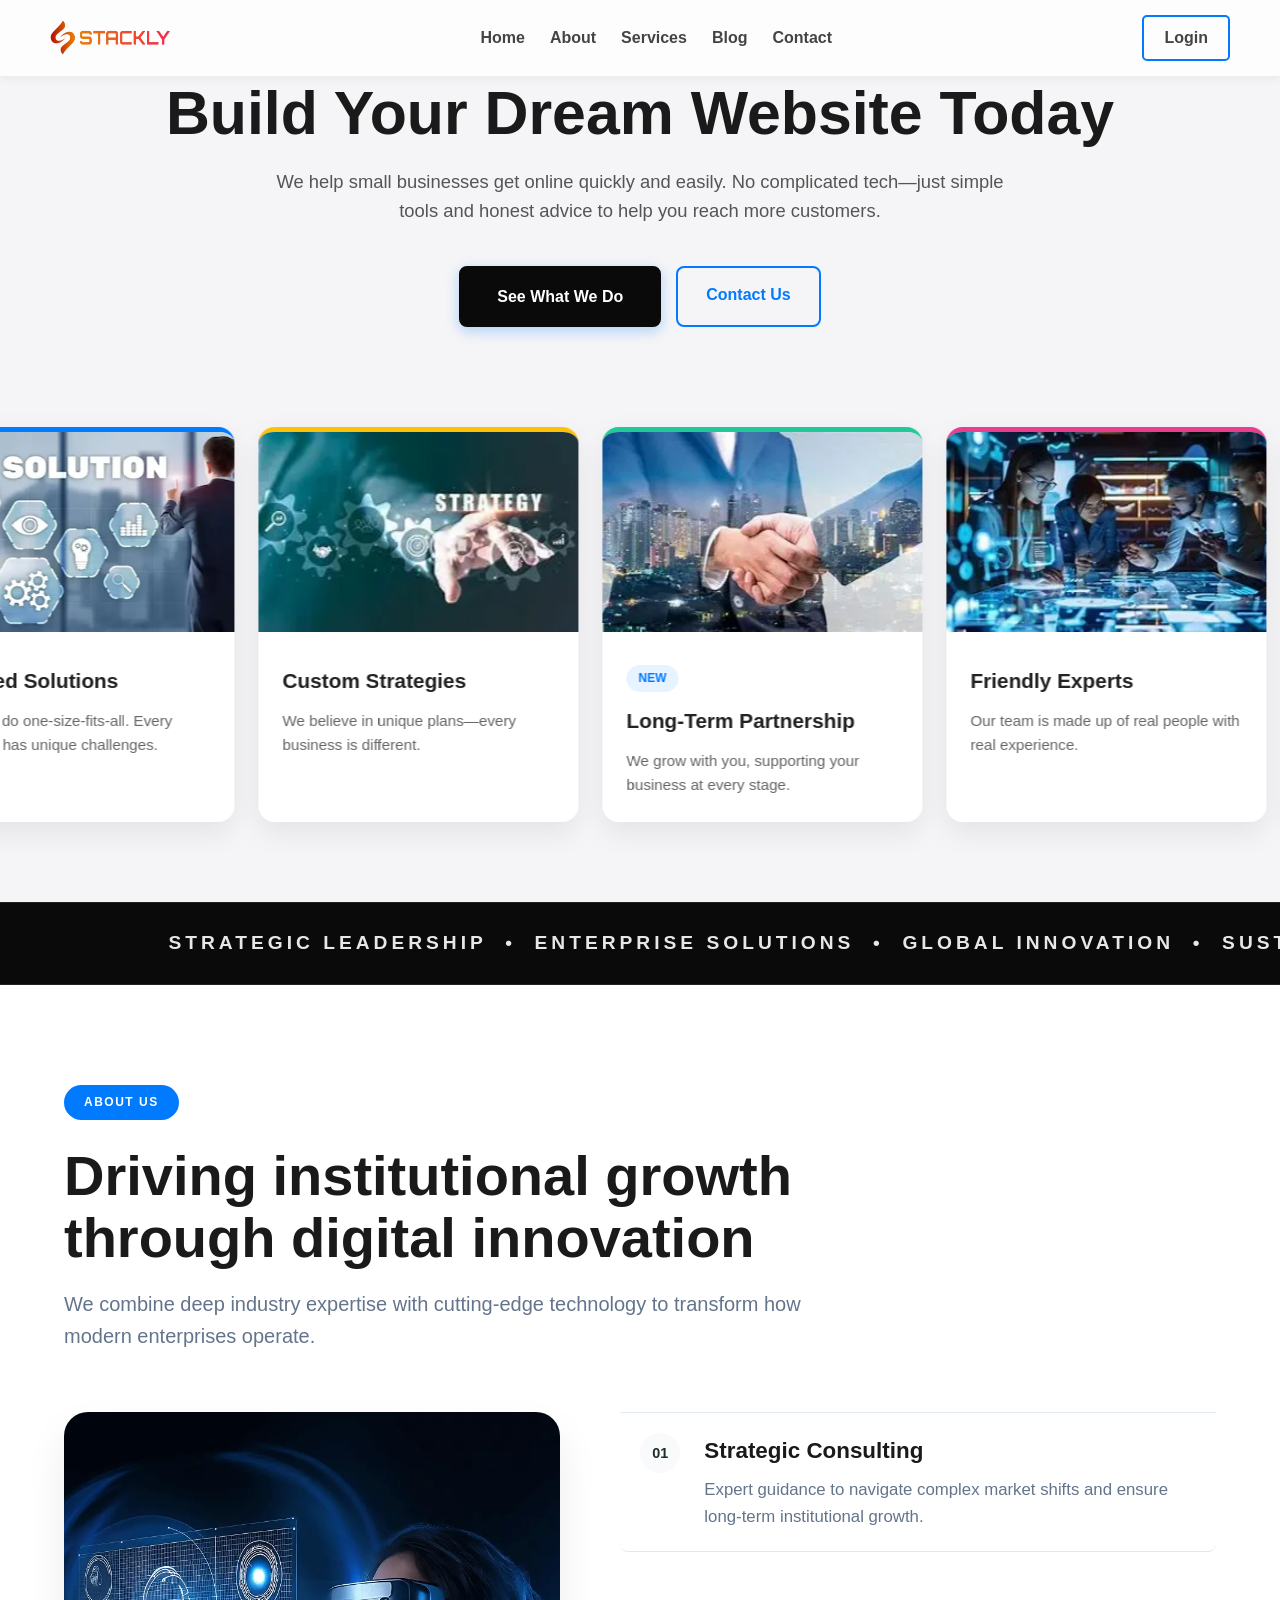
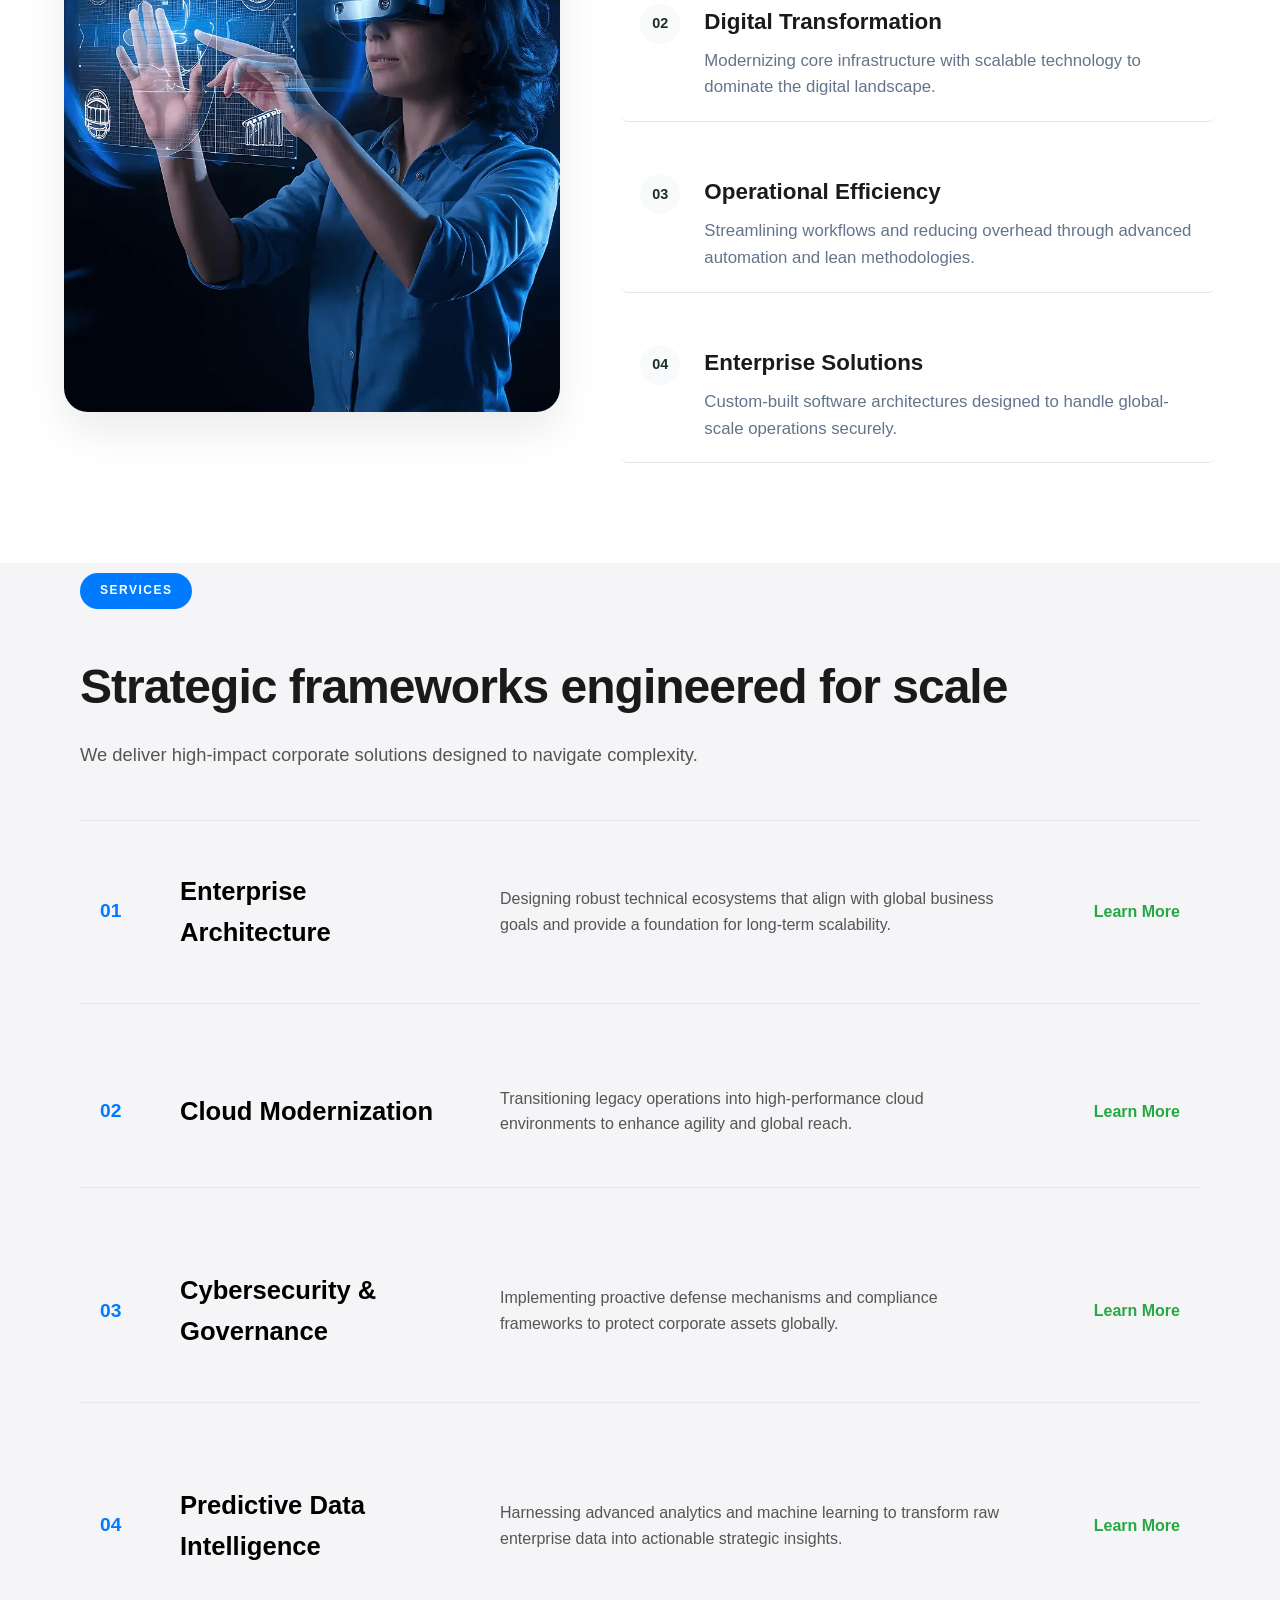
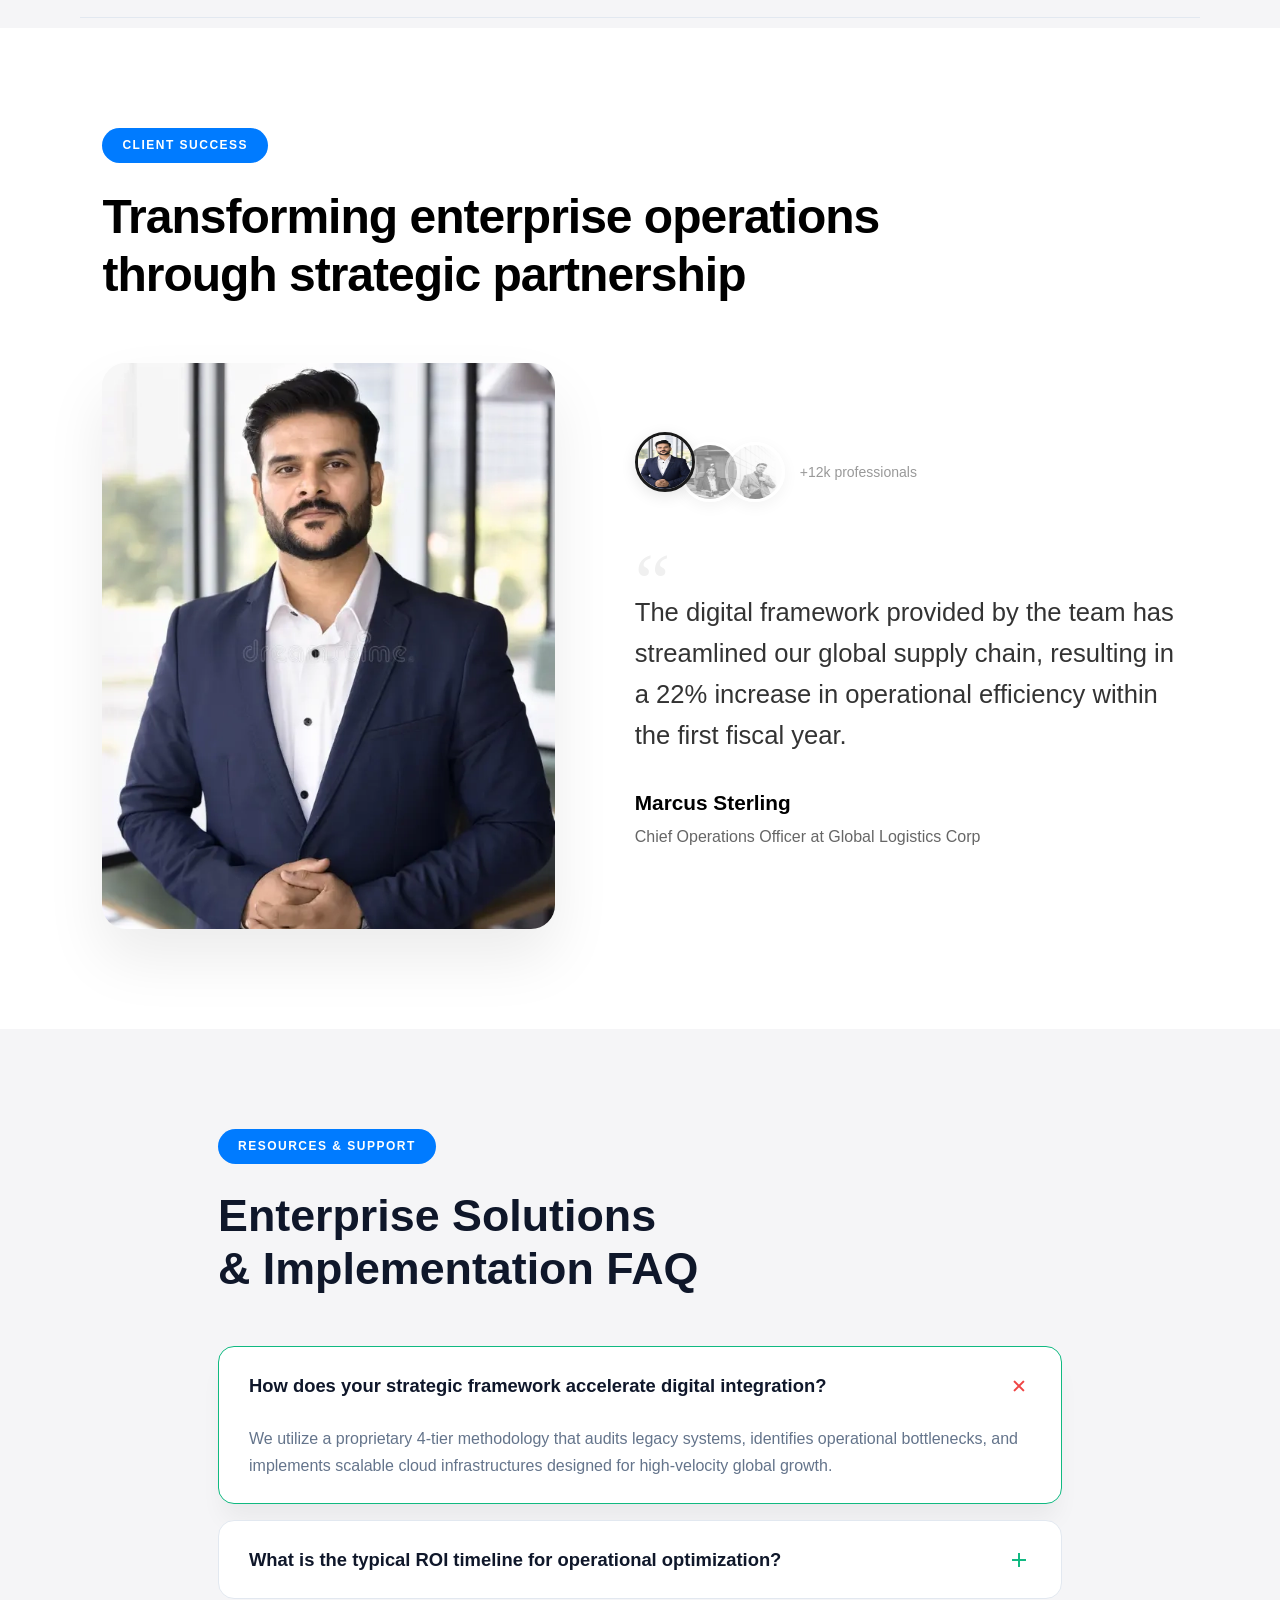
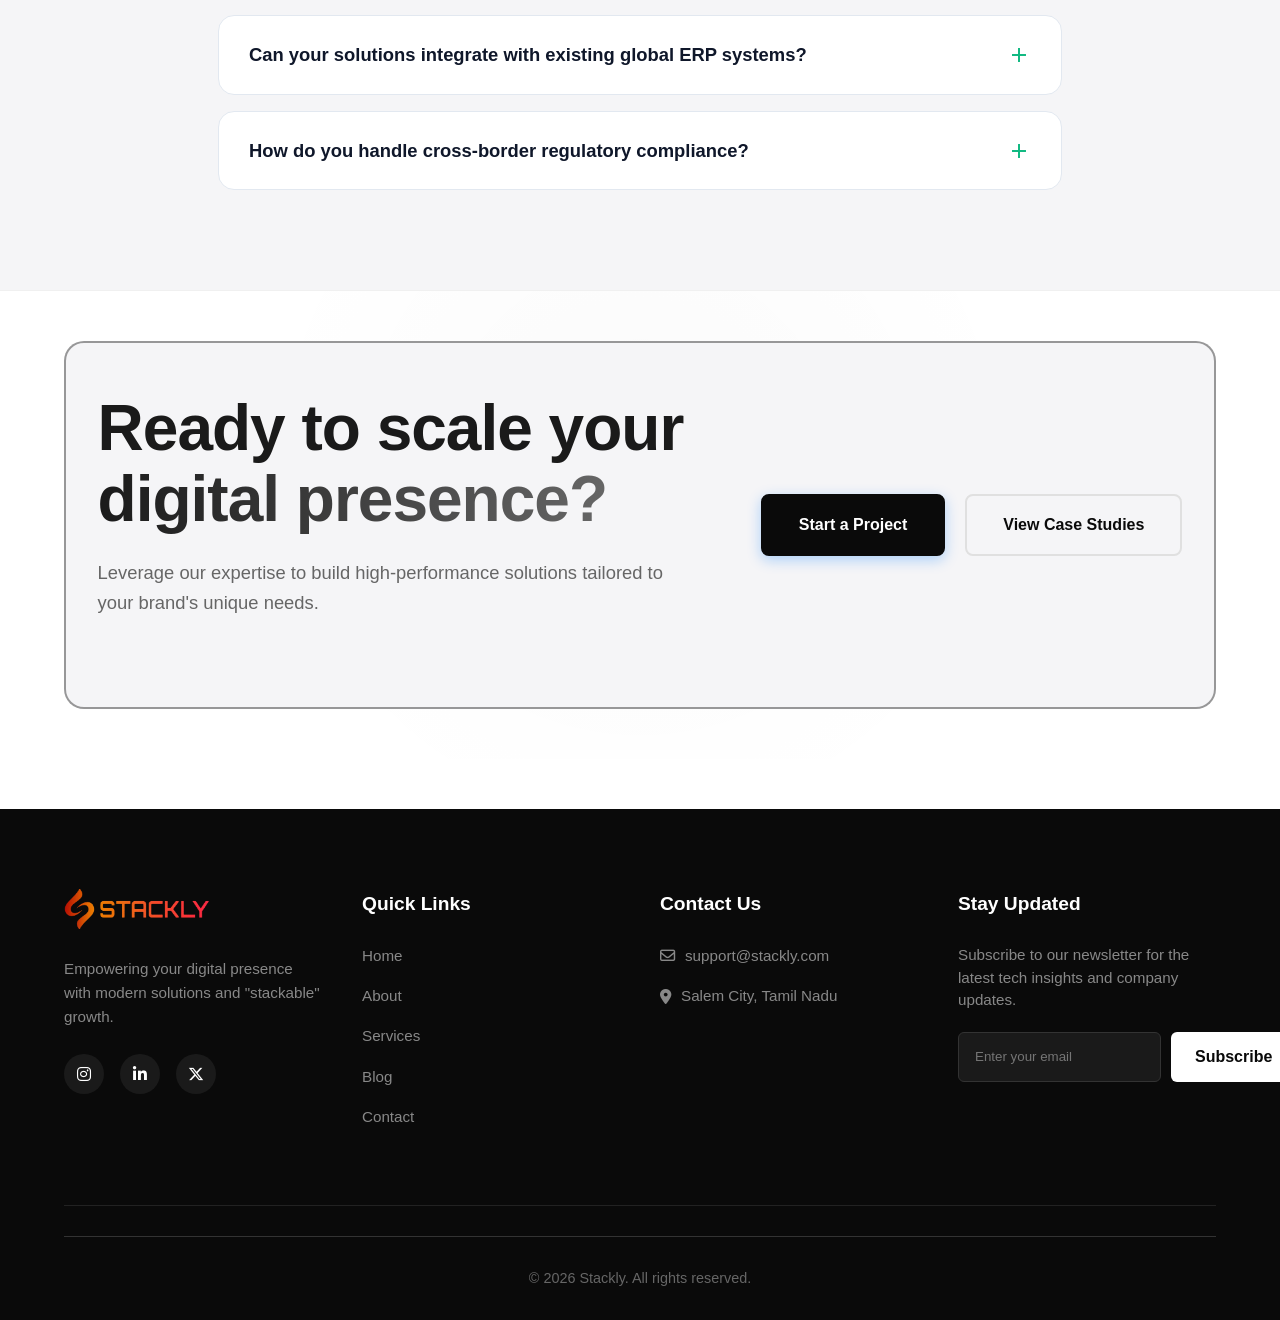
==== index.html @ fecb0e33 "Create a Home page" ====
<!doctype html>
<html lang="en">

<head>
  <meta charset="UTF-8" />
  <meta name="viewport" content="width=device-width, initial-scale=1.0" />
  <title>Stackly - Corporate</title>
  <link rel="stylesheet" href="style.css" />
  <link rel="stylesheet" href="comman.css" />
  <link rel="stylesheet" href="https://cdnjs.cloudflare.com/ajax/libs/font-awesome/6.5.1/css/all.min.css" />
  <link href="https://fonts.googleapis.com/icon?family=Material+Icons" rel="stylesheet" />
</head>

<body>
  <header class="header">
    <div class="logo">
      <img src="./asset/stackly-logo (1).webp" alt="Stackly Logo" />
    </div>

    <div class="hamburger" id="hamburger">
      <span></span>
      <span></span>
      <span></span>
    </div>

    <nav class="nav-links" id="nav-links">
      <a href="index.html">Home</a>
      <a href="404page.html">About</a>
      <a href="404page.html">Services</a>
      <a href="404page.html">Blog</a>
      <a href="404page.html">Contact</a>
    </nav>
    <div class="nav-links" id="nav-links">
      <a href="404page.html" class="login-btn btn-outline">Login</a>
    </div>
  </header>

  <main>
    <section class="hero">
      <div class="hero-container">
        <div class="hero-body">
          <h1 class="hero-title">Build Your Dream Website Today</h1>
          <p class="hero-text">
            We help small businesses get online quickly and easily. No
            complicated tech—just simple tools and honest advice to help you
            reach more customers.
          </p>
          <div class="hero-actions">
            <a href="./404page.html" class="btn-primary">See What We Do</a>
            <a href="./404page.html" class="btn-outline">Contact Us</a>
          </div>
        </div>
      </div>

      <div class="carousel-wrapper">
        <div class="carousel-track">
          <div class="card card-blue">
            <img src="./asset/Hero1.webp" alt="Meeting" class="card-img" />
            <div class="card-content">
              <h3>Tailored Solutions</h3>
              <p class="card-text">
                We don't do one-size-fits-all. Every business has unique
                challenges.
              </p>
            </div>
          </div>
          <div class="card card-yellow">
            <img src="./asset/Hero2.webp" alt="Planning" class="card-img" />
            <div class="card-content">
              <h3>Custom Strategies</h3>
              <p class="card-text">
                We believe in unique plans—every business is different.
              </p>
            </div>
          </div>
          <div class="card card-teal">
            <img src="./asset/Hero3.webp" alt="Analytics" class="card-img" />
            <div class="card-content">
              <span class="tag">New</span>
              <h3>Long-Term Partnership</h3>
              <p class="card-text">
                We grow with you, supporting your business at every stage.
              </p>
            </div>
          </div>
          <div class="card card-pink">
            <img src="./asset/Hero4.webp" alt="Teamwork" class="card-img" />
            <div class="card-content">
              <h3>Friendly Experts</h3>
              <p class="card-text">
                Our team is made up of real people with real experience.
              </p>
            </div>
          </div>
          <div class="card card-blue">
            <img src="./asset/Hero1.webp" class="card-img" />
            <div class="card-content">
              <h3>Tailored Solutions</h3>
              <p>We don't do one-size-fits-all.</p>
            </div>
          </div>
          <div class="card card-yellow">
            <img src="./asset/Hero2.webp" class="card-img" />
            <div class="card-content">
              <h3>Custom Strategies</h3>
              <p>Every business is different.</p>
            </div>
          </div>
          <div class="card card-teal">
            <img src="./asset/Hero3.webp" class="card-img" />
            <div class="card-content">
              <h3>Long-Term Partnership</h3>
              <p>We grow with you.</p>
            </div>
          </div>
          <div class="card card-pink">
            <img src="./asset/Hero4.webp" class="card-img" />
            <div class="card-content">
              <h3>Friendly Experts</h3>
              <p>Real people, real experience.</p>
            </div>
          </div>
        </div>
      </div>
    </section>
    <section class="marquee-section">
      <div class="marquee-content">
        <span class="marquee-text">STRATEGIC LEADERSHIP &nbsp;•&nbsp; ENTERPRISE SOLUTIONS
          &nbsp;•&nbsp; GLOBAL INNOVATION &nbsp;•&nbsp; SUSTAINABLE GROWTH
          &nbsp;•&nbsp;
        </span>
        <span class="marquee-text">STRATEGIC LEADERSHIP &nbsp;•&nbsp; ENTERPRISE SOLUTIONS
          &nbsp;•&nbsp; GLOBAL INNOVATION &nbsp;•&nbsp; SUSTAINABLE GROWTH
          &nbsp;•&nbsp;
        </span>
        <span class="marquee-text">STRATEGIC LEADERSHIP &nbsp;•&nbsp; ENTERPRISE SOLUTIONS
          &nbsp;•&nbsp; GLOBAL INNOVATION &nbsp;•&nbsp; SUSTAINABLE GROWTH
          &nbsp;•&nbsp;
        </span>
        <span class="marquee-text">STRATEGIC LEADERSHIP &nbsp;•&nbsp; ENTERPRISE SOLUTIONS
          &nbsp;•&nbsp; GLOBAL INNOVATION &nbsp;•&nbsp; SUSTAINABLE GROWTH
          &nbsp;•&nbsp;
        </span>
        <span class="marquee-text">STRATEGIC LEADERSHIP &nbsp;•&nbsp; ENTERPRISE SOLUTIONS
          &nbsp;•&nbsp; GLOBAL INNOVATION &nbsp;•&nbsp; SUSTAINABLE GROWTH
          &nbsp;•&nbsp;
        </span>
        <span class="marquee-text">STRATEGIC LEADERSHIP &nbsp;•&nbsp; ENTERPRISE SOLUTIONS
          &nbsp;•&nbsp; GLOBAL INNOVATION &nbsp;•&nbsp; SUSTAINABLE GROWTH
          &nbsp;•&nbsp;
        </span>
        <span class="marquee-text">STRATEGIC LEADERSHIP &nbsp;•&nbsp; ENTERPRISE SOLUTIONS
          &nbsp;•&nbsp; GLOBAL INNOVATION &nbsp;•&nbsp; SUSTAINABLE GROWTH
          &nbsp;•&nbsp;
        </span>
        <span class="marquee-text">STRATEGIC LEADERSHIP &nbsp;•&nbsp; ENTERPRISE SOLUTIONS
          &nbsp;•&nbsp; GLOBAL INNOVATION &nbsp;•&nbsp; SUSTAINABLE GROWTH
          &nbsp;•&nbsp;
        </span>
      </div>
    </section>
    <section class="about-static">
      <div class="about-container">
        <div class="about-header">
          <span class="head-chips">About Us</span>
          <h1>Driving institutional growth through digital innovation</h1>
          <p class="lead-text">
            We combine deep industry expertise with cutting-edge technology to
            transform how modern enterprises operate.
          </p>
        </div>

        <div class="about-grid">
          <div class="about-image-feature">
            <img src="./asset/Aboutpage.webp" alt="Corporate Strategy" />
          </div>
          <div class="services-list">
            <div class="service-item">
              <div class="service-icon">01</div>
              <div class="service-text">
                <h3>Strategic Consulting</h3>
                <p>
                  Expert guidance to navigate complex market shifts and ensure
                  long-term institutional growth.
                </p>
              </div>
            </div>

            <div class="service-item">
              <div class="service-icon">02</div>
              <div class="service-text">
                <h3>Digital Transformation</h3>
                <p>
                  Modernizing core infrastructure with scalable technology to
                  dominate the digital landscape.
                </p>
              </div>
            </div>

            <div class="service-item">
              <div class="service-icon">03</div>
              <div class="service-text">
                <h3>Operational Efficiency</h3>
                <p>
                  Streamlining workflows and reducing overhead through
                  advanced automation and lean methodologies.
                </p>
              </div>
            </div>

            <div class="service-item">
              <div class="service-icon">04</div>
              <div class="service-text">
                <h3>Enterprise Solutions</h3>
                <p>
                  Custom-built software architectures designed to handle
                  global-scale operations securely.
                </p>
              </div>
            </div>
          </div>
        </div>
      </div>
    </section>
    <section class="services">
      <div class="services-inner">
        <div class="head-chips chips-overlay">Services</div>
        <div class="services-head">
          <h1>Strategic frameworks engineered for scale</h1>
          <p>
            We deliver high-impact corporate solutions designed to navigate
            complexity.
          </p>
        </div>
        <div class="services-list">
          <a href="404page.html" class="service-row">
            <div class="row-num">01</div>
            <div class="row-title">Enterprise Architecture</div>
            <div class="row-desc">
              Designing robust technical ecosystems that align with global
              business goals and provide a foundation for long-term
              scalability.
            </div>
            <div class="row-cta">Learn More</div>
          </a>
          <a href="404page.html" class="service-row">
            <div class="row-num">02</div>
            <div class="row-title">Cloud Modernization</div>
            <div class="row-desc">
              Transitioning legacy operations into high-performance cloud
              environments to enhance agility and global reach.
            </div>
            <div class="row-cta">Learn More</div>
          </a>
          <a href="404page.html" class="service-row">
            <div class="row-num">03</div>
            <div class="row-title">Cybersecurity & Governance</div>
            <div class="row-desc">
              Implementing proactive defense mechanisms and compliance
              frameworks to protect corporate assets globally.
            </div>
            <div class="row-cta">Learn More</div>
          </a>
          <a href="404page.html" class="service-row">
            <div class="row-num">04</div>
            <div class="row-title">Predictive Data Intelligence</div>
            <div class="row-desc">
              Harnessing advanced analytics and machine learning to transform
              raw enterprise data into actionable strategic insights.
            </div>
            <div class="row-cta">Learn More</div>
          </a>
        </div>
      </div>
    </section>
    <section class="testimonial-light">
      <div class="head-chips">Client Success</div>
      <div class="testimonial-head">
        <h1>
          Transforming enterprise operations <br />
          through strategic partnership
        </h1>
      </div>

      <div class="testimonial-container">
        <div class="testimonial-image-col">
          <div class="image-frame">
            <img src="./asset/client66.webp" alt="Executive" id="main-img" />
            <div class="frame-border"></div>
          </div>
        </div>
        <div class="testimonial-content">
          <div class="testimonial-avatars">
            <img src="./asset/client66.webp" class="avatar active" data-name="Marcus Sterling"
              data-role="Chief Operations Officer at Global Logistics"
              data-quote="The digital framework provided by the team has streamlined our global supply chain, resulting in a 22% increase in efficiency." />

            <img src="./asset/client11.webp" class="avatar" data-name="Sarah Jenkins"
              data-role="Head of Product at TechFlow"
              data-quote="The UI/UX transformation they delivered has completely changed how our users interact with our platform daily." />

            <img src="./asset/clienyt55.webp" class="avatar" data-name="David Chen"
              data-role="VP of Engineering at CloudScale"
              data-quote="Partnering with this team allowed us to scale our infrastructure faster than we ever thought possible." />

            <div class="avatar-count">+12k professionals</div>
          </div>

          <div class="testimonial-text-col">
            <div class="quote-icon">“</div>
            <blockquote id="testimonial-quote">
              The digital framework provided by the team has streamlined our
              global supply chain, resulting in a 22% increase in operational
              efficiency within the first fiscal year.
            </blockquote>
            <div class="testimonial-author">
              <h4 id="author-name">Marcus Sterling</h4>
              <p id="author-role">
                Chief Operations Officer at Global Logistics Corp
              </p>
            </div>
          </div>
        </div>
      </div>
    </section>
    <div class="faq-sec">
      <section class="faq">
        <div class="head-chips">Resources & Support</div>
        <div class="faq-head">
          <h1>
            Enterprise Solutions <br />
            & Implementation FAQ
          </h1>
        </div>

        <div class="faq-container">
          <div class="faq-content active">
            <div class="faq-header">
              <div class="faq-q">
                How does your strategic framework accelerate digital
                integration?
              </div>
              <div class="faq-symbol">
                <span class="material-icons">add</span>
              </div>
            </div>
            <div class="faq-ans">
              <p>
                We utilize a proprietary 4-tier methodology that audits legacy
                systems, identifies operational bottlenecks, and implements
                scalable cloud infrastructures designed for high-velocity
                global growth.
              </p>
            </div>
          </div>
          <div class="faq-content">
            <div class="faq-header">
              <div class="faq-q">
                What is the typical ROI timeline for operational optimization?
              </div>
              <div class="faq-symbol">
                <span class="material-icons">add</span>
              </div>
            </div>
            <div class="faq-ans">
              <p>
                While results vary by enterprise scale, most clients observe a
                measurable decrease in overhead costs—averaging 15-22%—within
                the first two fiscal quarters following full implementation.
              </p>
            </div>
          </div>
          <div class="faq-content">
            <div class="faq-header">
              <div class="faq-q">
                Can your solutions integrate with existing global ERP systems?
              </div>
              <div class="faq-symbol">
                <span class="material-icons">add</span>
              </div>
            </div>
            <div class="faq-ans">
              <p>
                Absolutely. Our technology suite is built with an "API-first"
                philosophy, ensuring seamless synchronization with major
                platforms including SAP, Oracle, and Microsoft Dynamics 365.
              </p>
            </div>
          </div>
          <div class="faq-content">
            <div class="faq-header">
              <div class="faq-q">
                How do you handle cross-border regulatory compliance?
              </div>
              <div class="faq-symbol">
                <span class="material-icons">add</span>
              </div>
            </div>
            <div class="faq-ans">
              <p>
                Our legal and technical teams ensure all digital
                transformations adhere to international standards, including
                GDPR, CCPA, and industry-specific certifications like ISO
                27001 and SOC2 Type II.
              </p>
            </div>
          </div>
        </div>
      </section>
    </div>
    <section class="cta-section">
      <div class="cta-glow"></div>

      <div class="cta-container">
        <div>
          <h2 class="cta-title">
            Ready to scale your <br>
            <span class="text-gradient">digital presence?</span>
          </h2>
          <p class="cta-subtitle">
            Leverage our expertise to build high-performance solutions tailored to your brand's unique needs.
          </p>
        </div>
        <div class="cta-actions">
          <a href="404page.html" class="btn-primary">Start a Project</a>
          <a href="404page.html" class="btn-secondary">View Case Studies</a>
        </div>
      </div>
    </section>
    <footer class="footer">
      <div class="footer-container">
        <div class="footer-section brand-col">
          <img src="./asset/stackly-logo (1).webp" alt="Stackly Logo" class="footer-logo" />
          <p class="footer-desc">
            Empowering your digital presence with modern solutions and "stackable" growth.
          </p>
          <div class="social-links">
            <a href="404page.html"><i class="fa-brands fa-instagram"></i></a>
            <a href="404page.html"><i class="fa-brands fa-linkedin-in"></i></a>
            <a href="404page.html"><i class="fa-brands fa-x-twitter"></i></a>
          </div>
        </div>
        <div class="footer-section">
          <h3>Quick Links</h3>
          <ul>
            <li><a href="index.html">Home</a></li>
            <li><a href="404page.html">About</a></li>
            <li><a href="404page.html">Services</a></li>
            <li><a href="404page.html">Blog</a></li>
            <li><a href="404page.html">Contact</a></li>
          </ul>
        </div>
        <div class="footer-section">
          <h3>Contact Us</h3>
          <ul class="contact-info">
            <li><i class="fa-regular fa-envelope"></i> support@stackly.com</li>
            <li><i class="fa-solid fa-location-dot"></i> Salem City, Tamil Nadu</li>
          </ul>
        </div>
        <div class="footer-section newsletter-col">
          <h3>Stay Updated</h3>
          <p>Subscribe to our newsletter for the latest tech insights and company updates.</p>
          <form class="newsletter-form" action="#" method="POST">
            <input type="email" placeholder="Enter your email" required>
            <a href="404page.html">Subscribe</a>
          </form>
        </div>

      </div>

      <div class="footer-bottom">
        <p>&copy; 2026 Stackly. All rights reserved.</p>
      </div>
    </footer>
    <script src="script.js"></script>
</body>

</html>
---- style.css ----
:root {
  --bg: #f5f5f7;
  --bg-sec: #ffffff;
}

* {
  margin: 0;
  padding: 0;
  box-sizing: border-box;
  font-family: "Segoe UI", Roboto, Helvetica, Arial, sans-serif;
}

body {
  overflow-x: hidden;
  line-height: 1.6;
}

.hero {
  width: 100%;
  padding: 80px 0 40px;
  text-align: center;
  background-color: var(--bg);
}

.hero-container {
  max-width: 1100px;
  margin: 0 auto;
  padding: 0 20px;
}

.hero-title {
  font-size: clamp(2.2rem, 6vw, 3.8rem);
  color: #1a1a1a;
  margin-bottom: 20px;
  line-height: 1.1;
  font-weight: 800;
}

.hero-text {
  font-size: 1.15rem;
  color: #555;
  max-width: 750px;
  margin: 0 auto 40px;
}

.hero-actions {
  display: flex;
  justify-content: center;
  gap: 15px;
  margin-bottom: 60px;
}

.btn-primary,
.btn-outline {
  padding: 14px 28px;
  border-radius: 8px;
  text-decoration: none;
  font-weight: 600;
  transition: all 0.3s ease;
}

.btn-primary {
  background: #007bff;
  color: white;
  box-shadow: 0 4px 14px rgba(0, 123, 255, 0.3);
}

.btn-primary:hover {
  background: #0056b3;
  transform: translateY(-2px);
}

.btn-outline {
  border: 2px solid #007bff;
  color: #007bff;
}

.btn-outline:hover {
  background: #f0f7ff;
  transform: translateX(5px);
}

.carousel-wrapper {
  width: 100%;
  overflow: hidden;
  padding: 40px 0;
}

.carousel-track {
  display: flex;
  gap: 24px;
  width: max-content;
  will-change: transform;
}

.card {
  width: 320px;
  background: #fff;
  border-radius: 16px;
  box-shadow: 0 10px 30px rgba(0, 0, 0, 0.08);
  flex-shrink: 0;
  overflow: hidden;
  transition:
    transform 0.3s ease,
    box-shadow 0.3s ease;
  text-align: left;
}

.card:hover {
  transform: translateY(-12px);
  box-shadow: 0 20px 40px rgba(0, 0, 0, 0.12);
}

.card-img {
  width: 100%;
  height: 200px;
  object-fit: cover;
}

.card-content {
  padding: 24px;
}

.card-content h3 {
  font-size: 1.3rem;
  margin-bottom: 12px;
  color: #222;
}

.card-text {
  font-size: 0.95rem;
  color: #666;
}

.tag {
  display: inline-block;
  background: #e7f3ff;
  color: #007bff;
  padding: 4px 12px;
  border-radius: 20px;
  font-size: 0.75rem;
  font-weight: 700;
  margin-bottom: 12px;
  text-transform: uppercase;
}

.card-blue {
  border-top: 5px solid #007bff;
}
.card-yellow {
  border-top: 5px solid #ffc107;
}
.card-teal {
  border-top: 5px solid #20c997;
}
.card-pink {
  border-top: 5px solid #e83e8c;
}
.marquee-content {
  display: inline-flex;
  width: max-content;
  animation: scroll-right 40s linear infinite;
}

@keyframes scroll-right {
  0% {
    transform: translateX(-50%);
  }
  100% {
    transform: translateX(0);
  }
}
.marquee-section {
  width: 100%;
  overflow: hidden;
  background: #0a0a0a;
  padding: 25px 0;
  border-top: 1px solid #222;
  border-bottom: 1px solid #222;
  display: flex;
}

.marquee-text {
  font-size: 1.2rem;
  font-weight: 700;
  color: #ffffff;
  padding: 0 40px;
  text-transform: uppercase;
  letter-spacing: 4px;
  opacity: 0.9;
  white-space: nowrap;
}
:root {
  --primary-dark: #1b3022;
  --text-main: #1a1a1a;
  --text-muted: #64748b;
  --border-light: #e2e8f0;
  --bg-accent: #f8fafc;
}

.about-static {
  padding: 100px 5%;
  background: var(--bg-sec);
  font-family: "Inter", system-ui, sans-serif;
}

.about-container {
  max-width: 1200px;
  margin: 0 auto;
}

.about-header {
  max-width: 800px;
  margin-bottom: 60px;
}

.about-header h1 {
  font-size: clamp(2.5rem, 5vw, 3.5rem);
  line-height: 1.1;
  color: var(--text-main);
  font-weight: 800;
  margin-bottom: 20px;
}

.lead-text {
  font-size: 1.25rem;
  color: var(--text-muted);
  line-height: 1.6;
}

.about-grid {
  display: grid;
  grid-template-columns: 1fr 1.2fr;
  gap: 60px;
  align-items: start;
}

.about-image-feature img {
  width: 100%;
  height: 600px;
  object-fit: cover;
  border-radius: 24px;
  box-shadow: 0 20px 40px rgba(0, 0, 0, 0.08);
}

.services-list {
  display: grid;
  gap: 32px;
}

.service-item {
  display: flex;
  gap: 24px;
  padding: 20px;
  border-bottom: 1px solid var(--border-light);
  transition: all 0.3s ease;
  border-radius: 8px;
}

.service-item:hover {
  background-color: #000000;
  border-bottom-color: transparent;
}

.service-item:hover h3,
.service-item:hover p {
  color: #ffffff;
}

.service-item:hover .service-icon {
  background-color: #333333;
  color: #ffffff;
}

.service-icon {
  font-size: 0.9rem;
  font-weight: 800;
  color: var(--primary-dark);
  background: var(--bg-accent);
  width: 40px;
  height: 40px;
  display: flex;
  align-items: center;
  justify-content: center;
  border-radius: 50%;
  flex-shrink: 0;
}

.service-text h3 {
  font-size: 1.4rem;
  font-weight: 700;
  color: var(--text-main);
  margin-bottom: 8px;
}

.service-text p {
  font-size: 1.05rem;
  color: var(--text-muted);
  line-height: 1.6;
}

@media (max-width: 992px) {
  .about-grid {
    grid-template-columns: 1fr;
  }

  .about-image-feature img {
    height: 400px;
  }

  .about-header {
    text-align: center;
    margin-left: auto;
    margin-right: auto;
  }
}

.services {
  width: 100%;
  padding: 10px 0;
  background-color: var(--bg);
}

.services-inner {
  max-width: 1200px;
  margin: 0 auto;
  padding: 0 40px;
}

.services-head {
  text-align: left;
  margin-bottom: 50px;
}

.services-head h1 {
  font-size: 3rem;
  font-weight: 800;
  color: #1a1a1a;
  margin: 15px 0;
  letter-spacing: -1px;
}

.services-head p {
  color: #555;
  font-size: 1.15rem;
  max-width: 700px;
}

.services-list {
  display: flex;
  flex-direction: column;
  width: 100%;
  border-top: 1px solid #e2e8f0;
}

.service-row {
  display: flex;
  align-items: center;
  padding: 50px 20px;
  text-decoration: none;
  color: inherit;
  border-bottom: 1px solid #e2e8f0;
  transition: all 0.4s cubic-bezier(0.25, 0.8, 0.25, 1);
}

.service-row:hover {
  background-color: #0d1b2a;
  color: #ffffff;
  border-radius: 15px;
  padding-left: 40px;
  padding-right: 40px;
  transform: scale(1.01);
  border-bottom-color: transparent;
}

.row-num {
  flex: 0 0 80px;
  font-weight: 800;
  font-size: 1.2rem;
  color: #007bff;
}

.row-title {
  flex: 0 0 280px;
  font-size: 1.6rem;
  font-weight: 700;
}

.row-desc {
  flex: 1;
  font-size: 1rem;
  color: #555;
  line-height: 1.6;
  padding: 0 40px;
}

.service-row:hover .row-desc {
  color: #cbd5e0;
}

.row-cta {
  flex: 0 0 120px;
  text-align: right;
  font-weight: 700;
  color: #28a745;
  white-space: nowrap;
}

.service-row:hover .row-cta {
  color: #ffffff;
}

@media (max-width: 992px) {
  .service-row {
    flex-direction: column;
    text-align: center;
    padding: 40px 20px;
  }
  .row-num,
  .row-title,
  .row-desc,
  .row-cta {
    flex: none;
    width: 100%;
    padding: 10px 0;
    text-align: center;
  }
}
.testimonial-light {
  padding: 100px 8%;
}

.head-chips {
  display: inline-block;
  padding: 8px 20px;
  background: #007bff;
  border-radius: 50px;
  font-size: 12px;
  font-weight: 700;
  text-transform: uppercase;
  letter-spacing: 1.5px;
  color: #ffffff;
  margin-bottom: 25px;
}

.testimonial-head h1 {
  font-size: clamp(2rem, 5vw, 3rem);
  font-weight: 800;
  line-height: 1.2;
  margin-bottom: 60px;
  letter-spacing: -1px;
}

.testimonial-container {
  display: grid;
  grid-template-columns: 1fr 1.2fr;
  gap: 80px;
  align-items: center;
}

.image-frame {
  position: relative;
  width: 100%;
  aspect-ratio: 4/5;
  border-radius: 24px;
  overflow: hidden;
  background: #f8f8f8;
  box-shadow: 0 30px 60px rgba(0, 0, 0, 0.08);
}

.image-frame img {
  width: 100%;
  height: 100%;
  object-fit: cover;
  transition:
    opacity 0.4s ease,
    transform 0.8s ease;
}

.frame-border {
  position: absolute;
  top: 25px;
  left: 25px;
  right: -25px;
  bottom: -25px;
  border: 2px solid #f0f0f0;
  border-radius: 24px;
  z-index: -1;
}

.testimonial-avatars {
  display: flex;
  align-items: center;
  margin-bottom: 40px;
}

.avatar {
  width: 60px;
  height: 60px;
  border-radius: 50%;
  border: 3px solid #fff;
  margin-right: -15px;
  cursor: pointer;
  transition: all 0.3s cubic-bezier(0.4, 0, 0.2, 1);
  filter: grayscale(100%);
  opacity: 0.5;
  box-shadow: 0 4px 15px rgba(0, 0, 0, 0.1);
}

.avatar.active,
.avatar:hover {
  filter: grayscale(0%);
  opacity: 1;
  transform: translateY(-10px);
  z-index: 10;
  border-color: #1a1a1a;
}

.avatar-count {
  margin-left: 30px;
  font-size: 14px;
  color: #999;
}

.quote-icon {
  font-size: 80px;
  color: #f0f0f0;
  line-height: 1;
  margin-bottom: -30px;
  font-family: serif;
}

#testimonial-quote {
  font-size: 1.6rem;
  line-height: 1.6;
  color: #333;
  font-weight: 500;
  margin-bottom: 30px;
  transition: opacity 0.3s ease;
}

.testimonial-author h4 {
  font-size: 1.3rem;
  font-weight: 700;
}

.testimonial-author p {
  color: #666;
  margin-top: 5px;
}
@media (max-width:478px) {
  .image-frame img{
    height: 350px;
  }
}
@media (max-width: 992px) {
  .testimonial-container {
    grid-template-columns: 1fr;
    gap: 60px;
  }
}
:root {
  --primary: #10b981;
  --dark: #0f172a;
  --gray: #64748b;
  --border: #e2e8f0;
}
.faq-sec {
  background-color: var(--bg);
}
.faq {
  padding: 100px 10%;
  max-width: 1100px;
  margin: 0 auto;
  font-family: "Inter", sans-serif;
}

.faq-head h1 {
  font-size: 2.8rem;
  color: var(--dark);
  margin-bottom: 50px;
  font-weight: 800;
  line-height: 1.2;
}

.faq-container {
  display: flex;
  flex-direction: column;
  gap: 16px;
}

.faq-content {
  border: 1px solid var(--border);
  border-radius: 16px;
  background: #fff;
  transition: all 0.4s cubic-bezier(0.4, 0, 0.2, 1);
}

.faq-header {
  padding: 24px 30px;
  display: flex;
  justify-content: space-between;
  align-items: center;
  cursor: pointer;
}

.faq-q {
  font-size: 1.15rem;
  font-weight: 700;
  color: var(--dark);
}

.faq-symbol {
  color: var(--primary);
  transition: transform 0.4s ease;
  display: flex;
  align-items: center;
}

.faq-ans {
  max-height: 0;
  overflow: hidden;
  opacity: 0;
  padding: 0 30px;
  transition: all 0.4s cubic-bezier(0.4, 0, 0.2, 1);
}

.faq-ans p {
  color: var(--gray);
  line-height: 1.7;
  margin-bottom: 24px;
}

.faq-content.active {
  border-color: var(--primary);
  box-shadow: 0 20px 25px -5px rgba(0, 0, 0, 0.05);
}

.faq-content.active .faq-ans {
  max-height: 300px;
  opacity: 1;
}

.faq-content.active .faq-symbol {
  transform: rotate(45deg);
  color: #ef4444;
}

@media (max-width: 768px) {
  .faq {
    padding: 60px 5%;
  }
  .faq-head h1 {
    font-size: 2rem;
  }
  .faq-q {
    font-size: 1rem;
  }
}

@media (max-width: 480px) {
  .testimonial-head h1 {
    font-size: 1.7rem;
  }

  .image-frame {
    height: 280px;
  }
}

@media (max-width: 600px) {
  .cta-actions {
    flex-direction: column;
  }
  .btn-primary,
  .btn-secondary {
    width: 100%;
  }
}

@media (max-width: 768px) {
  .hero-actions {
    flex-direction: column;
    padding: 0 40px;
  }
  .card {
    width: 250px;
  }
}

@media (max-width: 768px) {
  .hamburger {
    color: black;
    display: block;
  }
  .nav-links {
    display: none;
    flex-direction: column;
    align-items: center;
    justify-content: center;
    position: absolute;
    top: 100%;
    left: 0;
    width: 100%;
    background: white;
    padding: 20px;
  }
  .nav-links.active {
    display: flex;
  }
}

@media screen and (max-width: 768px) {
  .hero {
    padding: 40px 0px;
    text-align: center;
    padding-top: 80px;
  }

  .hero-container {
    width: 100%;
    display: flex;
    flex-direction: column;
    align-items: center;
  }

  .hero-title {
    font-size: 2rem;
    line-height: 1.2;
    margin-bottom: 15px;
  }

  .hero-text {
    font-size: 1rem;
    margin-bottom: 25px;
    padding: 0 10px;
  }

  .hero-actions {
    display: flex;
    flex-direction: column;
    gap: 15px;
    width: 100%;
    max-width: 300px;
  }

  .btn-primary,
  .btn-outline {
    width: 100%;
    padding: 12px 0;
    text-align: center;
  }
}

.footer {
  background: #1a1a1a;
  color: white;
  padding: 40px 5%;
  margin-top: 50px;
}
.footer-container {
  display: flex;
  justify-content: space-between;
  flex-wrap: wrap;
  gap: 20px;
}
.footer-section {
  flex: 1;
  min-width: 200px;
}
.footer-logo {
  height: 40px;
  margin-bottom: 15px;
}
.footer-bottom {
  text-align: center;
  margin-top: 30px;
  border-top: 1px solid #333;
  padding-top: 15px;
}
---- comman.css ----
:root {
  --footer: #f5f5f7;
}
* {
  margin: 0;
  padding: 0;
  box-sizing: border-box;
}
body {
  font-family: Arial, sans-serif;
  display: flex;
  flex-direction: column;
  min-height: 100vh;
}
.header {
  display: flex;
  justify-content: space-between;
  align-items: center;
  background-color: var(--bg);
  background: rgba(255, 255, 255, 0.8);
  backdrop-filter: blur(10px);
  padding: 15px 50px;
  position: fixed;
  width: 100%;
  z-index: 1000;
  border-bottom: 1px solid #eeeeee;
  box-shadow: 0 2px 10px rgba(0, 0, 0, 0.05);
}
.logo img {
  width: 120px;
  display: block;
}
.nav-links {
  display: flex;
  align-items: center;
  gap: 25px;
}
.nav-links a {
  color: #444444;
  text-decoration: none;
  font-size: 16px;
  font-weight: bold;
  transition: all 0.4s ease;
}
.nav-links a:hover {
  background-color: #facc15;
  color: #1e3a8a;
  padding: 8px 20px;
  border-radius: 50px;
  font-weight: bold;
}
.login-btn {
  padding: 8px 20px;
  border-radius: 5px;
  font-weight: bold;
}
.login-btn:hover {
  background-color: transparent !important;
}
.hamburger {
  display: none;
  flex-direction: column;
  cursor: pointer;
  gap: 5px;
}
.hamburger span {
  width: 25px;
  height: 3px;
  background-color: rgba(0, 0, 0, 0.644);
  transition: 0.4s;
  border-radius: 2px;
  color: #0a0a0a;
}
.hamburger.open span:nth-child(1) {
  transform: translateY(8px) rotate(45deg);
}
.hamburger.open span:nth-child(2) {
  opacity: 0;
}
.hamburger.open span:nth-child(3) {
  transform: translateY(-8px) rotate(-45deg);
}
.pagecontent {
  flex: 1;
  display: flex;
  flex-direction: column;
  align-items: center;
  justify-content: center;
  gap: 20px;
  padding: 50px 20px;
  text-align: center;
}
.pagecontent a {
  padding: 12px 30px;
  background-color: #1e3a8a;
  border-radius: 50px;
  color: white;
  text-decoration: none;
  font-size: 1.1rem;
}

.cta-section {
  position: relative;
  padding: 50px 5%;
  background-color: #ffffff;
  color: #1a1a1a;
  text-align: center;
  overflow: hidden;
  border-top: 1px solid #f0f0f0;
}

.cta-container {
  position: relative;
  z-index: 2;
  display: flex;
  flex-direction: row;
  align-items: center;
  gap: 20px;
  justify-content: space-around;
  padding: 50px 10px;
  text-align: start;
  border: 2px solid rgba(0, 0, 0, 0.384);
  border-radius: 20px;
  background-color: var(--bg);
}

.cta-title {
  font-size: clamp(2.5rem, 5vw, 4rem);
  font-weight: 800;
  line-height: 1.1;
  margin-bottom: 24px;
  letter-spacing: -1px;
}

.text-gradient {
  background: linear-gradient(90deg, #1a1a1a, #666666);
  -webkit-background-clip: text;
  -webkit-text-fill-color: transparent;
}

.cta-subtitle {
  font-size: 1.15rem;
  color: #666666;
  margin-bottom: 40px;
  line-height: 1.6;
  max-width: 600px;
  margin-left: auto;
  margin-right: auto;
}

.cta-actions {
  display: flex;
  gap: 20px;
  justify-content: center;
}

.btn-primary,
.btn-secondary {
  padding: 16px 36px;
  border-radius: 8px;
  font-weight: 700;
  text-decoration: none;
  font-size: 1rem;
  transition: all 0.3s ease;
}

.btn-primary {
  background-color: #0a0a0a;
  color: #ffffff;
  border: 2px solid #0a0a0a;
}

.btn-primary:hover {
  background-color: #333333;
  border-color: #333333;
  transform: translateY(-3px);
  box-shadow: 0 10px 20px rgba(0, 0, 0, 0.1);
}

.btn-secondary {
  background-color: transparent;
  color: #0a0a0a;
  border: 2px solid #e0e0e0;
}

.btn-secondary:hover {
  border-color: #0a0a0a;
  background-color: #f8f8f8;
  transform: translateY(-3px);
}

.cta-glow {
  position: absolute;
  top: -50%;
  left: 50%;
  transform: translateX(-50%);
  width: 800px;
  height: 800px;
  background: radial-gradient(
    circle,
    rgba(0, 0, 0, 0.02) 0%,
    rgba(255, 255, 255, 0) 70%
  );
  z-index: 1;
  pointer-events: none;
}

.footer {
  background-color: #0a0a0a;
  color: #e0e0e0;
  padding: 80px 5% 30px;
  font-family: "Inter", sans-serif;
}

.footer-container {
  display: grid;
  grid-template-columns: repeat(auto-fit, minmax(240px, 1fr));
  gap: 40px;
  max-width: 1200px;
  margin: 0 auto;
  padding-bottom: 60px;
  border-bottom: 1px solid #222222;
}

.footer-logo {
  max-width: 150px;
  margin-bottom: 20px;
}

.footer-desc {
  color: #888888;
  line-height: 1.6;
  margin-bottom: 24px;
  font-size: 0.95rem;
}

.footer-section h3 {
  color: #ffffff;
  font-size: 1.2rem;
  margin-bottom: 24px;
  font-weight: 600;
}

.footer-section ul {
  list-style: none;
  padding: 0;
  margin: 0;
}

.footer-section ul li {
  margin-bottom: 16px;
}

.footer-section ul a,
.contact-info li {
  color: #888888;
  text-decoration: none;
  transition: color 0.3s ease;
  font-size: 0.95rem;
  display: flex;
  align-items: center;
  gap: 10px;
}

.footer-section ul a:hover {
  color: #ffffff;
}

.social-links {
  display: flex;
  gap: 16px;
}

.social-links a {
  display: flex;
  align-items: center;
  justify-content: center;
  width: 40px;
  height: 40px;
  background-color: #1a1a1a;
  color: #ffffff;
  border-radius: 50%;
  text-decoration: none;
  transition: all 0.3s ease;
}

.social-links a:hover {
  background-color: #ffffff;
  color: #0a0a0a;
  transform: translateY(-3px);
}

.newsletter-col p {
  color: #888888;
  font-size: 0.95rem;
  margin-bottom: 20px;
  line-height: 1.5;
}

.newsletter-form {
  display: flex;
  gap: 10px;
}

.newsletter-form input {
  flex: 1;
  padding: 12px 16px;
  background-color: #1a1a1a;
  border: 1px solid #333333;
  border-radius: 6px;
  color: #ffffff;
  outline: none;
  transition: border-color 0.3s ease;
}

.newsletter-form input:focus {
  border-color: #666666;
}

.newsletter-form a {
  padding: 12px 24px;
  background-color: #ffffff;
  color: #0a0a0a;
  border: none;
  border-radius: 6px;
  font-weight: 600;
  cursor: pointer;
  text-decoration: none;
  transition: background-color 0.3s ease;
}

.newsletter-form button:hover {
  background-color: #cccccc;
}

.footer-bottom {
  text-align: center;
  padding-top: 30px;
  color: #666666;
  font-size: 0.9rem;
}

@media (max-width: 768px) {
  .cta-actions {
    flex-direction: column;
  }
  .cta-container {
    flex-wrap: wrap;
  }
  .btn-primary,
  .btn-secondary {
    width: 100%;
  }
  .newsletter-form {
    flex-direction: column;
  }
}
@media (max-width: 768px) {
  .header {
    padding: 15px 20px;
  }

  .hamburger {
    display: flex;
  }

  .nav-links {
    display: flex;
    flex-direction: column;
    position: absolute;
    top: 100%;
    left: 0;
    width: 100%;
    background-color: var(--bg-sec);
    padding: 0; 
    border-top: 1px solid #ffffff22;
    opacity: 0;
    visibility: hidden;
    transform: translateY(-10px);
    transition: all 0.3s ease;
  }

  .nav-links.active {
    opacity: 1;
    visibility: visible;
    transform: translateY(0);
  }
  .nav-links a {
    display: flex;
    width: 100%;
    text-align: center;
    padding: 15px 0;
    color: #1a1a1a;
    text-decoration: none;
    align-items: center;
    justify-content: center;
    transition: all 0.3s ease-in-out;
    transform: translateY(0);
  }
  .nav-links a:hover {
    background-color: #facc15;
    color: #1e3a8a;
    transform: translateY(-5px);
    box-shadow: 0px 4px 15px rgba(0, 0, 0, 0.2);
  }

  .footer-container {
    text-align: center;
    flex-direction: column;
    align-items: center;
  }
}
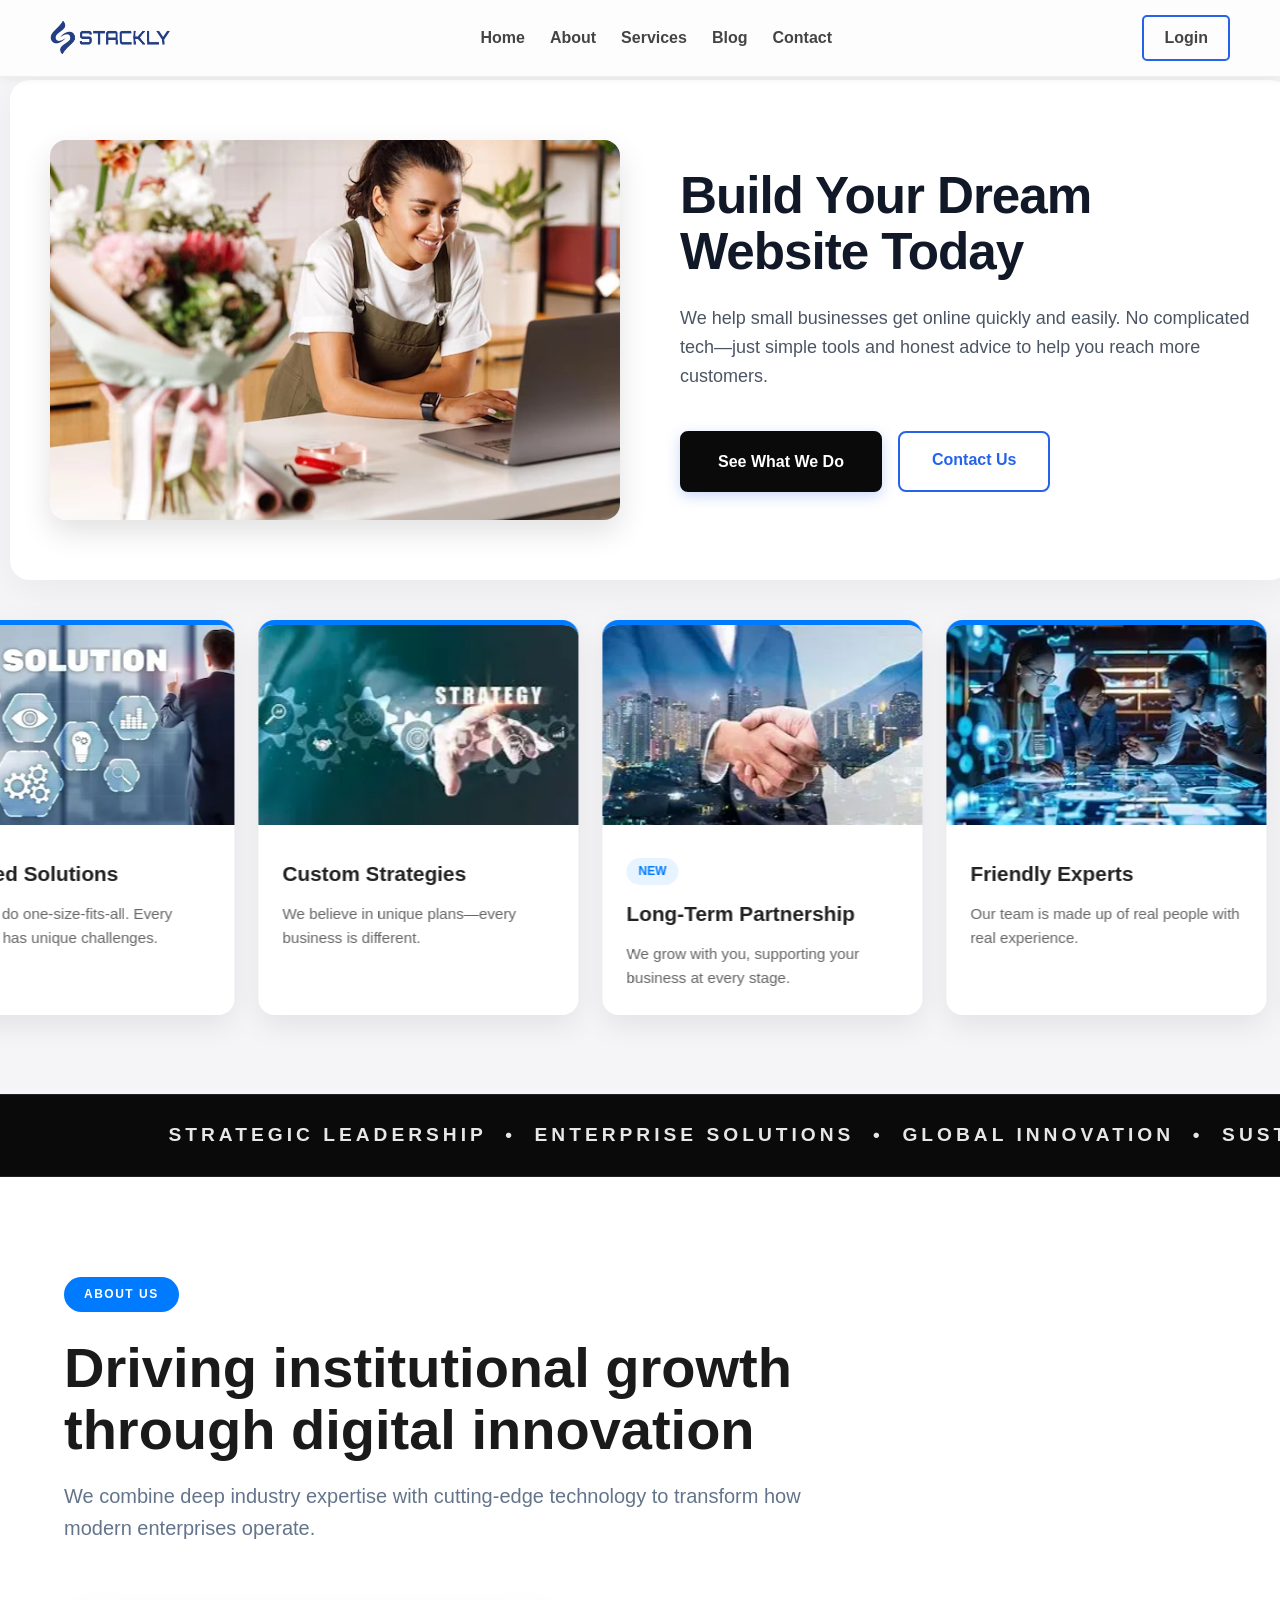
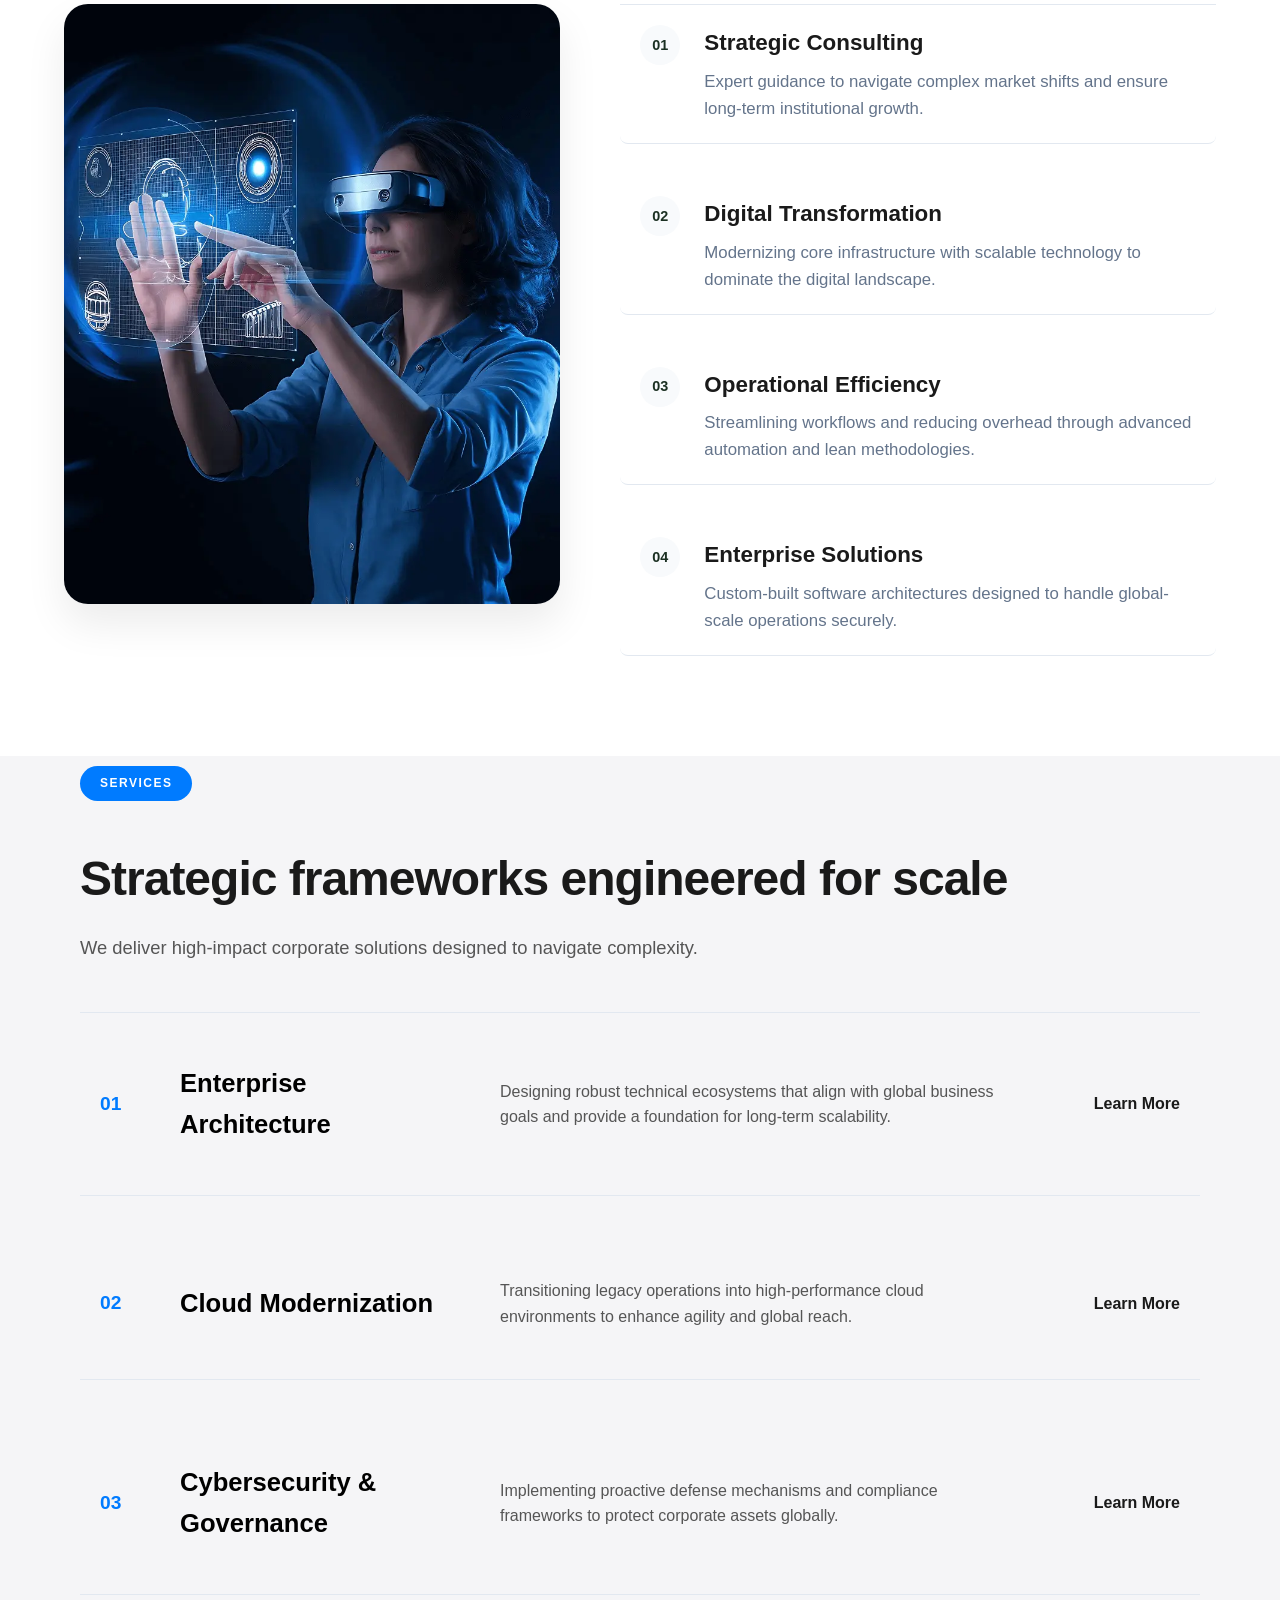
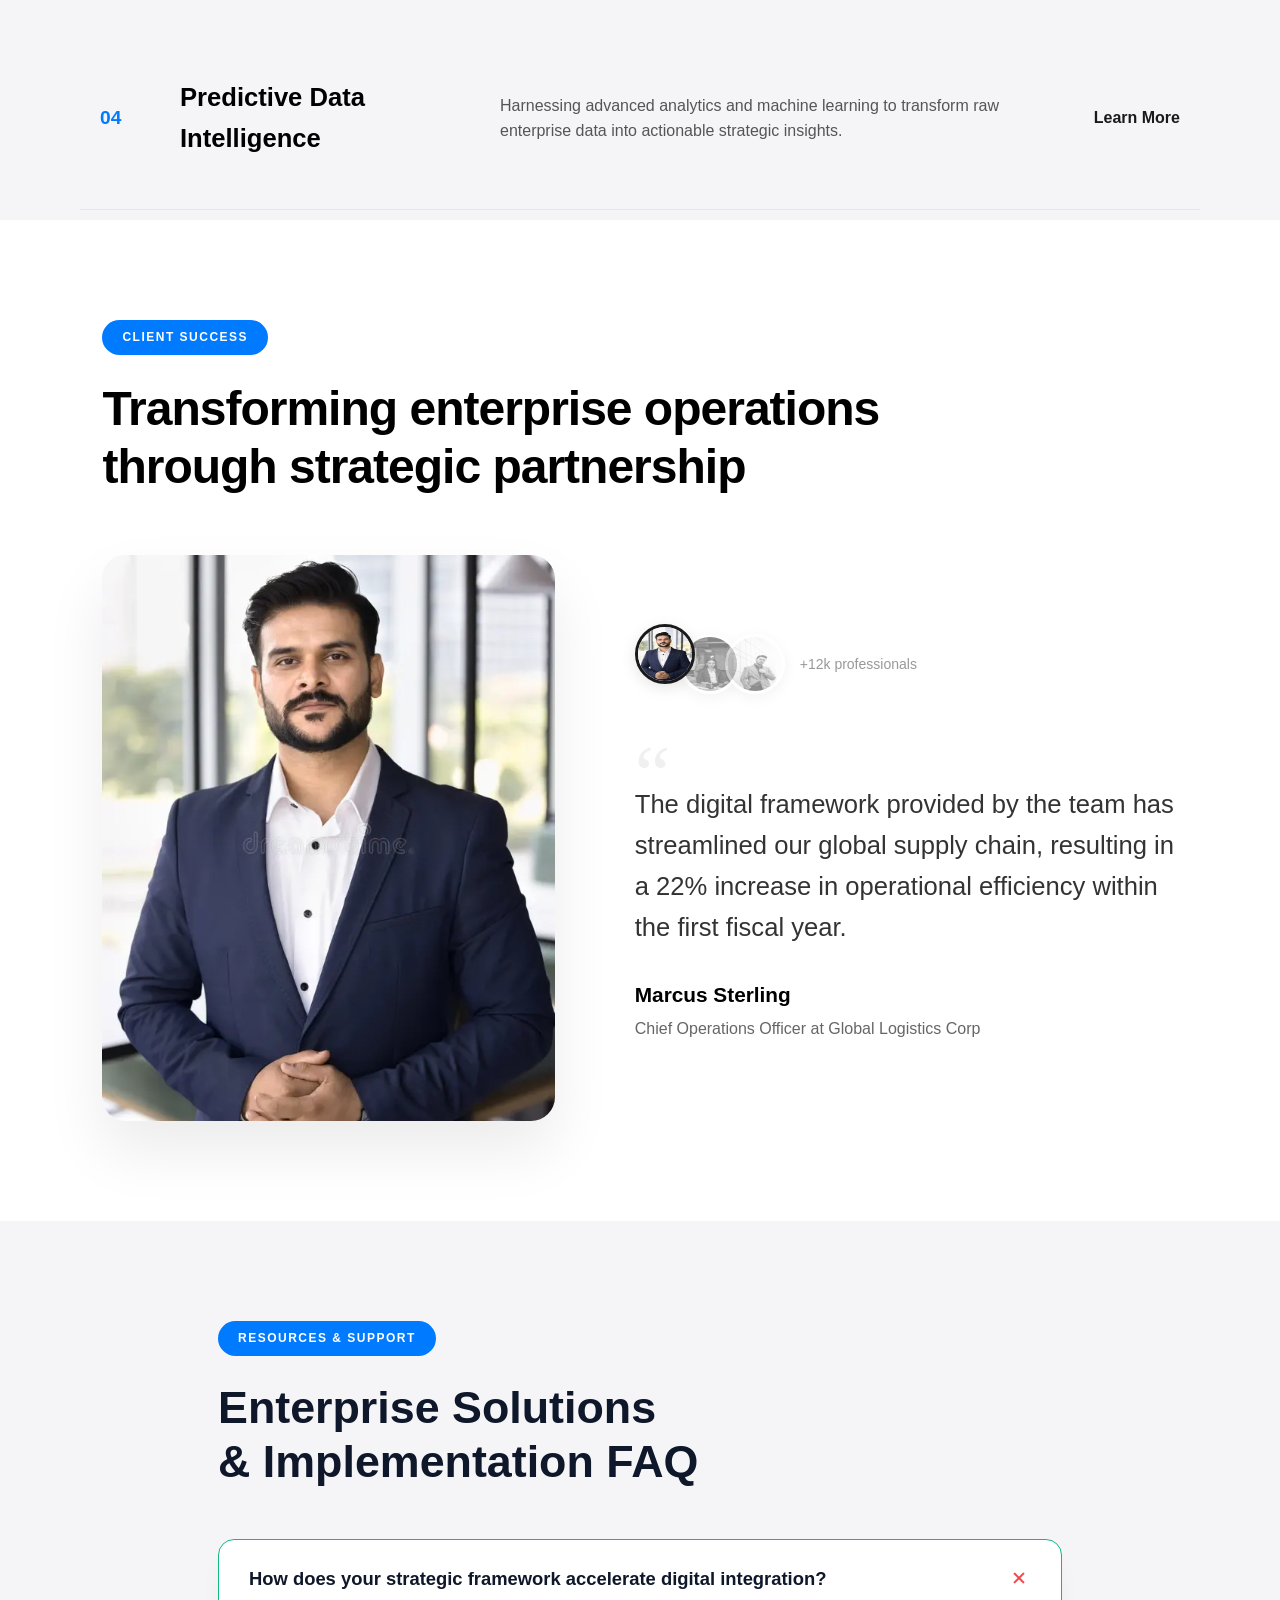
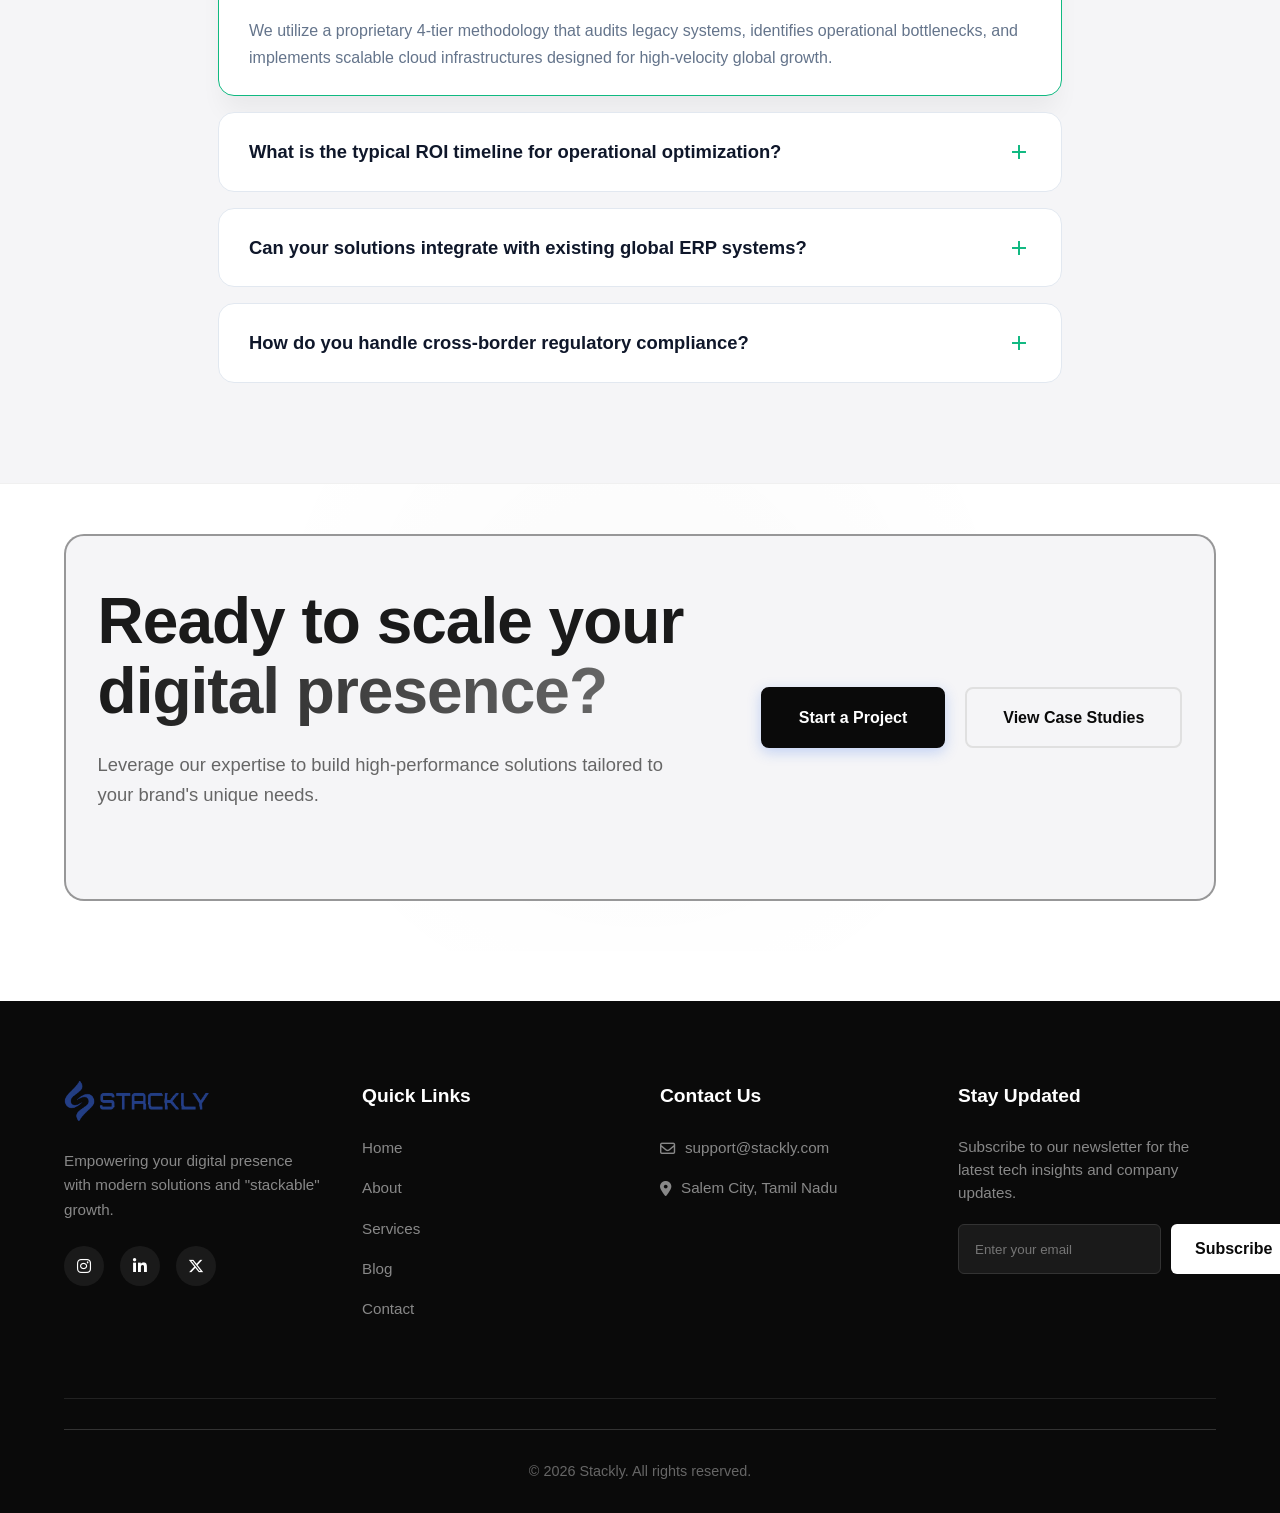
==== commit 0e59cf76: "Create a Home page" ====
--- a/index.html
+++ b/index.html
@@ -14,7 +14,7 @@
 <body>
   <header class="header">
     <div class="logo">
-      <img src="./asset/stackly-logo (1).webp" alt="Stackly Logo" />
+      <img src="./asset/logo1.webp" alt="Stackly Logo" />
     </div>
 
     <div class="hamburger" id="hamburger">
@@ -39,15 +39,20 @@
     <section class="hero">
       <div class="hero-container">
         <div class="hero-body">
-          <h1 class="hero-title">Build Your Dream Website Today</h1>
-          <p class="hero-text">
-            We help small businesses get online quickly and easily. No
-            complicated tech—just simple tools and honest advice to help you
-            reach more customers.
-          </p>
-          <div class="hero-actions">
-            <a href="./404page.html" class="btn-primary">See What We Do</a>
-            <a href="./404page.html" class="btn-outline">Contact Us</a>
+          <div class="hero-image">
+            <img src="./asset/about1.webp" alt="Small business owner smiling with a laptop">
+          </div>
+          <div class="hero-content">
+            <h1 class="hero-title">Build Your Dream Website Today</h1>
+            <p class="hero-text">
+              We help small businesses get online quickly and easily. No
+              complicated tech—just simple tools and honest advice to help you
+              reach more customers.
+            </p>
+            <div class="hero-actions">
+              <a href="404page.html" class="btn-primary">See What We Do</a>
+              <a href="404page.html" class="btn-outline">Contact Us</a>
+            </div>
           </div>
         </div>
       </div>
@@ -430,7 +435,7 @@
     <footer class="footer">
       <div class="footer-container">
         <div class="footer-section brand-col">
-          <img src="./asset/stackly-logo (1).webp" alt="Stackly Logo" class="footer-logo" />
+          <img src="./asset/logo1.webp" alt="Stackly Logo" class="footer-logo" />
           <p class="footer-desc">
             Empowering your digital presence with modern solutions and "stackable" growth.
           </p>
--- a/style.css
+++ b/style.css
@@ -23,61 +23,187 @@
 }
 
 .hero-container {
-  max-width: 1100px;
-  margin: 0 auto;
-  padding: 0 20px;
+  max-width: 1325px;
+  width: 100%;
+  margin-left: 10px;
+  background: #ffffff;
+  border-radius: 20px;
+  padding: 60px 40px;
+  box-shadow: 0 10px 40px rgba(0, 0, 0, 0.05);
+}
+
+.hero-body {
+  display: grid;
+  grid-template-columns: 1fr 1fr;
+  gap: 60px;
+  align-items: center;
+}
+
+@keyframes fadeSlideRight {
+  0% {
+    opacity: 0;
+    transform: translateX(-40px);
+  }
+  100% {
+    opacity: 1;
+    transform: translateX(0);
+  }
+}
+
+@keyframes fadeSlideLeft {
+  0% {
+    opacity: 0;
+    transform: translateX(40px);
+  }
+  100% {
+    opacity: 1;
+    transform: translateX(0);
+  }
+}
+
+@keyframes fadeSlideUp {
+  0% {
+    opacity: 0;
+    transform: translateY(30px);
+  }
+  100% {
+    opacity: 1;
+    transform: translateY(0);
+  }
+}
+
+.hero-image {
+  opacity: 0;
+  animation: fadeSlideRight 0.8s cubic-bezier(0.2, 0.8, 0.2, 1) forwards;
+  animation-delay: 0.1s;
+}
+
+.hero-image img {
+  width: 100%;
+  height: auto;
+  border-radius: 16px;
+  box-shadow: 0 12px 30px rgba(0, 0, 0, 0.12);
+  display: block;
+  object-fit: cover;
+}
+
+.hero-content {
+  text-align: left;
 }
 
 .hero-title {
-  font-size: clamp(2.2rem, 6vw, 3.8rem);
-  color: #1a1a1a;
-  margin-bottom: 20px;
+  opacity: 0;
+  animation: fadeSlideLeft 0.8s cubic-bezier(0.2, 0.8, 0.2, 1) forwards;
+  animation-delay: 0.2s;
+  font-size: clamp(2.5rem, 4vw, 3.5rem);
+  color: #111827;
+  margin-bottom: 24px;
   line-height: 1.1;
   font-weight: 800;
+  letter-spacing: -0.02em;
 }
 
 .hero-text {
-  font-size: 1.15rem;
-  color: #555;
-  max-width: 750px;
-  margin: 0 auto 40px;
+  opacity: 0;
+  animation: fadeSlideLeft 0.8s cubic-bezier(0.2, 0.8, 0.2, 1) forwards;
+  animation-delay: 0.3s;
+  font-size: 1.125rem;
+  color: #4b5563;
+  margin-bottom: 40px;
+  line-height: 1.6;
 }
 
 .hero-actions {
-  display: flex;
-  justify-content: center;
-  gap: 15px;
-  margin-bottom: 60px;
+  opacity: 0;
+  animation: fadeSlideUp 0.8s cubic-bezier(0.2, 0.8, 0.2, 1) forwards;
+  animation-delay: 0.4s;
+  display: flex;
+  gap: 16px;
+  justify-content: flex-start;
 }
 
 .btn-primary,
 .btn-outline {
-  padding: 14px 28px;
+  padding: 14px 32px;
   border-radius: 8px;
   text-decoration: none;
   font-weight: 600;
-  transition: all 0.3s ease;
+  font-size: 1rem;
+  transition: all 0.3s cubic-bezier(0.4, 0, 0.2, 1);
+  display: inline-block;
 }
 
 .btn-primary {
-  background: #007bff;
-  color: white;
-  box-shadow: 0 4px 14px rgba(0, 123, 255, 0.3);
+  background: #2563eb;
+  color: #ffffff;
+  border: 2px solid #2563eb;
+  box-shadow: 0 4px 14px rgba(37, 99, 235, 0.25);
 }
 
 .btn-primary:hover {
-  background: #0056b3;
+  background: #1d4ed8;
+  border-color: #1d4ed8;
   transform: translateY(-2px);
+  box-shadow: 0 6px 20px rgba(37, 99, 235, 0.4);
 }
 
 .btn-outline {
-  border: 2px solid #007bff;
-  color: #007bff;
+  border: 2px solid #2563eb;
+  color: #2563eb;
+  background: transparent;
 }
 
 .btn-outline:hover {
-  background: #f0f7ff;
-  transform: translateX(5px);
+  background: #eff6ff;
+  transform: translateY(-2px);
+}
+
+@media (max-width: 1024px) {
+  .hero-container {
+    padding: 50px 30px;
+    margin: 0 auto;
+    width: calc(100% - 20px);
+  }
+
+  .hero-body {
+    grid-template-columns: 1fr;
+    gap: 40px;
+  }
+
+  .hero-content {
+    text-align: center;
+  }
+
+  .hero-actions {
+    display: flex;
+    justify-content: center;
+    align-items: center;
+    width: 100%;
+    flex-wrap: wrap;
+    gap: 16px;
+  }
+
+  .hero-image {
+    order: -1;
+    max-width: 600px;
+    margin: 0 auto;
+  }
+}
+
+@media (max-width: 480px) {
+  .hero-container {
+    padding: 40px 20px;
+  }
+
+  .hero-title {
+    font-size: 2rem;
+  }
+
+  .btn-primary,
+  .btn-outline {
+    width: 100%;
+    text-align: center;
+  }
 }
 
 .carousel-wrapper {
@@ -148,13 +274,13 @@
   border-top: 5px solid #007bff;
 }
 .card-yellow {
-  border-top: 5px solid #ffc107;
+  border-top: 5px solid #007bff;
 }
 .card-teal {
-  border-top: 5px solid #20c997;
+  border-top: 5px solid #007bff;
 }
 .card-pink {
-  border-top: 5px solid #e83e8c;
+  border-top: 5px solid #007bff;
 }
 .marquee-content {
   display: inline-flex;
@@ -402,7 +528,7 @@
   flex: 0 0 120px;
   text-align: right;
   font-weight: 700;
-  color: #28a745;
+  color: #1a1a1a;
   white-space: nowrap;
 }
 
@@ -548,8 +674,8 @@
   color: #666;
   margin-top: 5px;
 }
-@media (max-width:478px) {
-  .image-frame img{
+@media (max-width: 478px) {
+  .image-frame img {
     height: 350px;
   }
 }
--- a/comman.css
+++ b/comman.css
@@ -43,8 +43,8 @@
   transition: all 0.4s ease;
 }
 .nav-links a:hover {
-  background-color: #facc15;
-  color: #1e3a8a;
+  background-color: #2563eb;
+  color: #eeeeee;
   padding: 8px 20px;
   border-radius: 50px;
   font-weight: bold;
@@ -55,7 +55,7 @@
   font-weight: bold;
 }
 .login-btn:hover {
-  background-color: transparent !important;
+  background-color: #2563eb;
 }
 .hamburger {
   display: none;
@@ -372,7 +372,7 @@
     left: 0;
     width: 100%;
     background-color: var(--bg-sec);
-    padding: 0; 
+    padding: 0;
     border-top: 1px solid #ffffff22;
     opacity: 0;
     visibility: hidden;
@@ -398,8 +398,8 @@
     transform: translateY(0);
   }
   .nav-links a:hover {
-    background-color: #facc15;
-    color: #1e3a8a;
+    background-color: #2563eb;
+    color: #eeeeee;
     transform: translateY(-5px);
     box-shadow: 0px 4px 15px rgba(0, 0, 0, 0.2);
   }
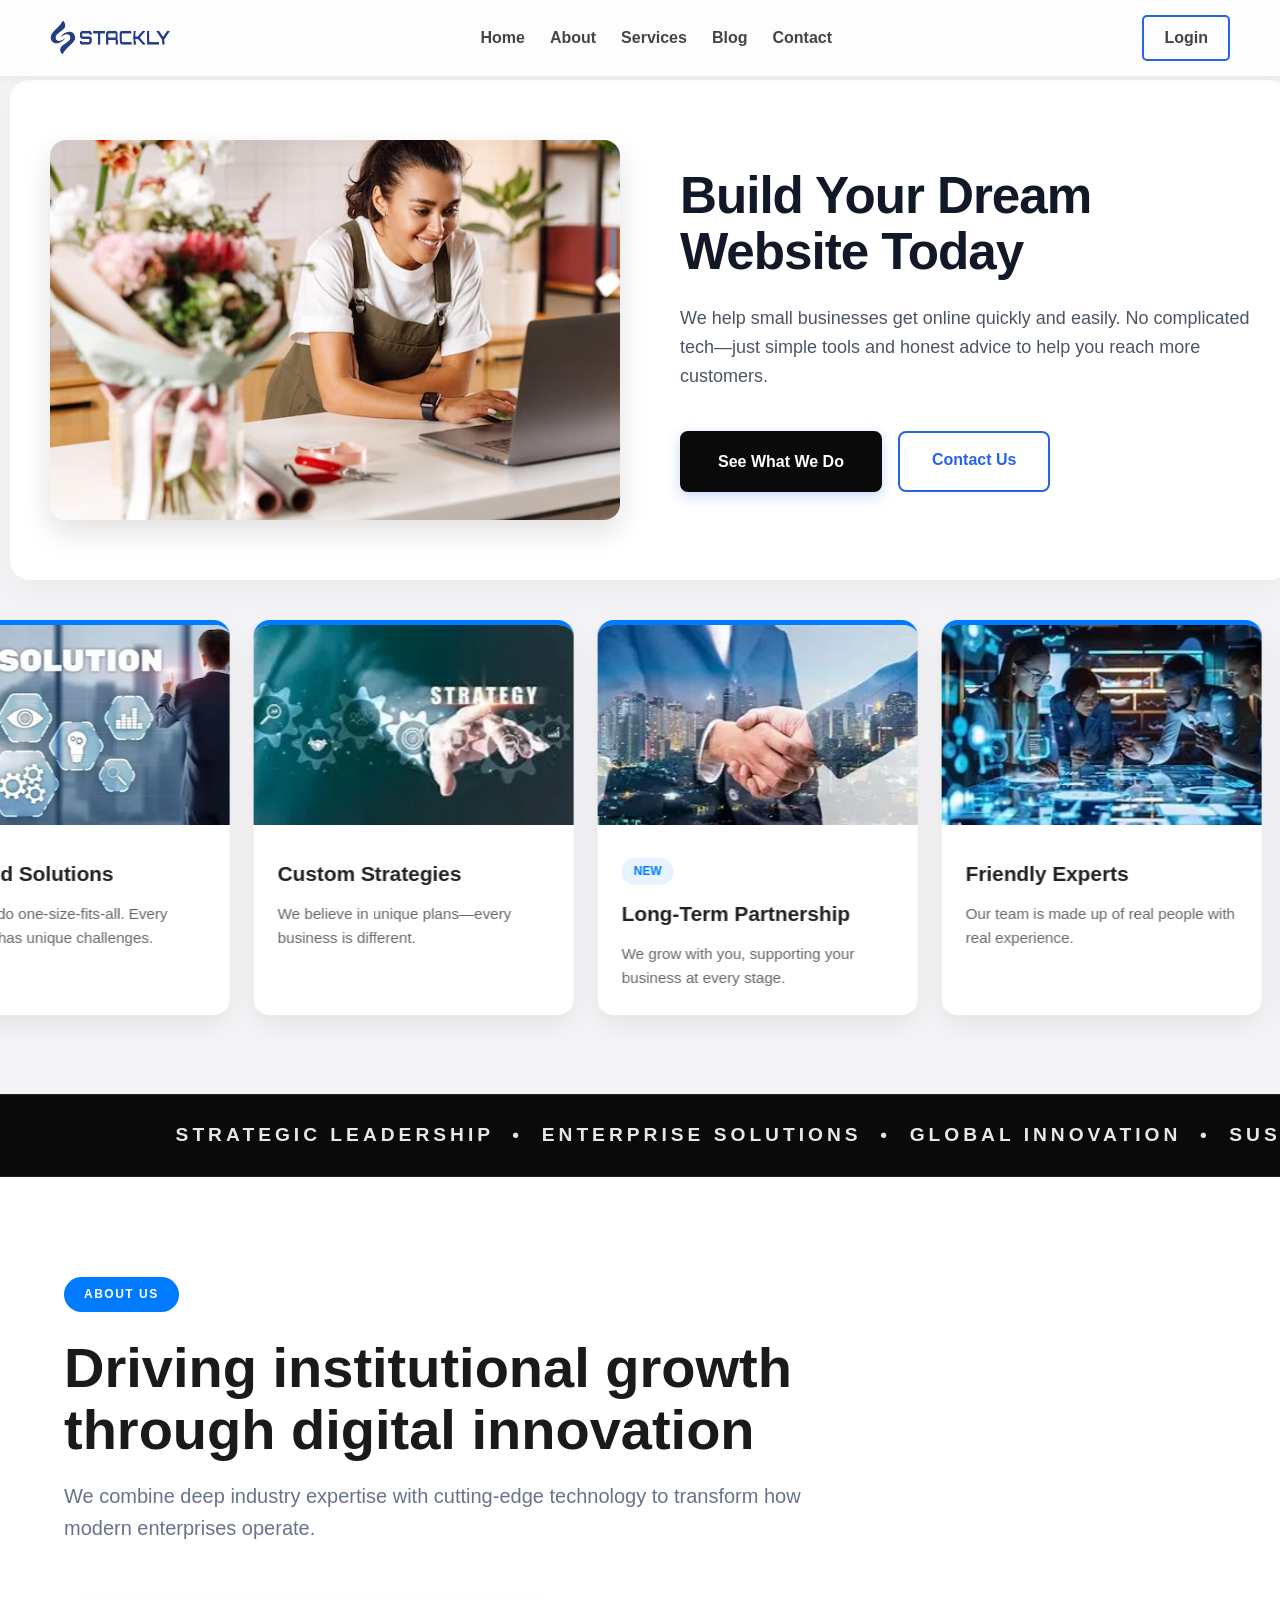
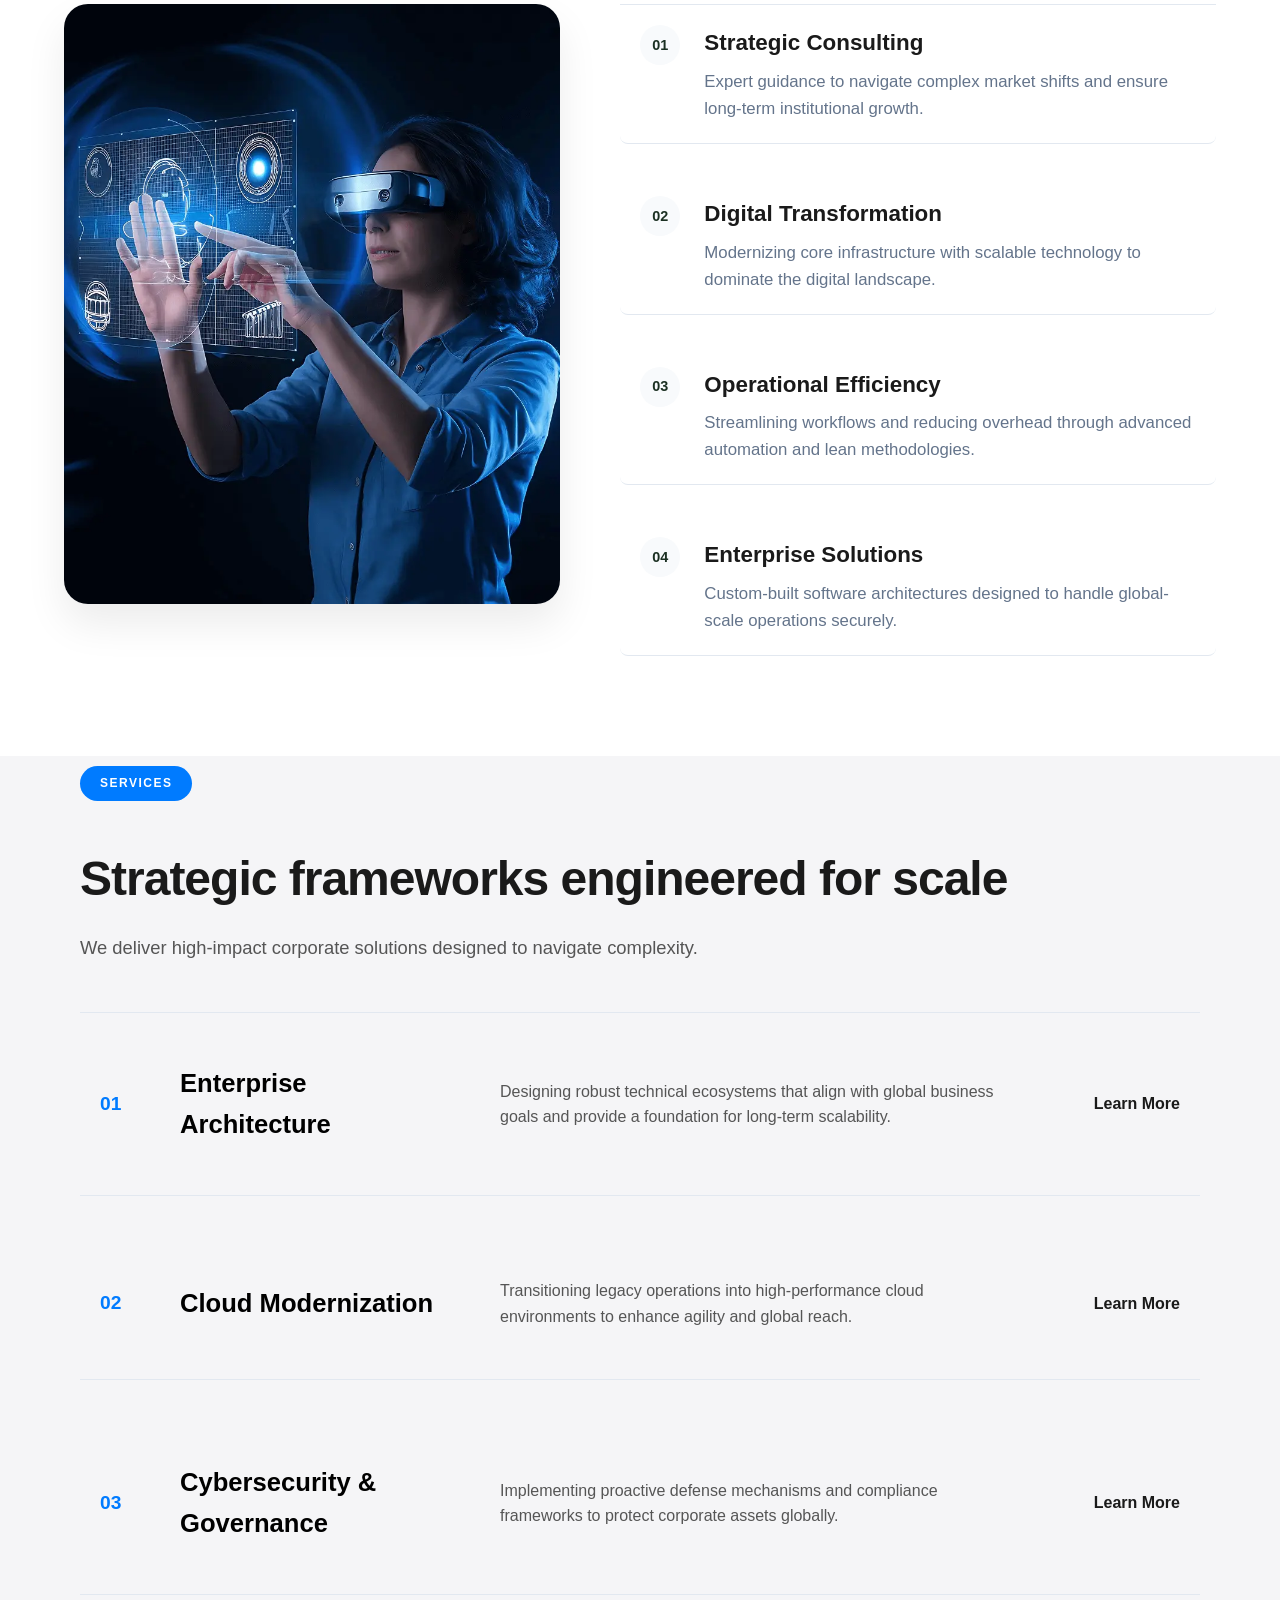
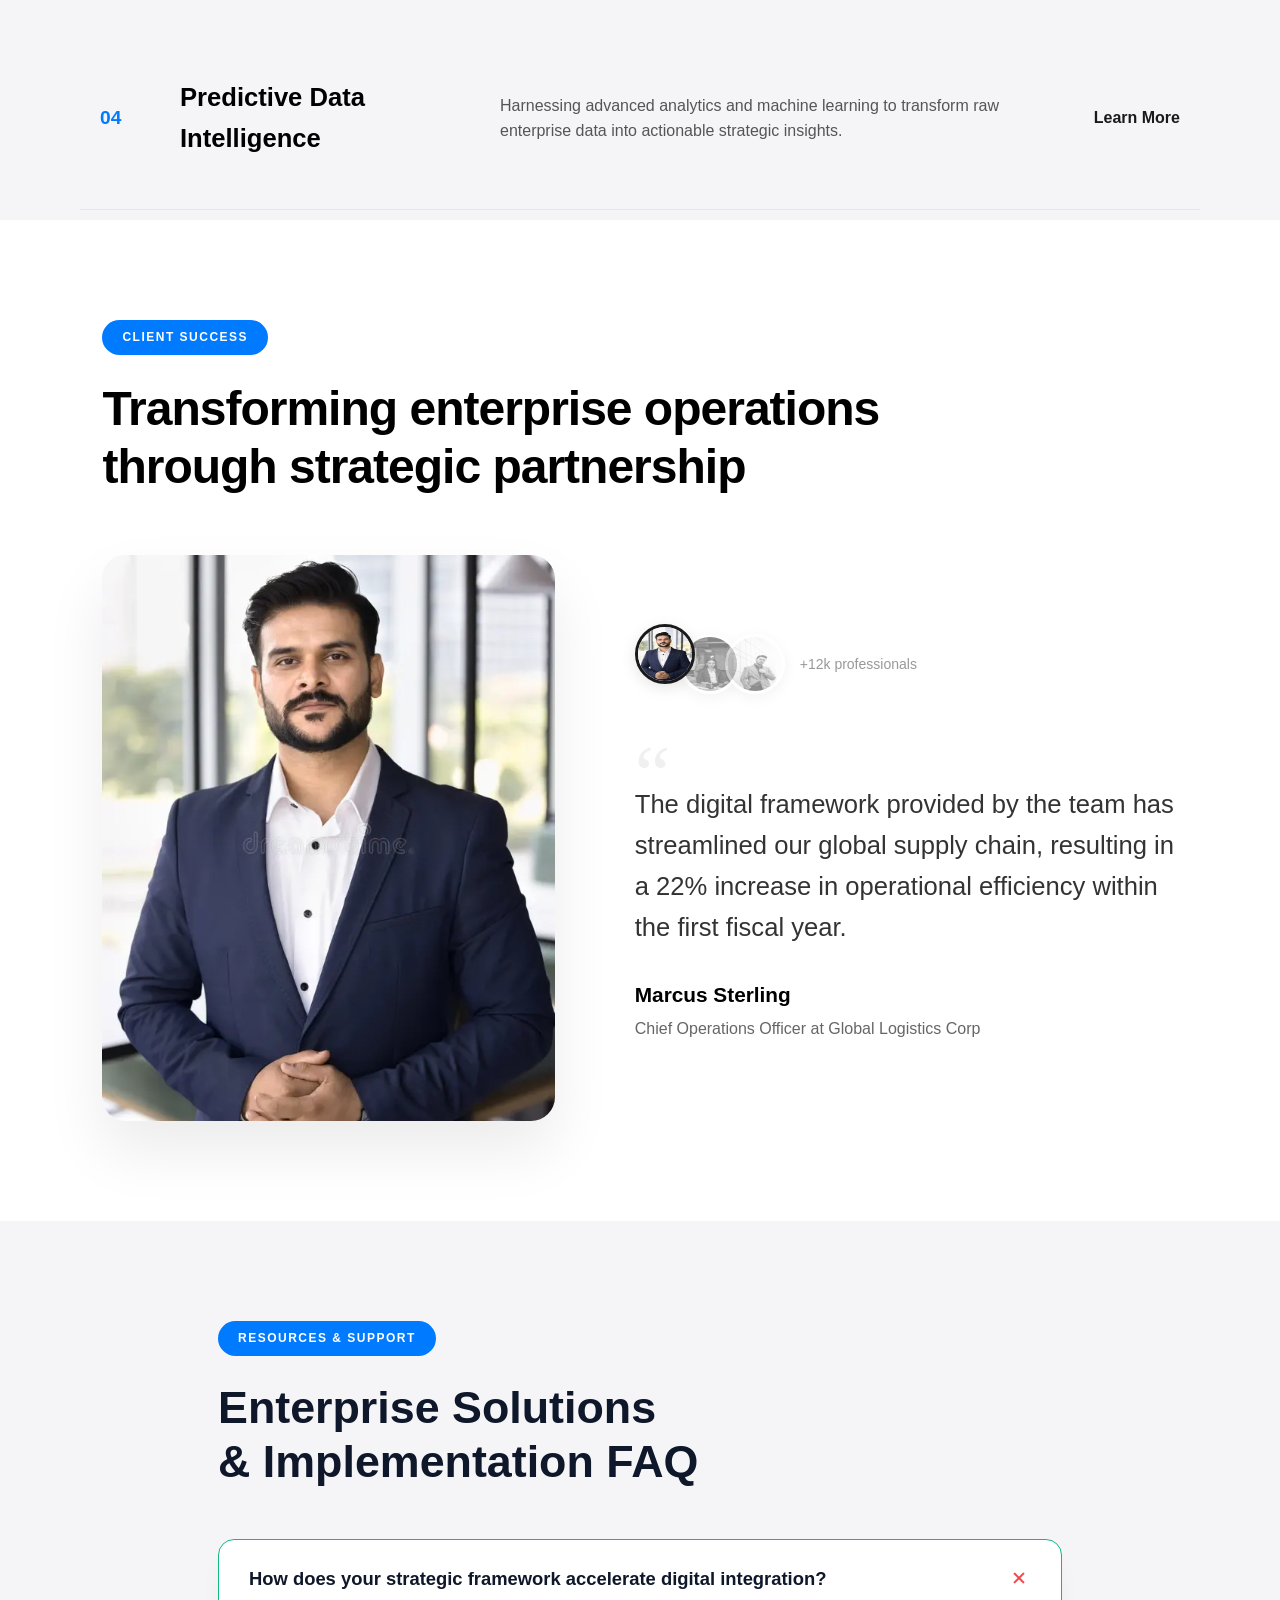
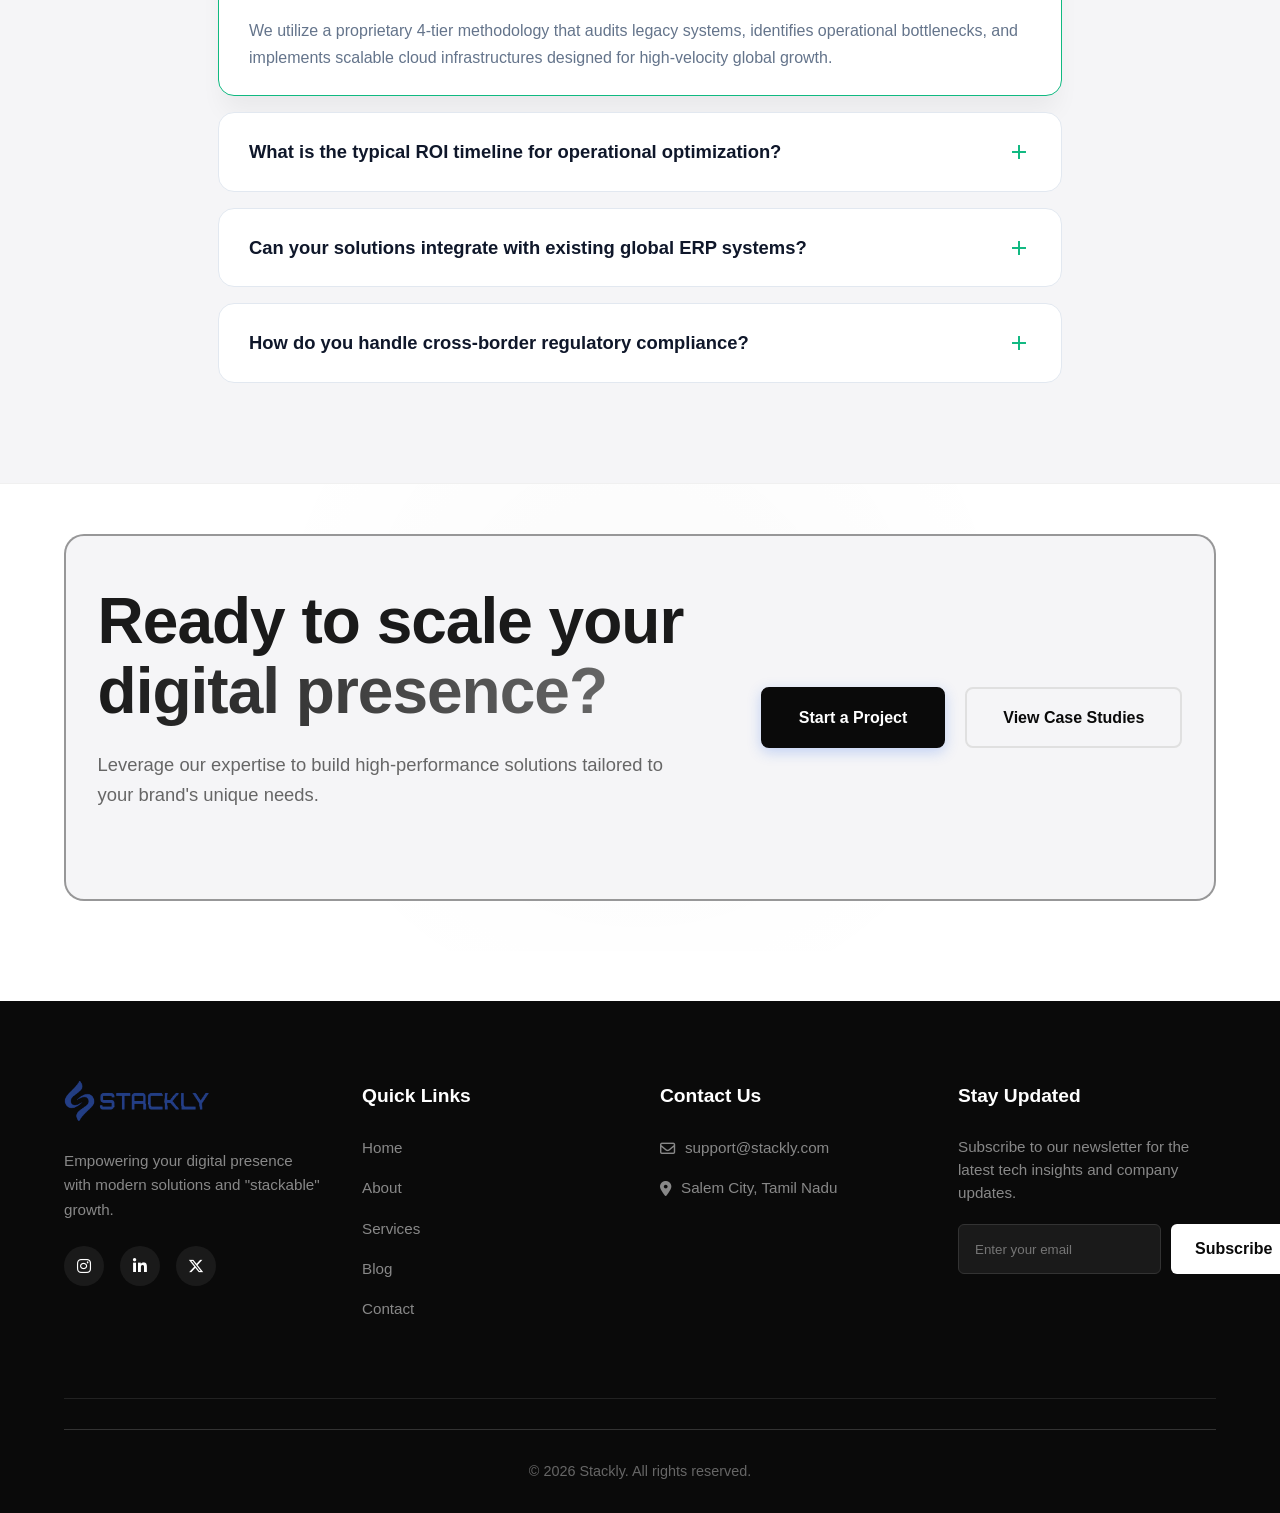
==== commit 40150444: "Create a Home page" ====
--- a/index.html
+++ b/index.html
@@ -13,9 +13,9 @@
 
 <body>
   <header class="header">
-    <div class="logo">
+    <a href="index.html" class="logo">
       <img src="./asset/logo1.webp" alt="Stackly Logo" />
-    </div>
+    </a>
 
     <div class="hamburger" id="hamburger">
       <span></span>
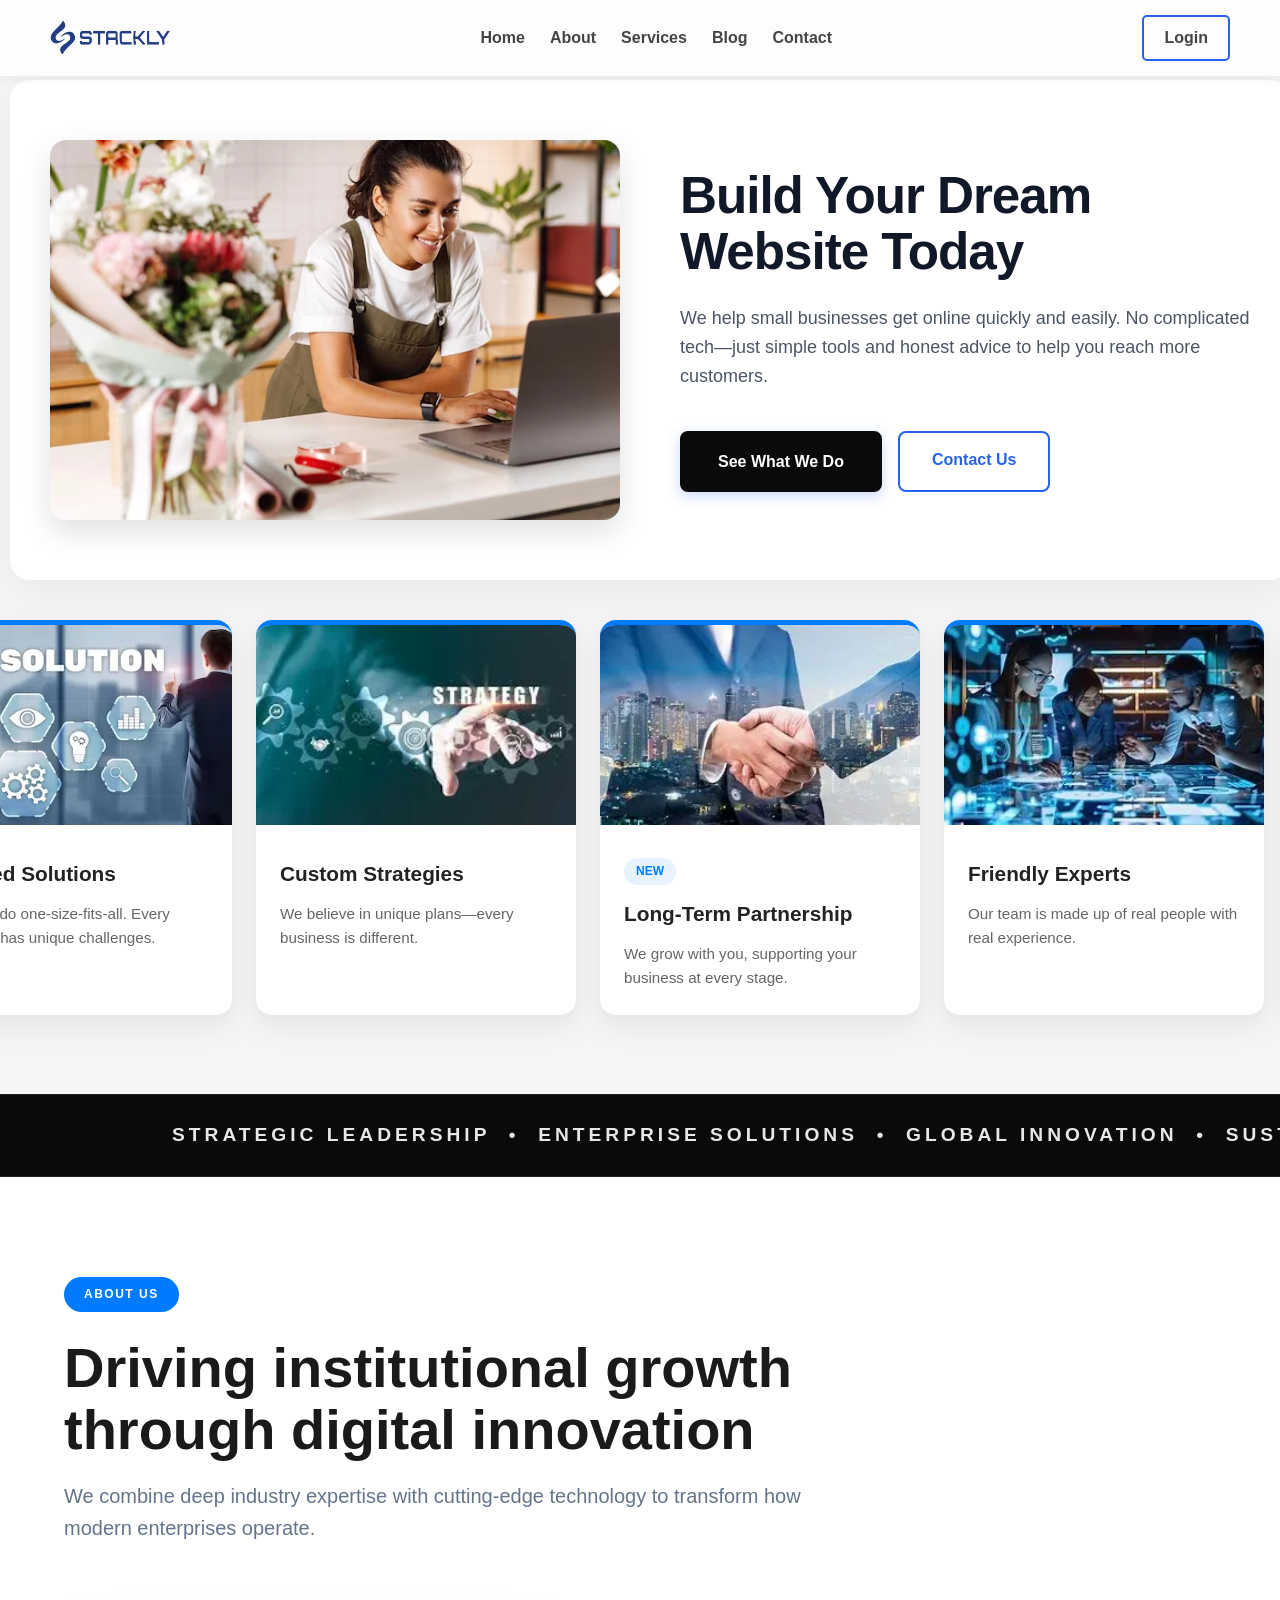
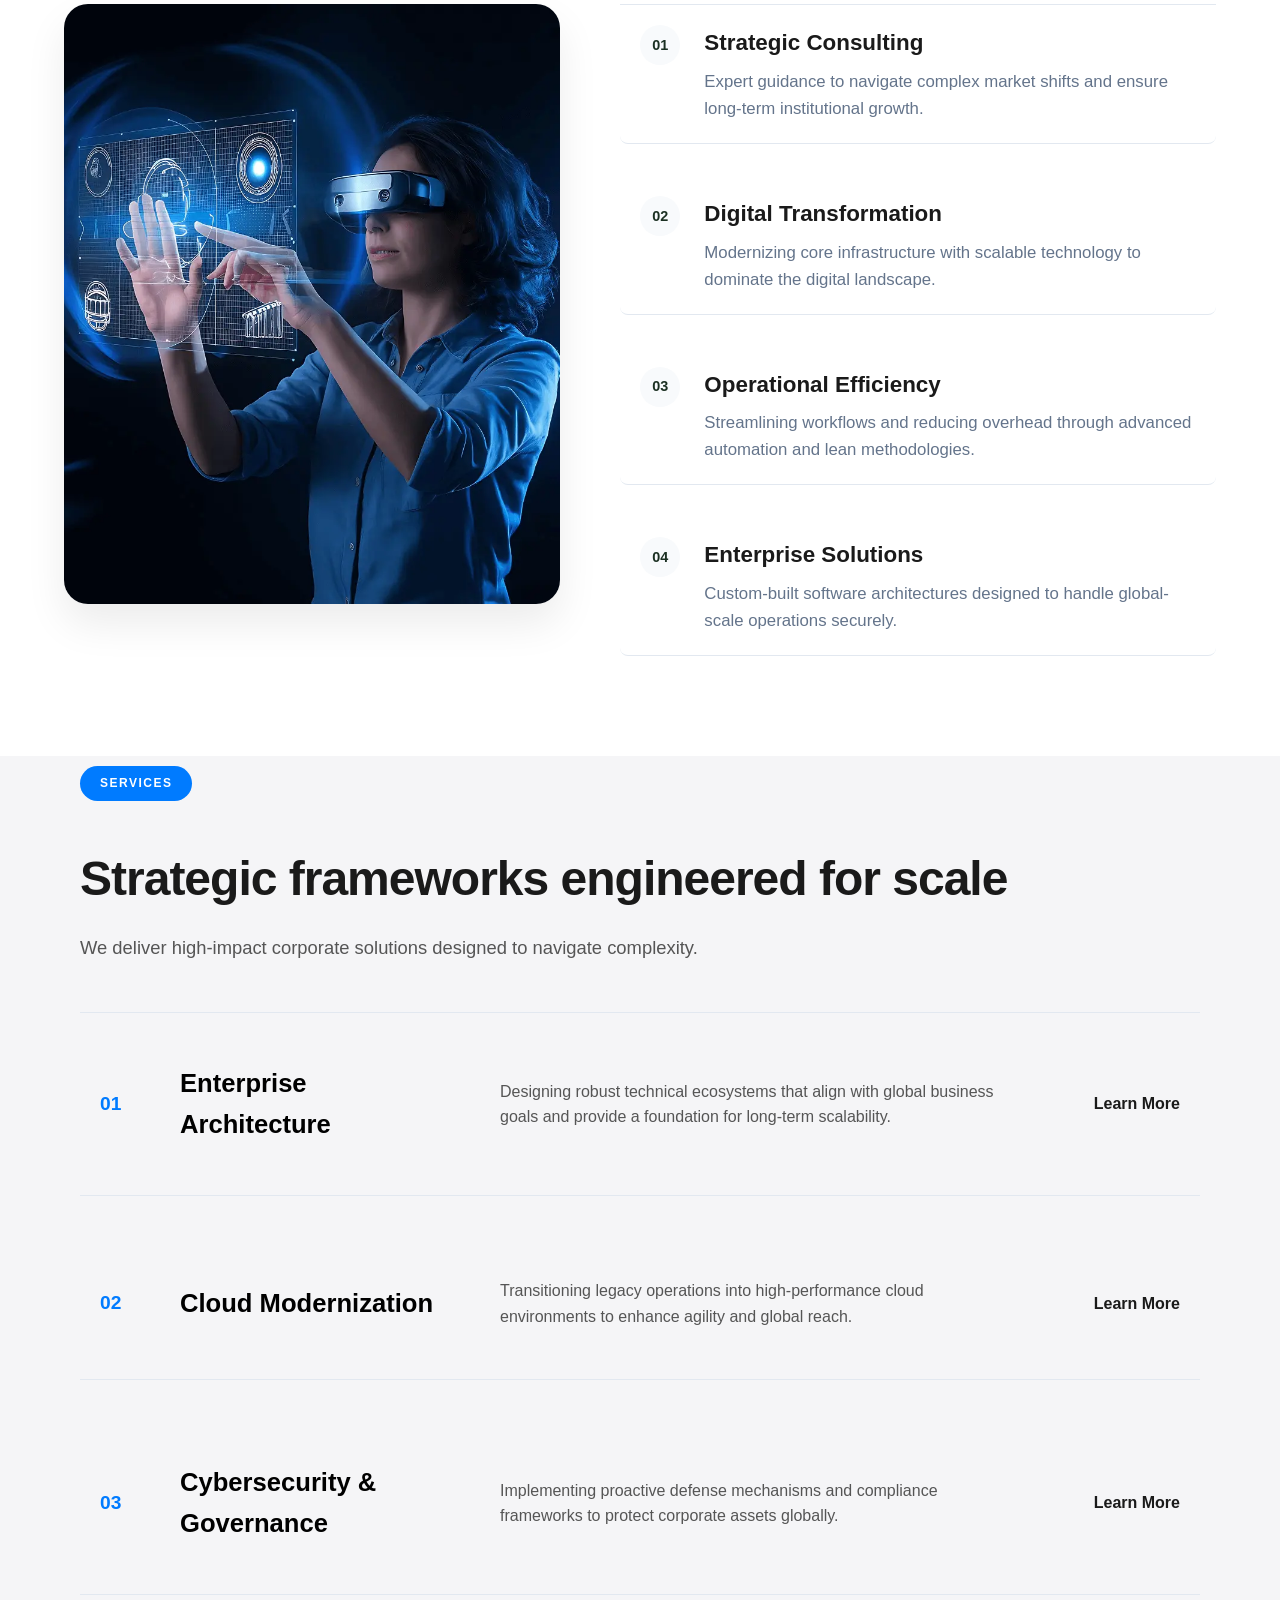
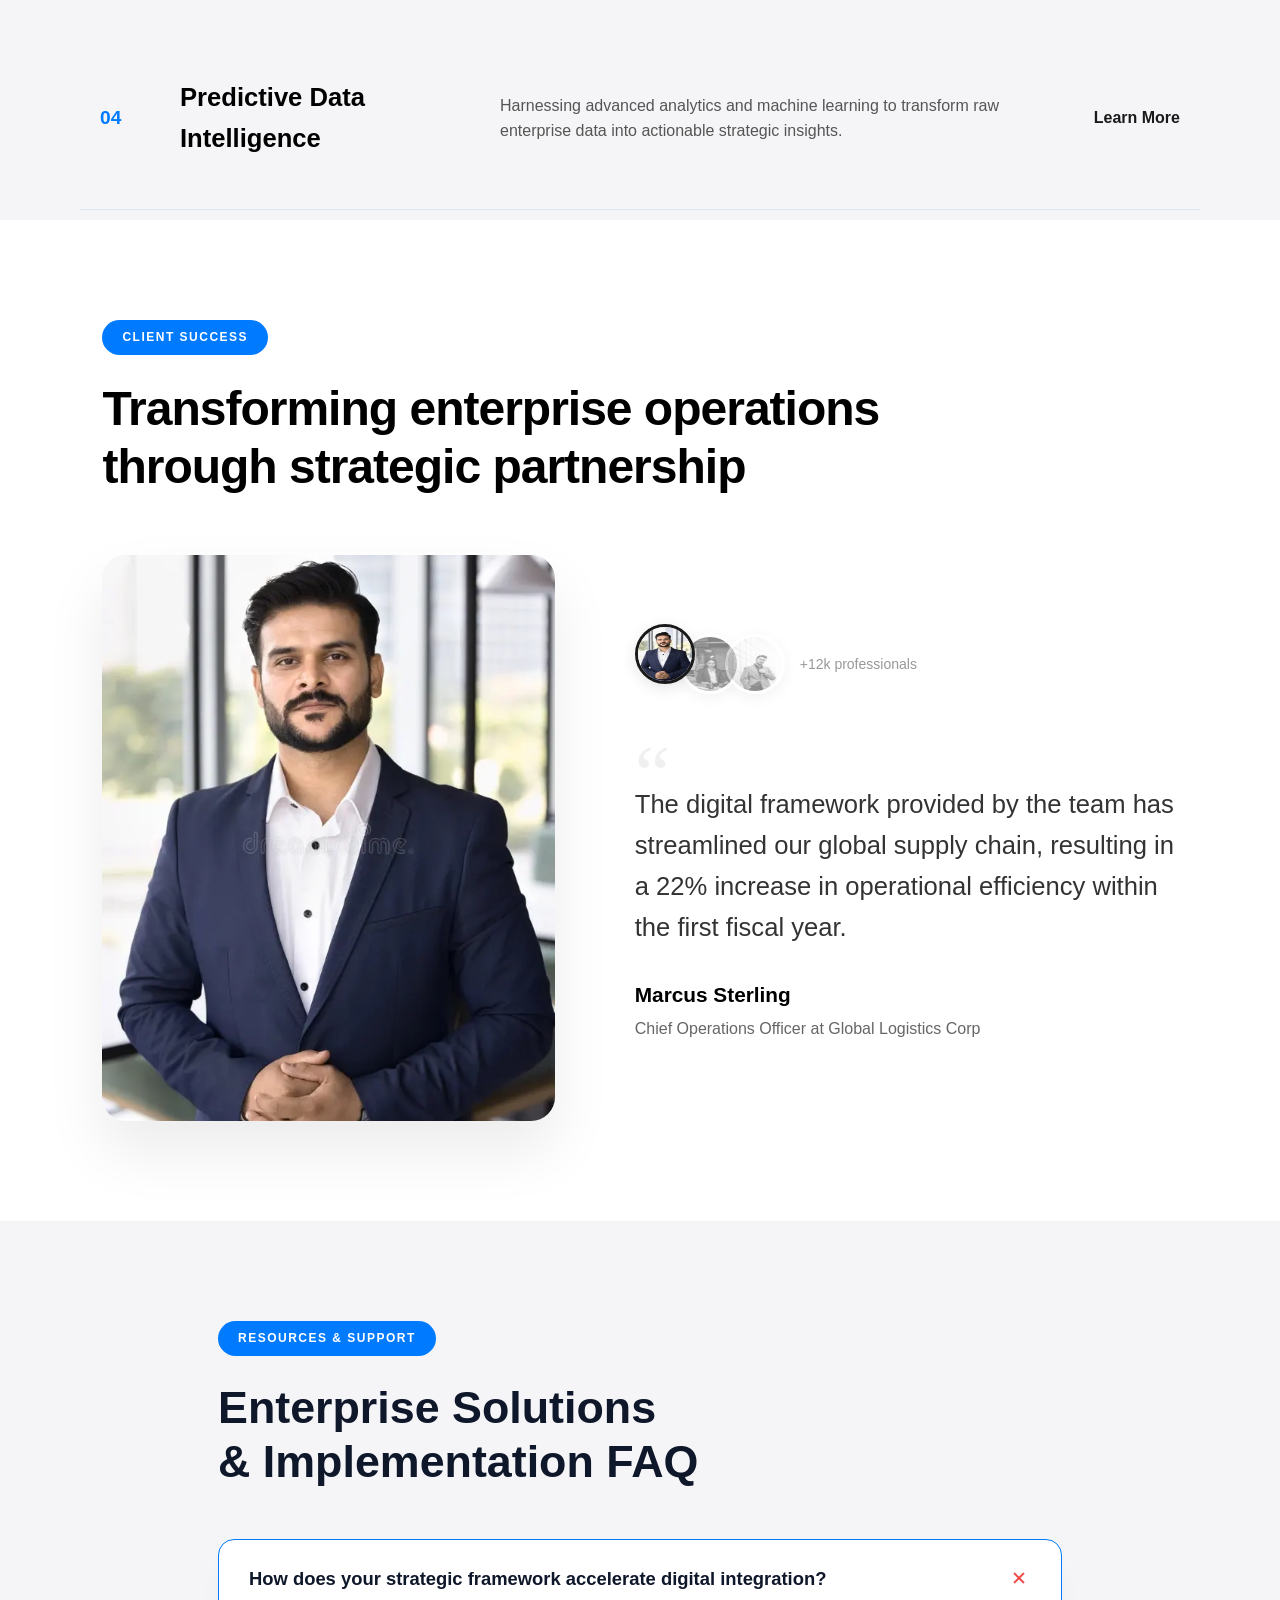
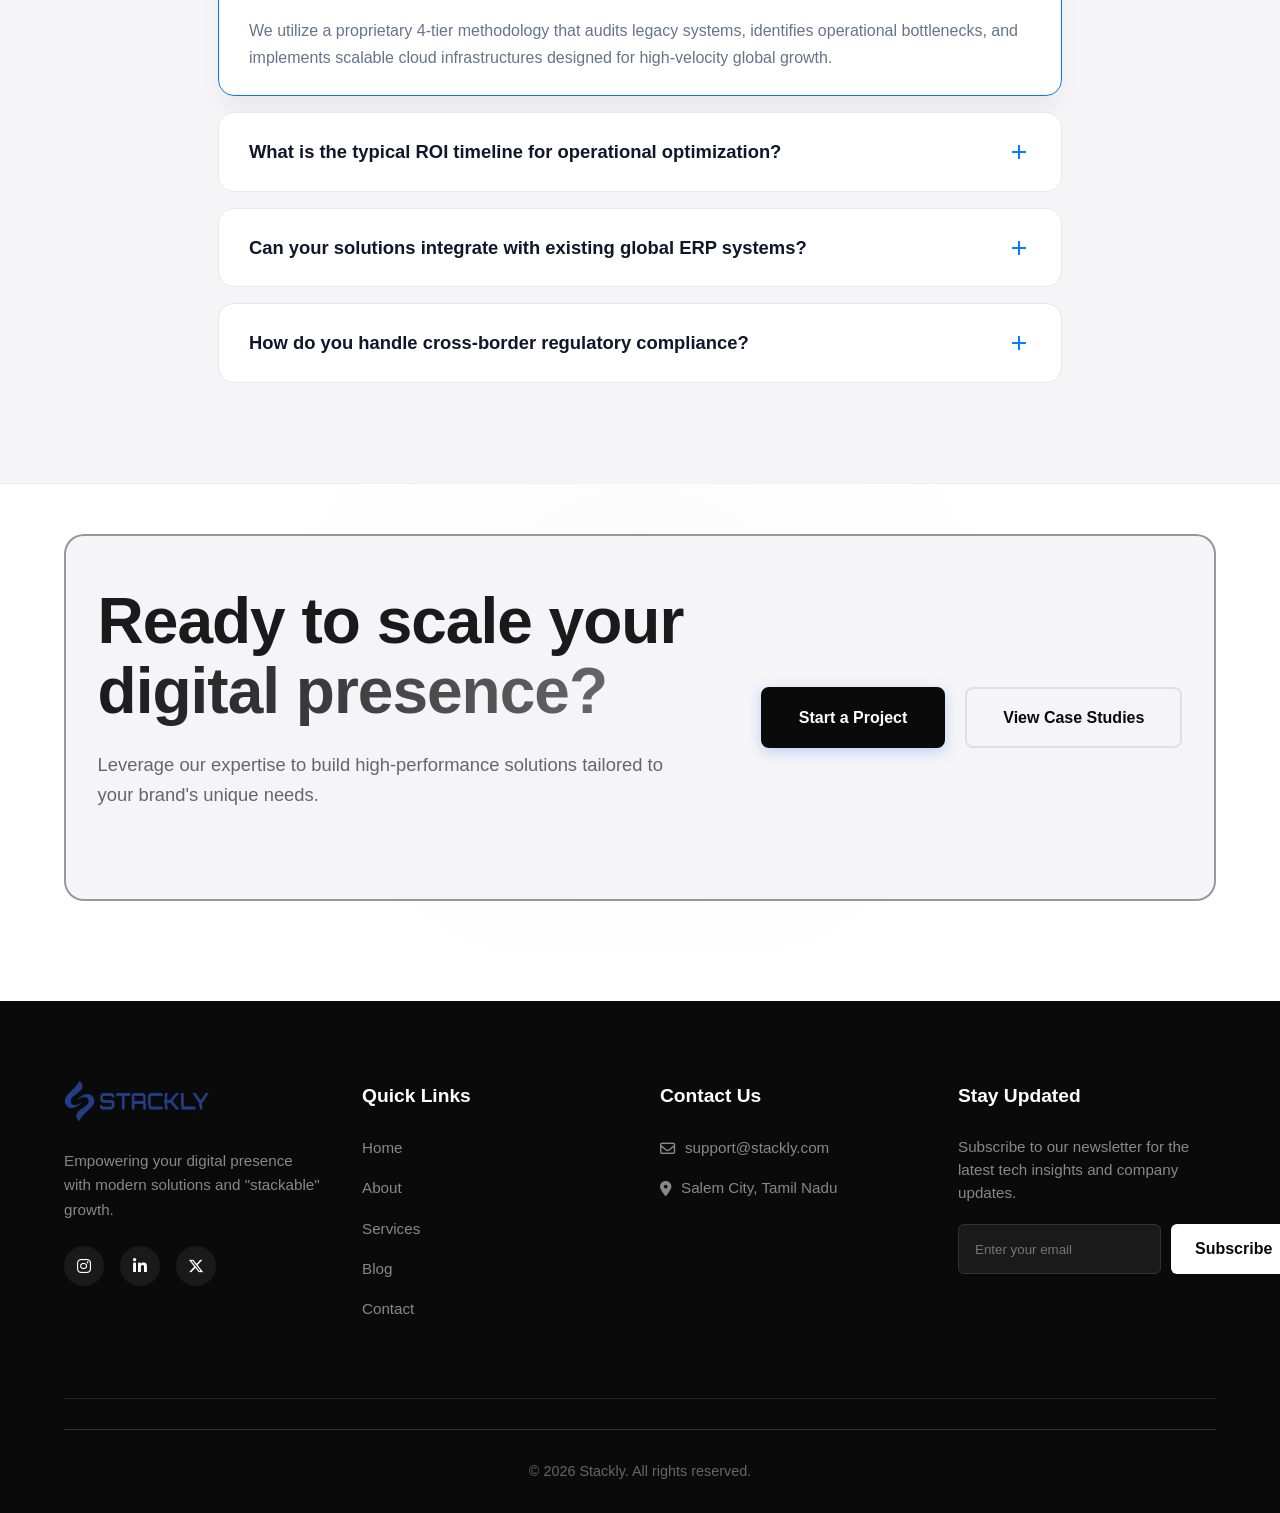
==== commit b6ad37c9: "Create a Home page" ====
--- a/index.html
+++ b/index.html
@@ -435,7 +435,9 @@
     <footer class="footer">
       <div class="footer-container">
         <div class="footer-section brand-col">
-          <img src="./asset/logo1.webp" alt="Stackly Logo" class="footer-logo" />
+          <a href="index.html">
+            <img src="./asset/logo1.webp" alt="Stackly Logo" class="footer-logo" />
+          </a>
           <p class="footer-desc">
             Empowering your digital presence with modern solutions and "stackable" growth.
           </p>
--- a/style.css
+++ b/style.css
@@ -686,7 +686,7 @@
   }
 }
 :root {
-  --primary: #10b981;
+  --primary: #007bff;
   --dark: #0f172a;
   --gray: #64748b;
   --border: #e2e8f0;
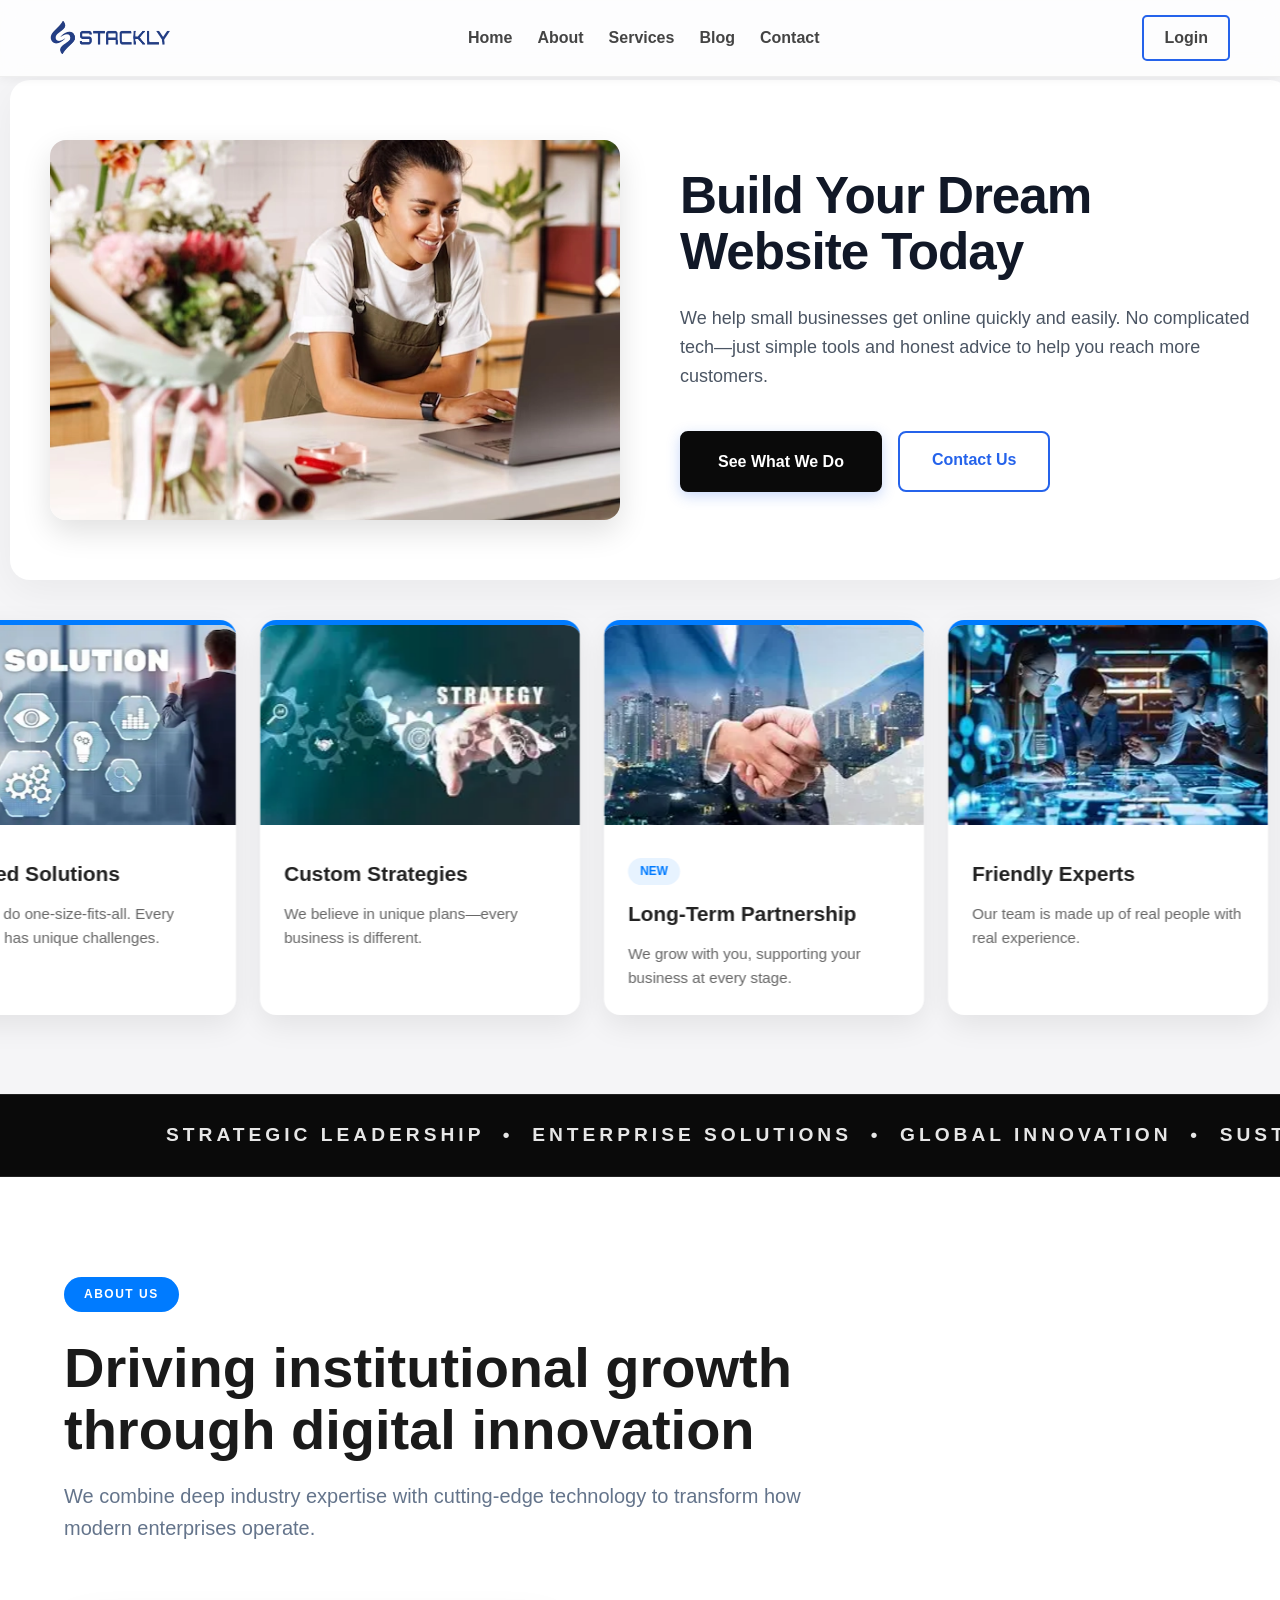
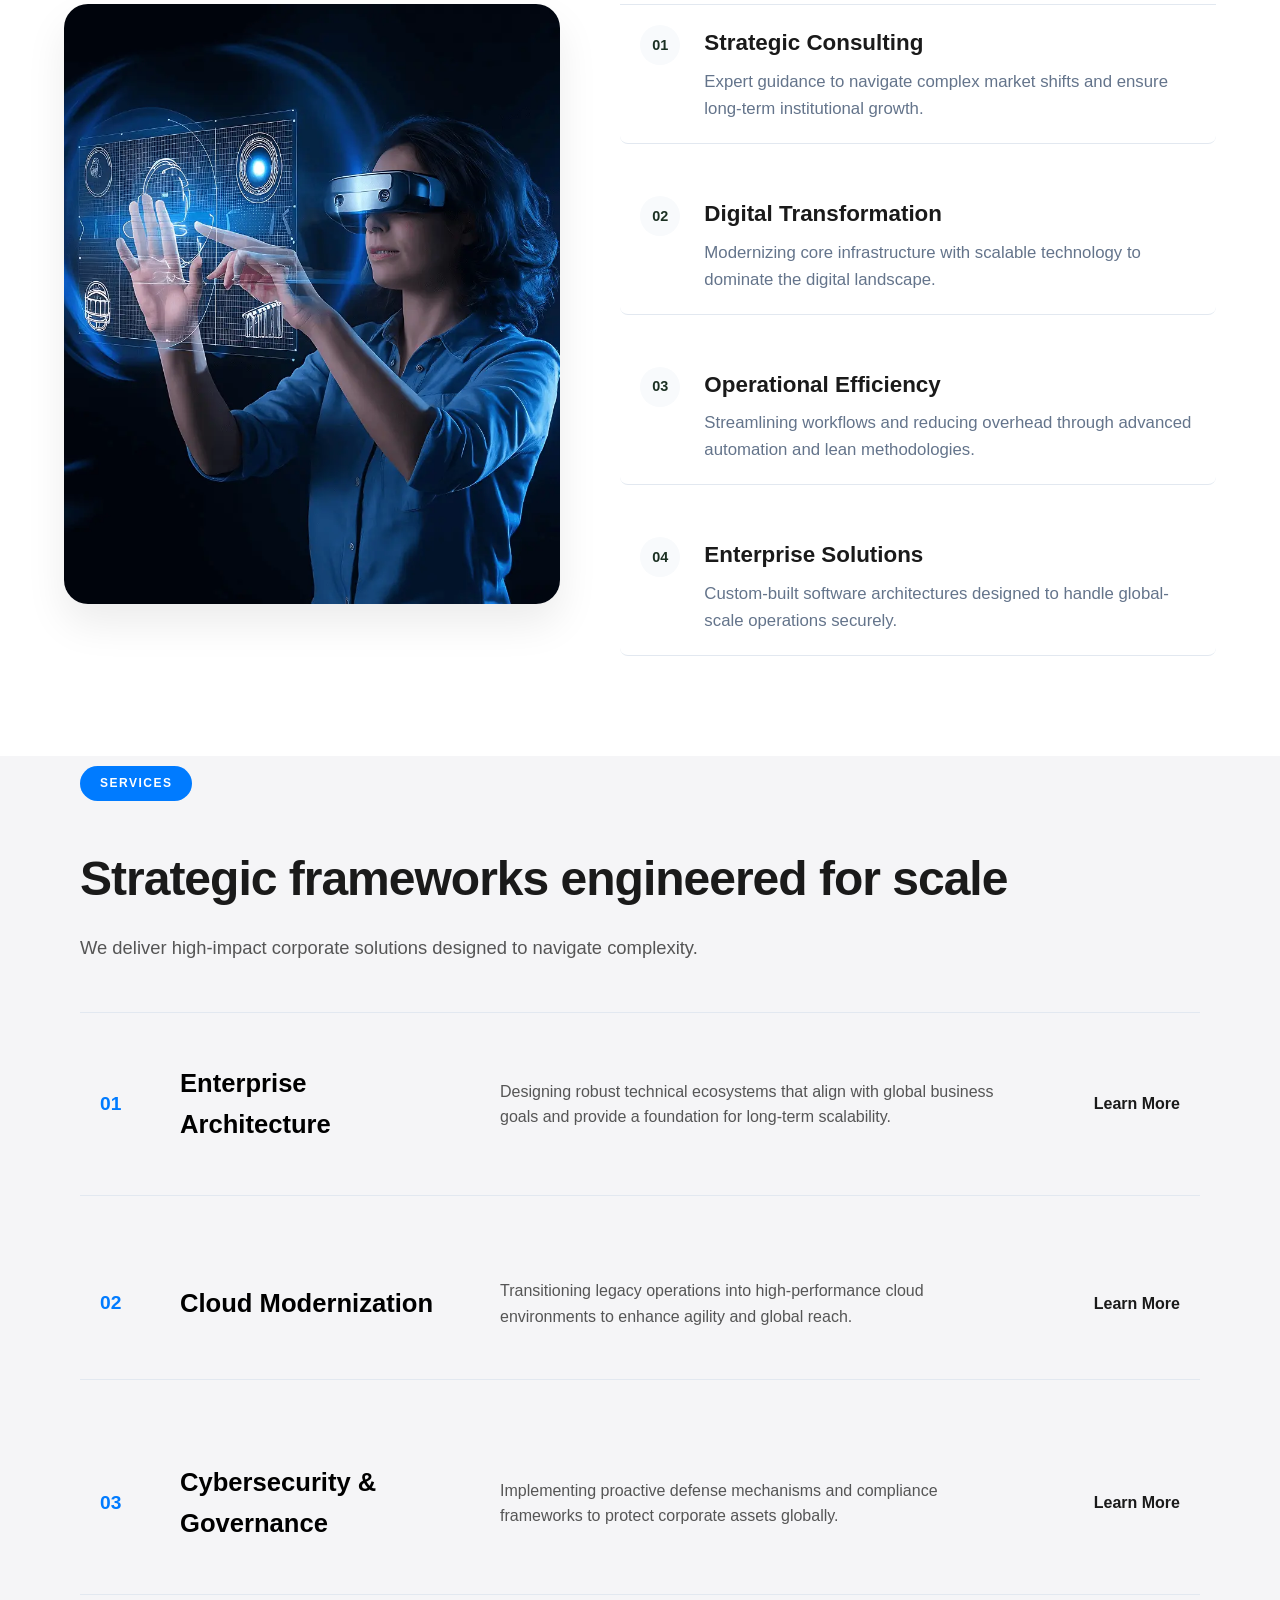
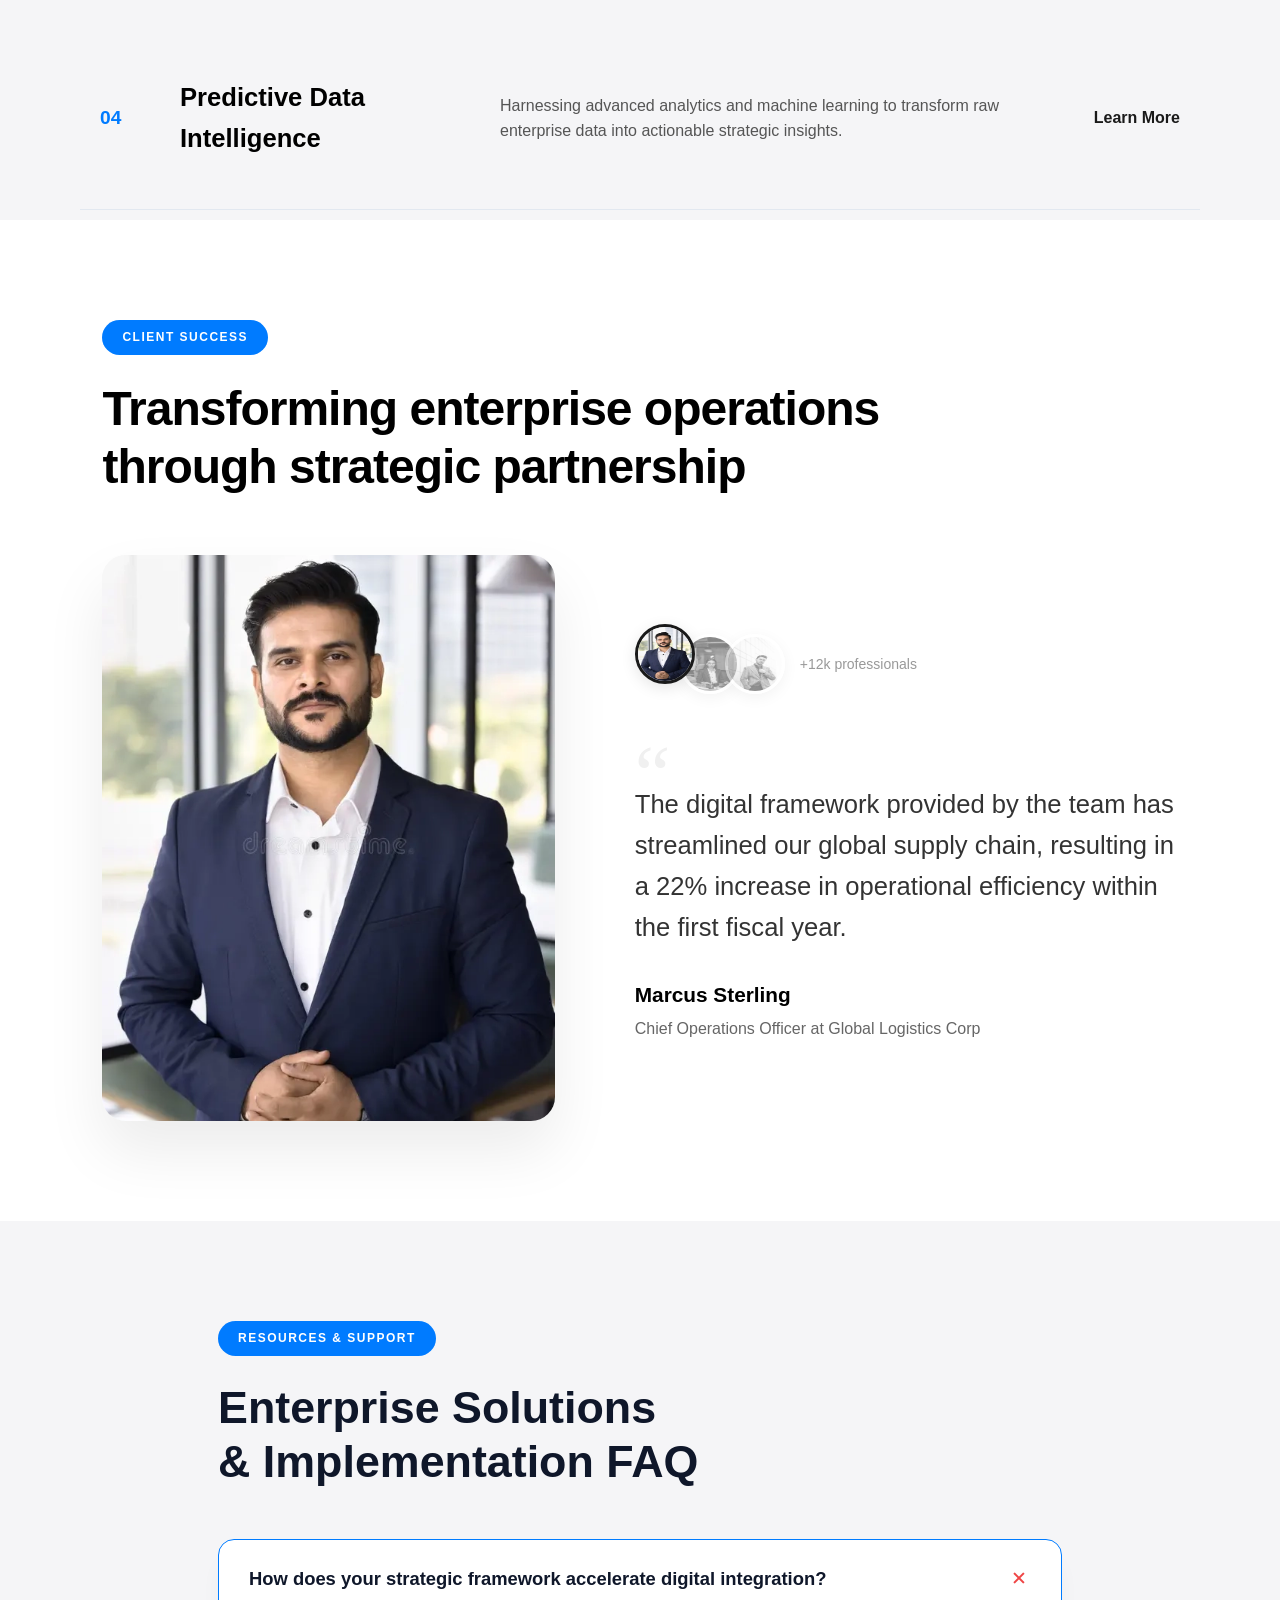
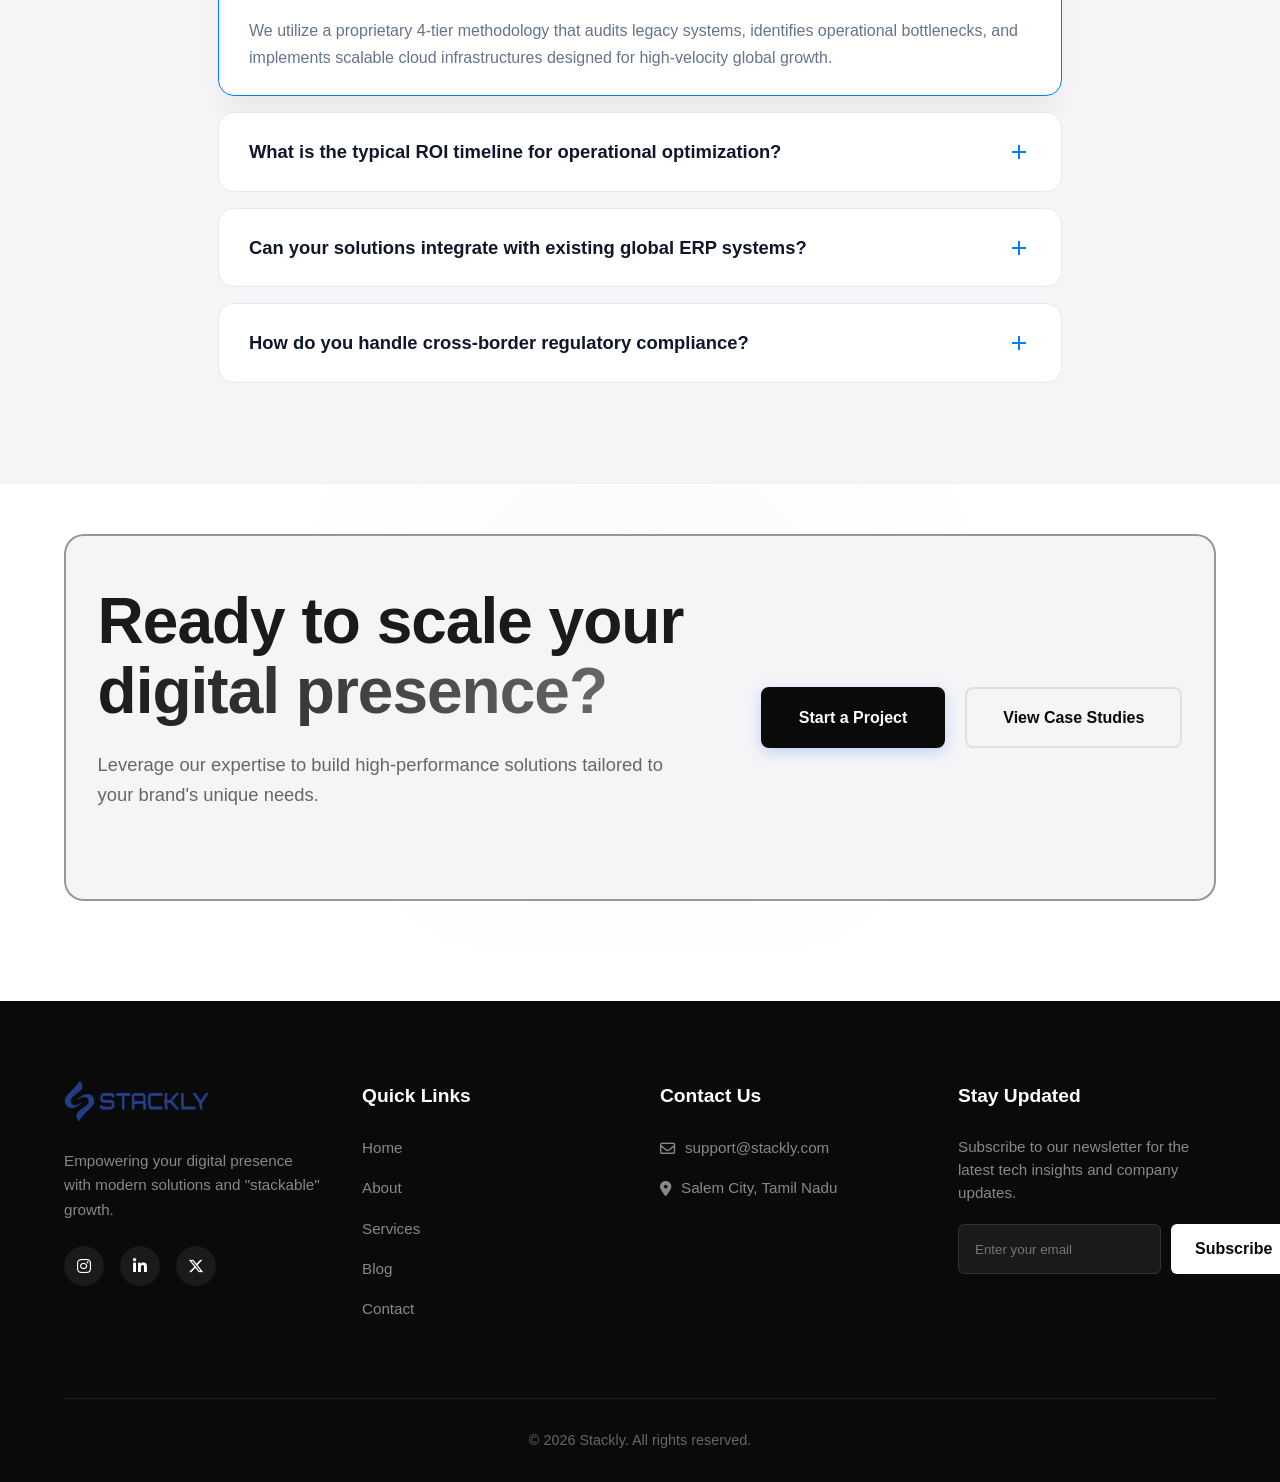
==== commit f86ae332: "Create a Home page" ====
--- a/index.html
+++ b/index.html
@@ -9,6 +9,7 @@
   <link rel="stylesheet" href="comman.css" />
   <link rel="stylesheet" href="https://cdnjs.cloudflare.com/ajax/libs/font-awesome/6.5.1/css/all.min.css" />
   <link href="https://fonts.googleapis.com/icon?family=Material+Icons" rel="stylesheet" />
+  <link href="https://unpkg.com/aos@2.3.1/dist/aos.css" rel="stylesheet">
 </head>
 
 <body>
@@ -29,8 +30,11 @@
       <a href="404page.html">Services</a>
       <a href="404page.html">Blog</a>
       <a href="404page.html">Contact</a>
+      <div class="mob-login">
+        <a href="404page.html" class="login-btn btn-outline">Login</a>
+      </div>
     </nav>
-    <div class="nav-links" id="nav-links">
+    <div class="nav-links log" id="nav-links">
       <a href="404page.html" class="login-btn btn-outline">Login</a>
     </div>
   </header>
@@ -57,7 +61,7 @@
         </div>
       </div>
 
-      <div class="carousel-wrapper">
+      <div class="carousel-wrapper" data-aos="fade-up">
         <div class="carousel-track">
           <div class="card card-blue">
             <img src="./asset/Hero1.webp" alt="Meeting" class="card-img" />
@@ -128,7 +132,7 @@
         </div>
       </div>
     </section>
-    <section class="marquee-section">
+    <section class="marquee-section" data-aos="fade-down">
       <div class="marquee-content">
         <span class="marquee-text">STRATEGIC LEADERSHIP &nbsp;•&nbsp; ENTERPRISE SOLUTIONS
           &nbsp;•&nbsp; GLOBAL INNOVATION &nbsp;•&nbsp; SUSTAINABLE GROWTH
@@ -166,7 +170,7 @@
     </section>
     <section class="about-static">
       <div class="about-container">
-        <div class="about-header">
+        <div class="about-header" data-aos="fade">
           <span class="head-chips">About Us</span>
           <h1>Driving institutional growth through digital innovation</h1>
           <p class="lead-text">
@@ -176,11 +180,11 @@
         </div>
 
         <div class="about-grid">
-          <div class="about-image-feature">
+          <div class="about-image-feature" data-aos="fade-down">
             <img src="./asset/Aboutpage.webp" alt="Corporate Strategy" />
           </div>
           <div class="services-list">
-            <div class="service-item">
+            <div class="service-item" data-aos="fade-up" data-aos-delay="200">
               <div class="service-icon">01</div>
               <div class="service-text">
                 <h3>Strategic Consulting</h3>
@@ -191,7 +195,7 @@
               </div>
             </div>
 
-            <div class="service-item">
+            <div class="service-item" data-aos="fade-up" data-aos-delay="300">
               <div class="service-icon">02</div>
               <div class="service-text">
                 <h3>Digital Transformation</h3>
@@ -202,7 +206,7 @@
               </div>
             </div>
 
-            <div class="service-item">
+            <div class="service-item" data-aos="fade-up" data-aos-delay="400">
               <div class="service-icon">03</div>
               <div class="service-text">
                 <h3>Operational Efficiency</h3>
@@ -213,7 +217,7 @@
               </div>
             </div>
 
-            <div class="service-item">
+            <div class="service-item" data-aos="fade-up" data-aos-delay="500">
               <div class="service-icon">04</div>
               <div class="service-text">
                 <h3>Enterprise Solutions</h3>
@@ -229,8 +233,8 @@
     </section>
     <section class="services">
       <div class="services-inner">
-        <div class="head-chips chips-overlay">Services</div>
-        <div class="services-head">
+        <div class="head-chips chips-overlay" data-aos="fade-up">Services</div>
+        <div class="services-head" data-aos="fade">
           <h1>Strategic frameworks engineered for scale</h1>
           <p>
             We deliver high-impact corporate solutions designed to navigate
@@ -238,49 +242,57 @@
           </p>
         </div>
         <div class="services-list">
-          <a href="404page.html" class="service-row">
-            <div class="row-num">01</div>
-            <div class="row-title">Enterprise Architecture</div>
-            <div class="row-desc">
-              Designing robust technical ecosystems that align with global
-              business goals and provide a foundation for long-term
-              scalability.
-            </div>
-            <div class="row-cta">Learn More</div>
-          </a>
-          <a href="404page.html" class="service-row">
-            <div class="row-num">02</div>
-            <div class="row-title">Cloud Modernization</div>
-            <div class="row-desc">
-              Transitioning legacy operations into high-performance cloud
-              environments to enhance agility and global reach.
-            </div>
-            <div class="row-cta">Learn More</div>
-          </a>
-          <a href="404page.html" class="service-row">
-            <div class="row-num">03</div>
-            <div class="row-title">Cybersecurity & Governance</div>
-            <div class="row-desc">
-              Implementing proactive defense mechanisms and compliance
-              frameworks to protect corporate assets globally.
-            </div>
-            <div class="row-cta">Learn More</div>
-          </a>
-          <a href="404page.html" class="service-row">
-            <div class="row-num">04</div>
-            <div class="row-title">Predictive Data Intelligence</div>
-            <div class="row-desc">
-              Harnessing advanced analytics and machine learning to transform
-              raw enterprise data into actionable strategic insights.
-            </div>
-            <div class="row-cta">Learn More</div>
-          </a>
+          <div data-aos="fade-up">
+            <a href="404page.html" class="service-row">
+              <div class="row-num">01</div>
+              <div class="row-title">Enterprise Architecture</div>
+              <div class="row-desc">
+                Designing robust technical ecosystems that align with global
+                business goals and provide a foundation for long-term
+                scalability.
+              </div>
+              <div class="row-cta">Learn More</div>
+            </a>
+          </div>
+          <div data-aos="fade-up">
+            <a href="404page.html" class="service-row">
+              <div class="row-num">02</div>
+              <div class="row-title">Cloud Modernization</div>
+              <div class="row-desc">
+                Transitioning legacy operations into high-performance cloud
+                environments to enhance agility and global reach.
+              </div>
+              <div class="row-cta">Learn More</div>
+            </a>
+          </div>
+          <div data-aos="fade-up">
+            <a href="404page.html" class="service-row">
+              <div class="row-num">03</div>
+              <div class="row-title">Cybersecurity & Governance</div>
+              <div class="row-desc">
+                Implementing proactive defense mechanisms and compliance
+                frameworks to protect corporate assets globally.
+              </div>
+              <div class="row-cta">Learn More</div>
+            </a>
+          </div>
+          <div data-aos="fade-up">
+            <a href="404page.html" class="service-row">
+              <div class="row-num">04</div>
+              <div class="row-title">Predictive Data Intelligence</div>
+              <div class="row-desc">
+                Harnessing advanced analytics and machine learning to transform
+                raw enterprise data into actionable strategic insights.
+              </div>
+              <div class="row-cta">Learn More</div>
+            </a>
+          </div>
         </div>
       </div>
     </section>
     <section class="testimonial-light">
-      <div class="head-chips">Client Success</div>
-      <div class="testimonial-head">
+      <div class="head-chips" data-aos="fade-up">Client Success</div>
+      <div class="testimonial-head" data-aos="fade-up">
         <h1>
           Transforming enterprise operations <br />
           through strategic partnership
@@ -289,7 +301,7 @@
 
       <div class="testimonial-container">
         <div class="testimonial-image-col">
-          <div class="image-frame">
+          <div class="image-frame" data-aos="fade-down">
             <img src="./asset/client66.webp" alt="Executive" id="main-img" />
             <div class="frame-border"></div>
           </div>
@@ -311,7 +323,7 @@
             <div class="avatar-count">+12k professionals</div>
           </div>
 
-          <div class="testimonial-text-col">
+          <div class="testimonial-text-col" data-aos="fade-up">
             <div class="quote-icon">“</div>
             <blockquote id="testimonial-quote">
               The digital framework provided by the team has streamlined our
@@ -330,8 +342,8 @@
     </section>
     <div class="faq-sec">
       <section class="faq">
-        <div class="head-chips">Resources & Support</div>
-        <div class="faq-head">
+        <div class="head-chips" data-aos="fade-up">Resources & Support</div>
+        <div class="faq-head" data-aos="fade-up">
           <h1>
             Enterprise Solutions <br />
             & Implementation FAQ
@@ -339,7 +351,7 @@
         </div>
 
         <div class="faq-container">
-          <div class="faq-content active">
+          <div class="faq-content active" data-aos="fade-up" data-aos-delay="200">
             <div class="faq-header">
               <div class="faq-q">
                 How does your strategic framework accelerate digital
@@ -358,7 +370,7 @@
               </p>
             </div>
           </div>
-          <div class="faq-content">
+          <div class="faq-content" data-aos="fade-up" data-aos-delay="300">
             <div class="faq-header">
               <div class="faq-q">
                 What is the typical ROI timeline for operational optimization?
@@ -375,7 +387,7 @@
               </p>
             </div>
           </div>
-          <div class="faq-content">
+          <div class="faq-content" data-aos="fade-up" data-aos-delay="400">
             <div class="faq-header">
               <div class="faq-q">
                 Can your solutions integrate with existing global ERP systems?
@@ -392,7 +404,7 @@
               </p>
             </div>
           </div>
-          <div class="faq-content">
+          <div class="faq-content" data-aos="fade-up" data-aos-delay="500">
             <div class="faq-header">
               <div class="faq-q">
                 How do you handle cross-border regulatory compliance?
@@ -417,7 +429,7 @@
       <div class="cta-glow"></div>
 
       <div class="cta-container">
-        <div>
+        <div data-aos="fade-up" data-aos-delay="200">
           <h2 class="cta-title">
             Ready to scale your <br>
             <span class="text-gradient">digital presence?</span>
@@ -426,7 +438,7 @@
             Leverage our expertise to build high-performance solutions tailored to your brand's unique needs.
           </p>
         </div>
-        <div class="cta-actions">
+        <div class="cta-actions" data-aos="fade-down" data-aos-delay="100">
           <a href="404page.html" class="btn-primary">Start a Project</a>
           <a href="404page.html" class="btn-secondary">View Case Studies</a>
         </div>
@@ -434,7 +446,7 @@
     </section>
     <footer class="footer">
       <div class="footer-container">
-        <div class="footer-section brand-col">
+        <div class="footer-section brand-col" data-aos="fade-down" data-aos-delay="100">
           <a href="index.html">
             <img src="./asset/logo1.webp" alt="Stackly Logo" class="footer-logo" />
           </a>
@@ -447,7 +459,7 @@
             <a href="404page.html"><i class="fa-brands fa-x-twitter"></i></a>
           </div>
         </div>
-        <div class="footer-section">
+        <div class="footer-section" data-aos="fade-down" data-aos-delay="200">
           <h3>Quick Links</h3>
           <ul>
             <li><a href="index.html">Home</a></li>
@@ -457,14 +469,14 @@
             <li><a href="404page.html">Contact</a></li>
           </ul>
         </div>
-        <div class="footer-section">
+        <div class="footer-section" data-aos="fade-down" data-aos-delay="300">
           <h3>Contact Us</h3>
           <ul class="contact-info">
             <li><i class="fa-regular fa-envelope"></i> support@stackly.com</li>
             <li><i class="fa-solid fa-location-dot"></i> Salem City, Tamil Nadu</li>
           </ul>
         </div>
-        <div class="footer-section newsletter-col">
+        <div class="footer-section newsletter-col" data-aos="fade-down" data-aos-delay="400">
           <h3>Stay Updated</h3>
           <p>Subscribe to our newsletter for the latest tech insights and company updates.</p>
           <form class="newsletter-form" action="#" method="POST">
@@ -480,6 +492,17 @@
       </div>
     </footer>
     <script src="script.js"></script>
+    <script src="https://unpkg.com/aos@2.3.1/dist/aos.js"></script>
+    <script>
+      AOS.init({
+        delay: 100,
+        duration: 800,
+        easing: 'ease-out-cubic',
+        once: true,
+        mirror: false,
+        anchorPlacement: 'top-bottom',
+      });
+    </script>
 </body>
 
 </html>
--- a/style.css
+++ b/style.css
@@ -753,7 +753,7 @@
 
 .faq-ans p {
   color: var(--gray);
-  line-height: 1.7;
+  line-height: 1.7; 
   margin-bottom: 24px;
 }
 
@@ -811,28 +811,6 @@
   }
   .card {
     width: 250px;
-  }
-}
-
-@media (max-width: 768px) {
-  .hamburger {
-    color: black;
-    display: block;
-  }
-  .nav-links {
-    display: none;
-    flex-direction: column;
-    align-items: center;
-    justify-content: center;
-    position: absolute;
-    top: 100%;
-    left: 0;
-    width: 100%;
-    background: white;
-    padding: 20px;
-  }
-  .nav-links.active {
-    display: flex;
   }
 }
 
@@ -900,7 +878,4 @@
 }
 .footer-bottom {
   text-align: center;
-  margin-top: 30px;
-  border-top: 1px solid #333;
-  padding-top: 15px;
-}
+}
--- a/comman.css
+++ b/comman.css
@@ -48,6 +48,10 @@
   padding: 8px 20px;
   border-radius: 50px;
   font-weight: bold;
+}
+.mob-login a {
+  display: none;
+  padding: 8px 20px;
 }
 .login-btn {
   padding: 8px 20px;
@@ -367,6 +371,8 @@
   .nav-links {
     display: flex;
     flex-direction: column;
+    align-items: center;
+
     position: absolute;
     top: 100%;
     left: 0;
@@ -387,7 +393,7 @@
   }
   .nav-links a {
     display: flex;
-    width: 100%;
+    width: fit-content;
     text-align: center;
     padding: 15px 0;
     color: #1a1a1a;
@@ -404,6 +410,13 @@
     box-shadow: 0px 4px 15px rgba(0, 0, 0, 0.2);
   }
 
+  .mob-login {
+    display: block;
+  }
+  .mob-login a {
+    padding: 08px 20px;
+  }
+
   .footer-container {
     text-align: center;
     flex-direction: column;
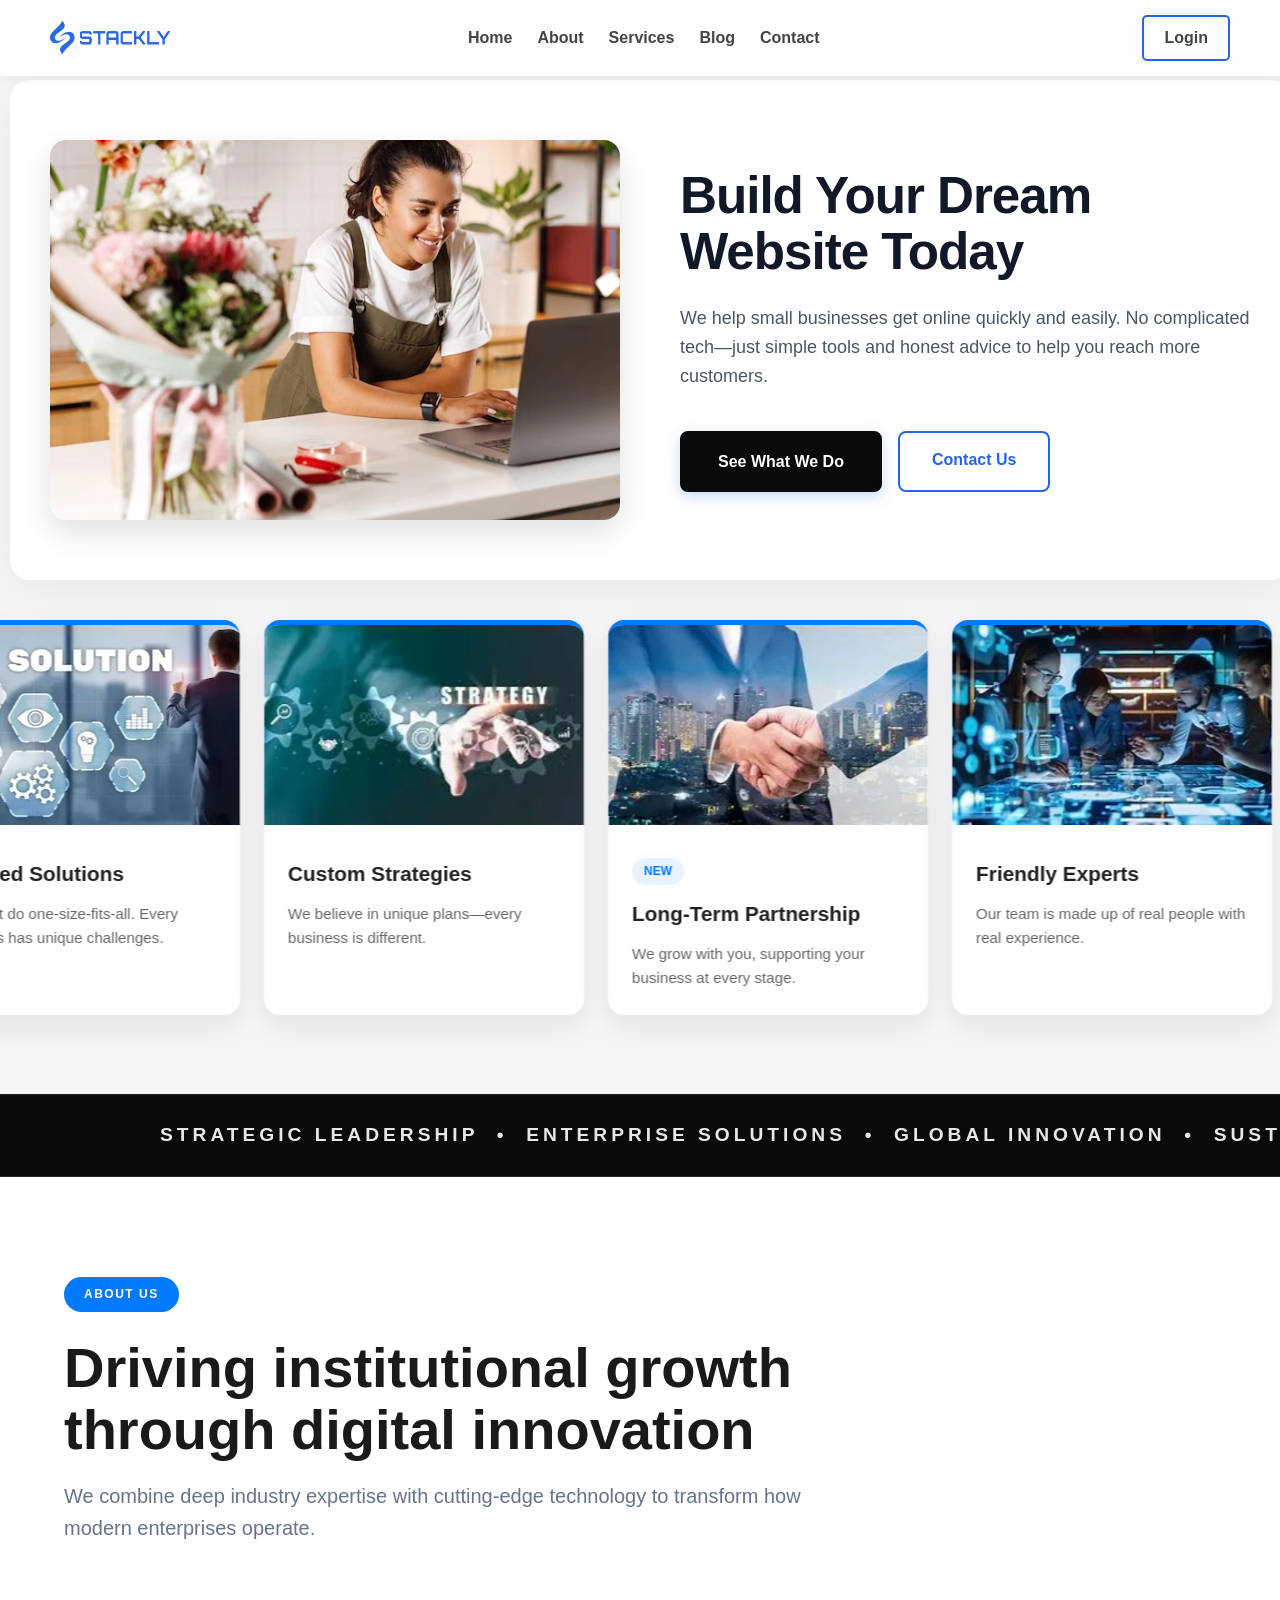
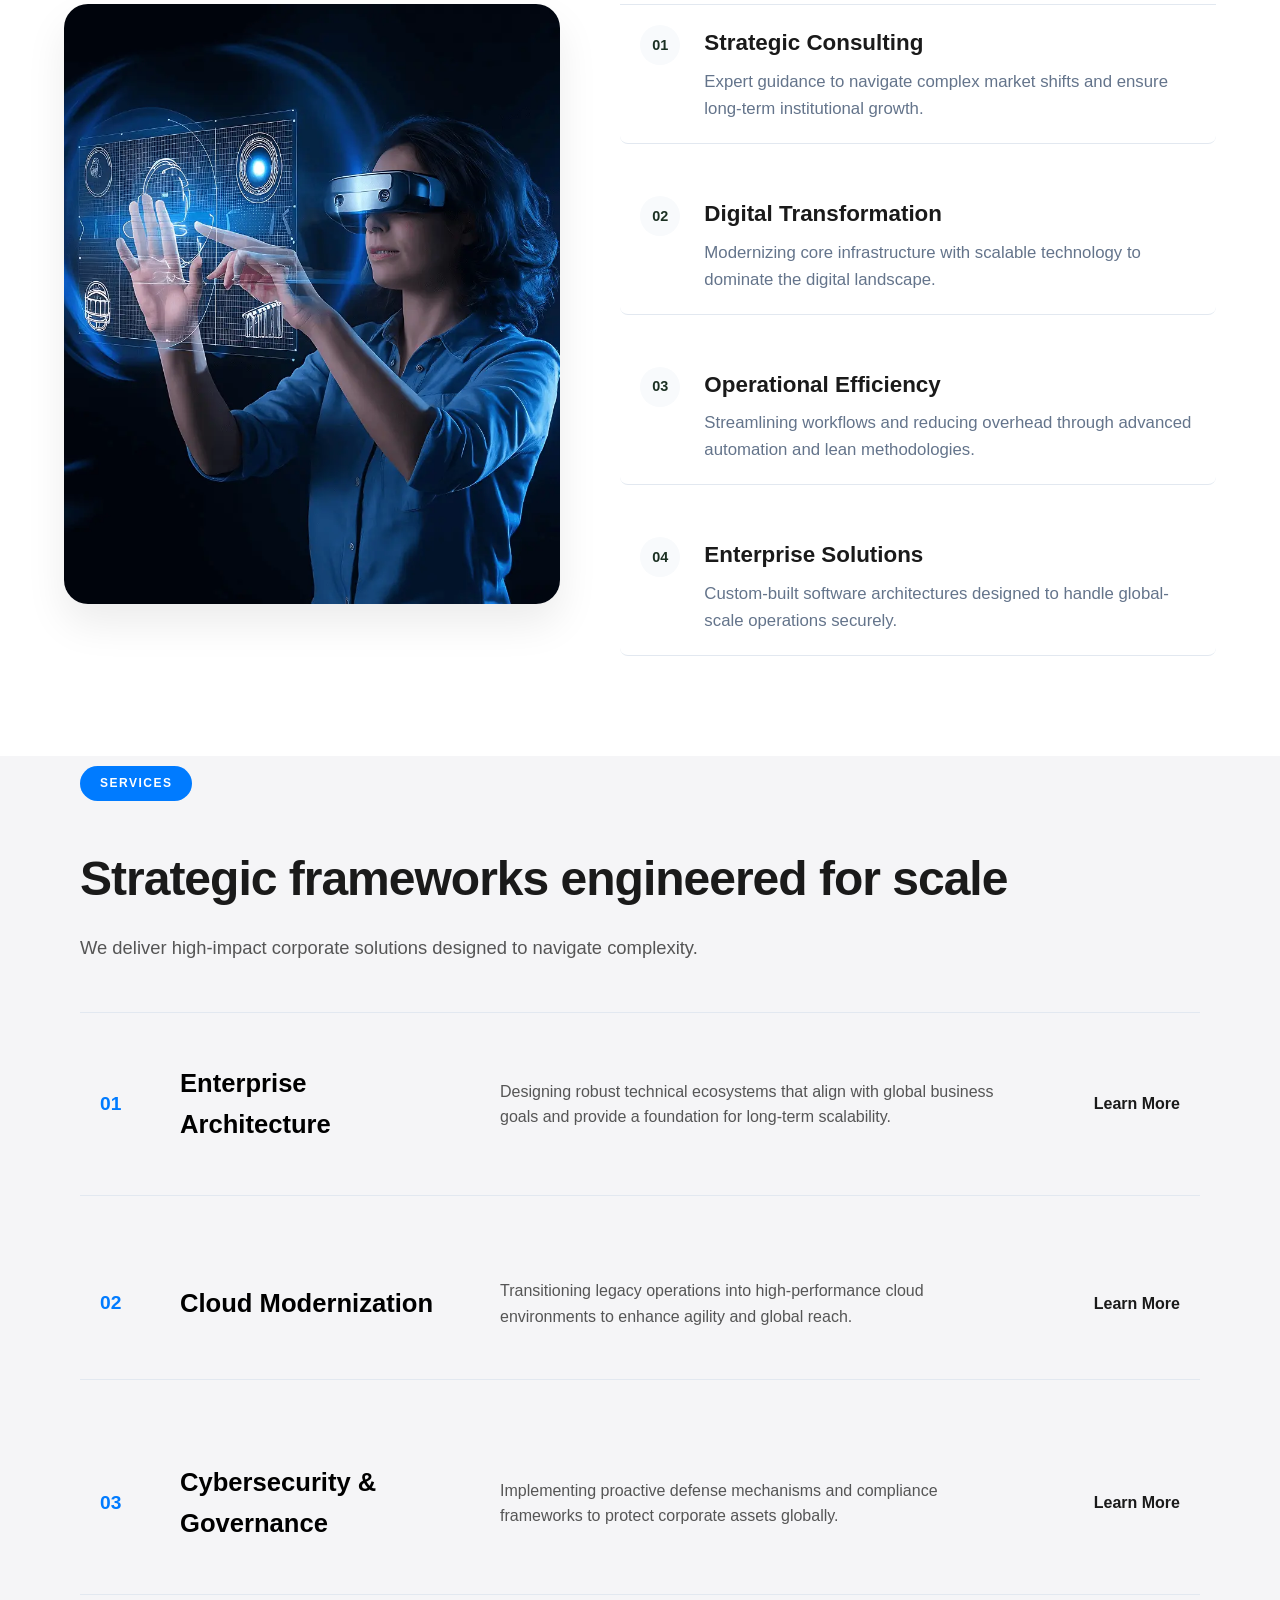
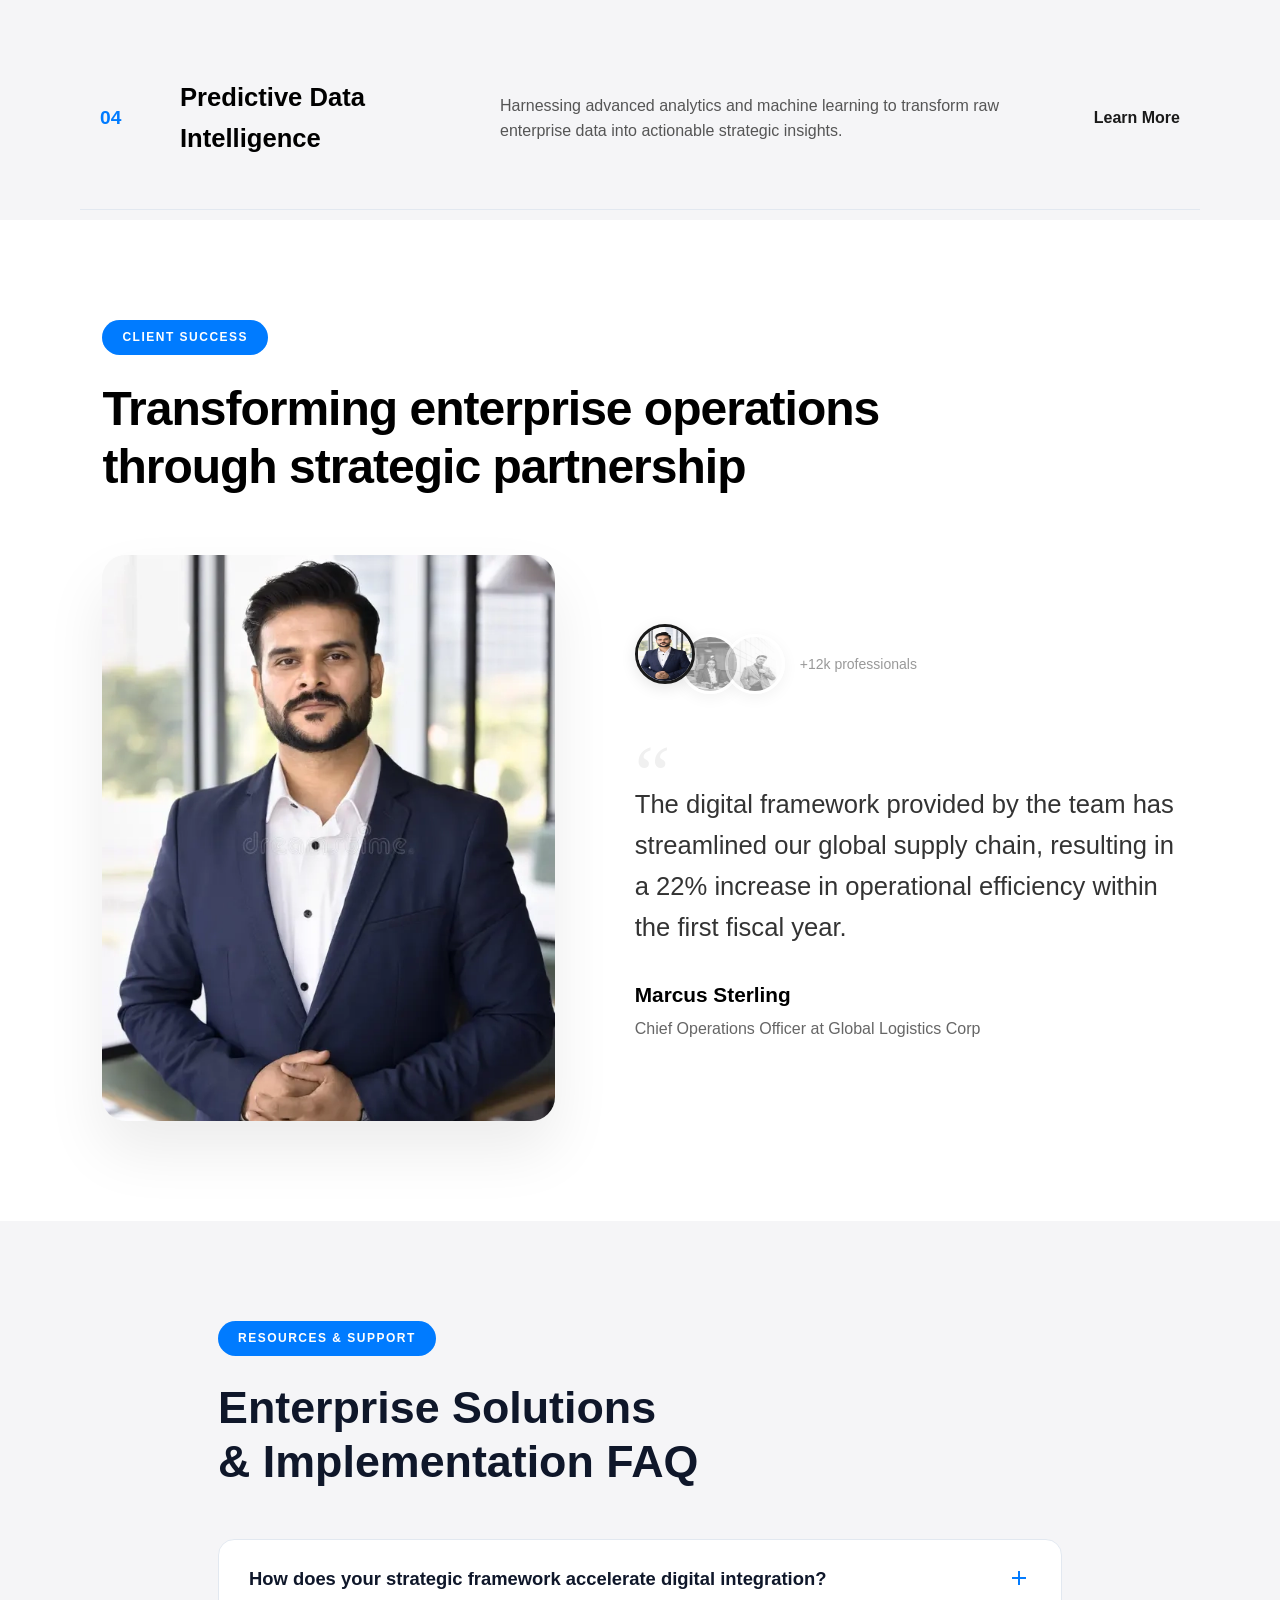
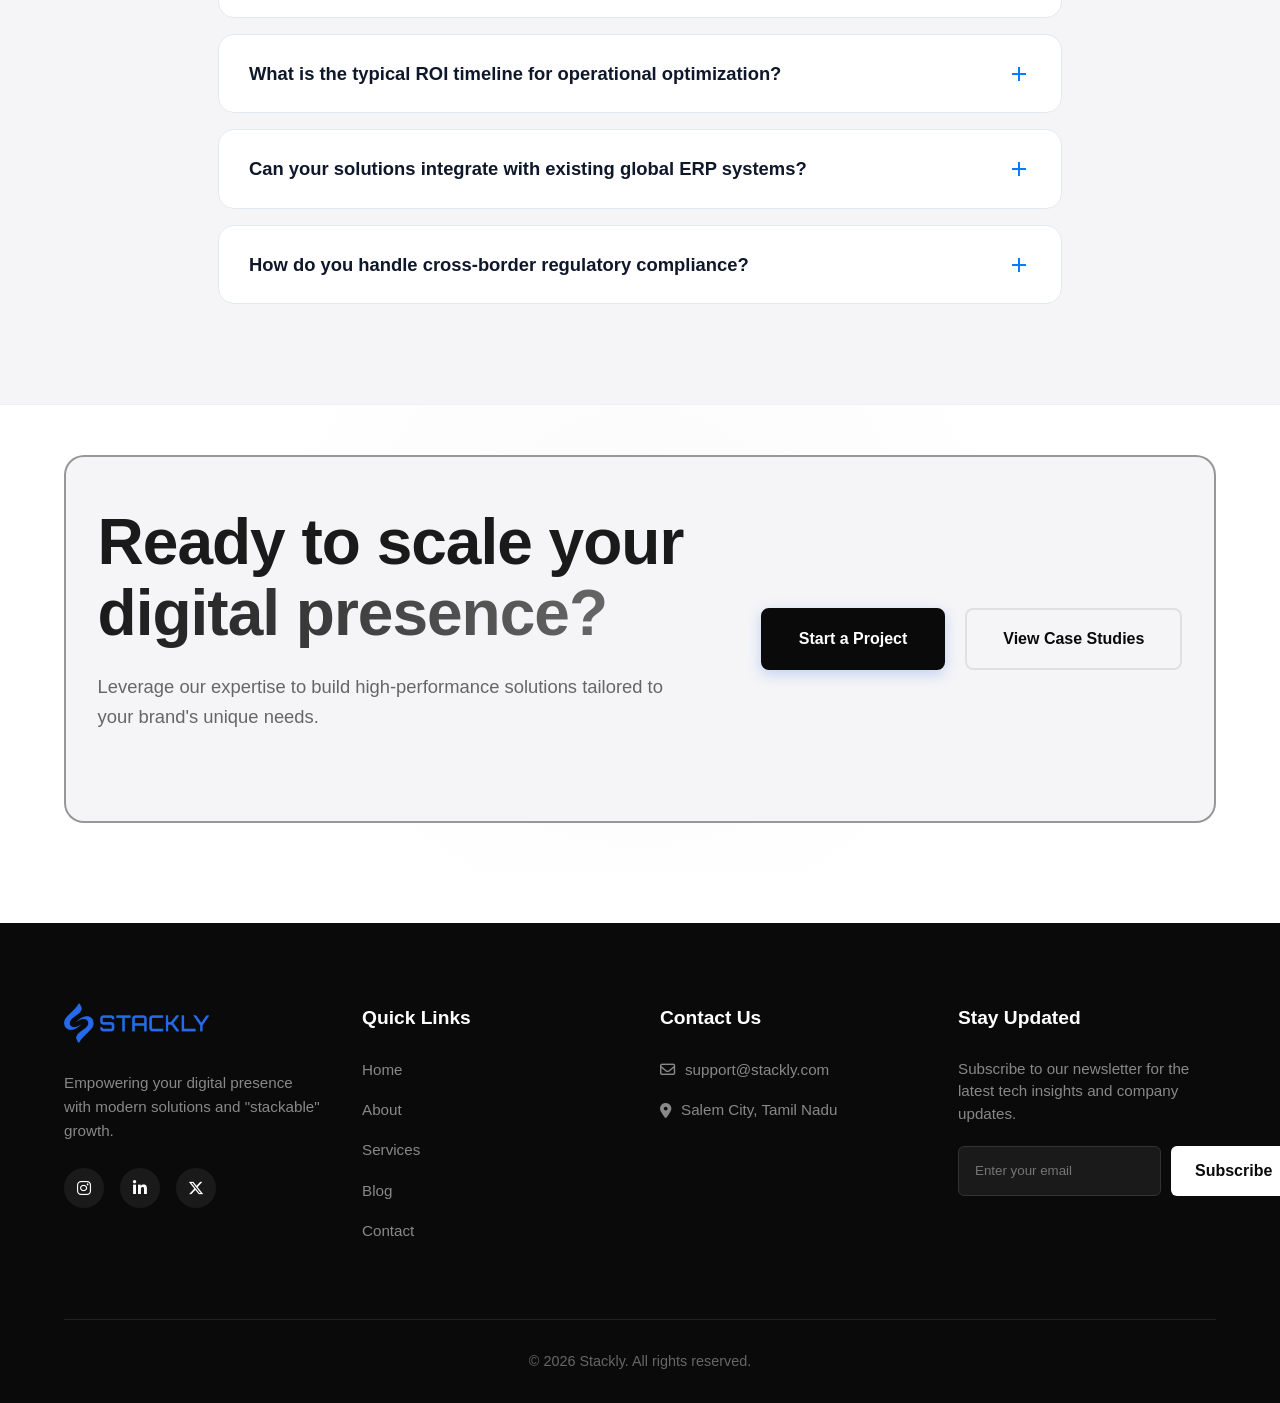
==== commit faad2e3d: "Create a Home page" ====
--- a/index.html
+++ b/index.html
@@ -15,7 +15,7 @@
 <body>
   <header class="header">
     <a href="index.html" class="logo">
-      <img src="./asset/logo1.webp" alt="Stackly Logo" />
+      <img src="./asset/Logo blue.webp" alt="Stackly Logo" />
     </a>
 
     <div class="hamburger" id="hamburger">
@@ -351,7 +351,7 @@
         </div>
 
         <div class="faq-container">
-          <div class="faq-content active" data-aos="fade-up" data-aos-delay="200">
+          <div class="faq-content" data-aos="fade-up" data-aos-delay="200">
             <div class="faq-header">
               <div class="faq-q">
                 How does your strategic framework accelerate digital
@@ -448,7 +448,7 @@
       <div class="footer-container">
         <div class="footer-section brand-col" data-aos="fade-down" data-aos-delay="100">
           <a href="index.html">
-            <img src="./asset/logo1.webp" alt="Stackly Logo" class="footer-logo" />
+            <img src="./asset/Logo blue.webp" alt="Stackly Logo" class="footer-logo" />
           </a>
           <p class="footer-desc">
             Empowering your digital presence with modern solutions and "stackable" growth.
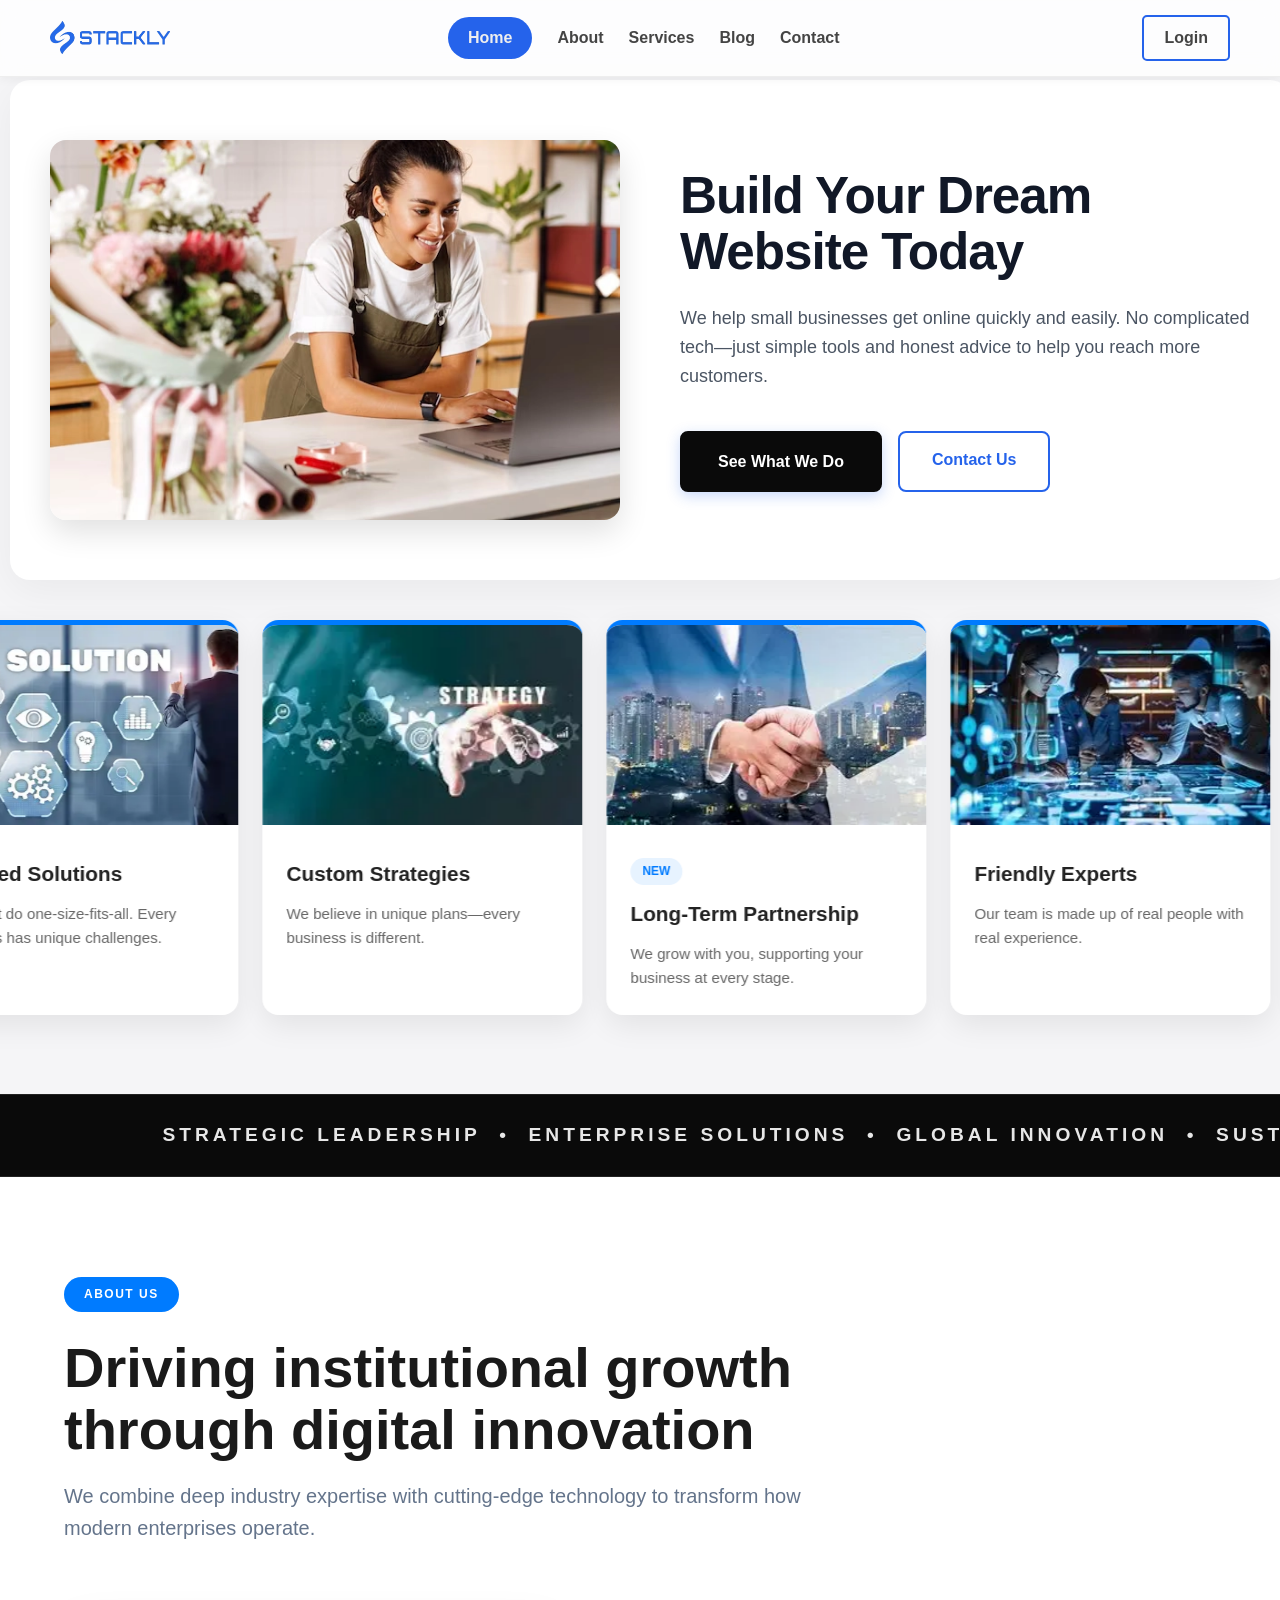
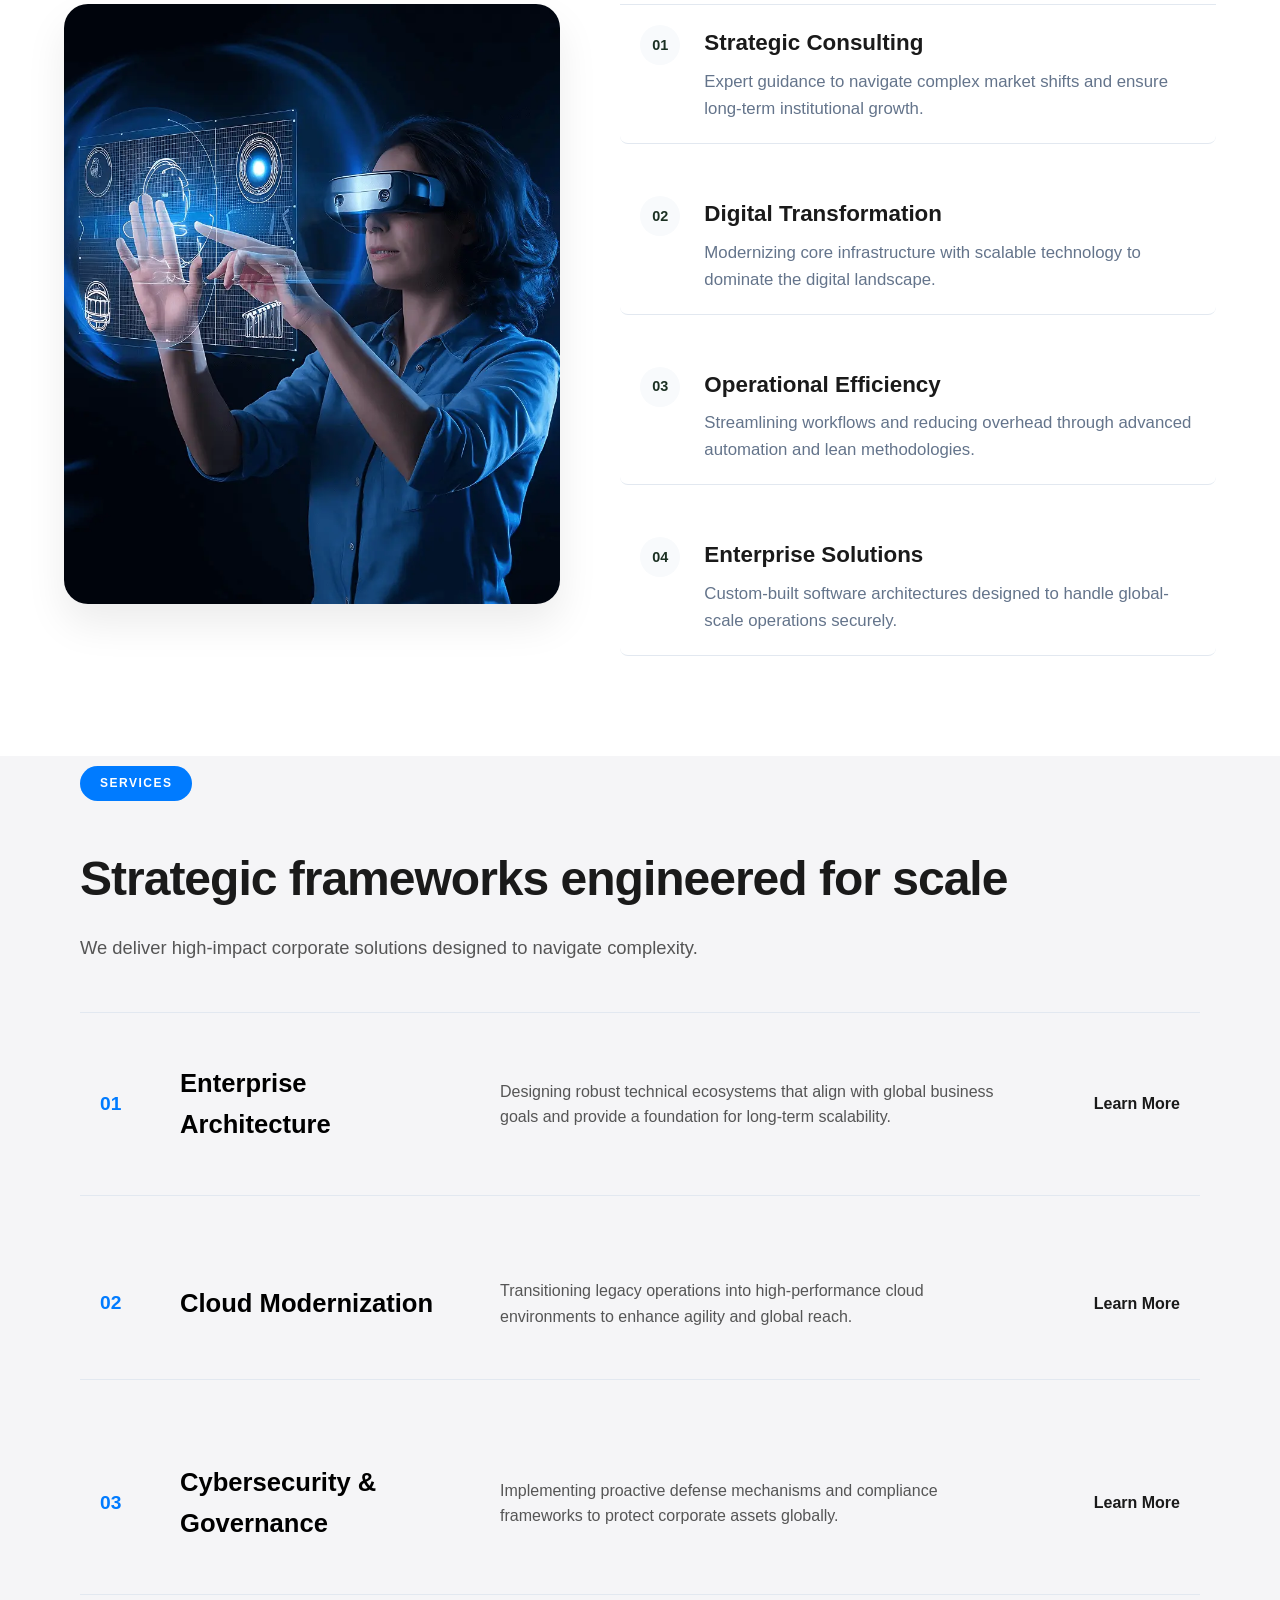
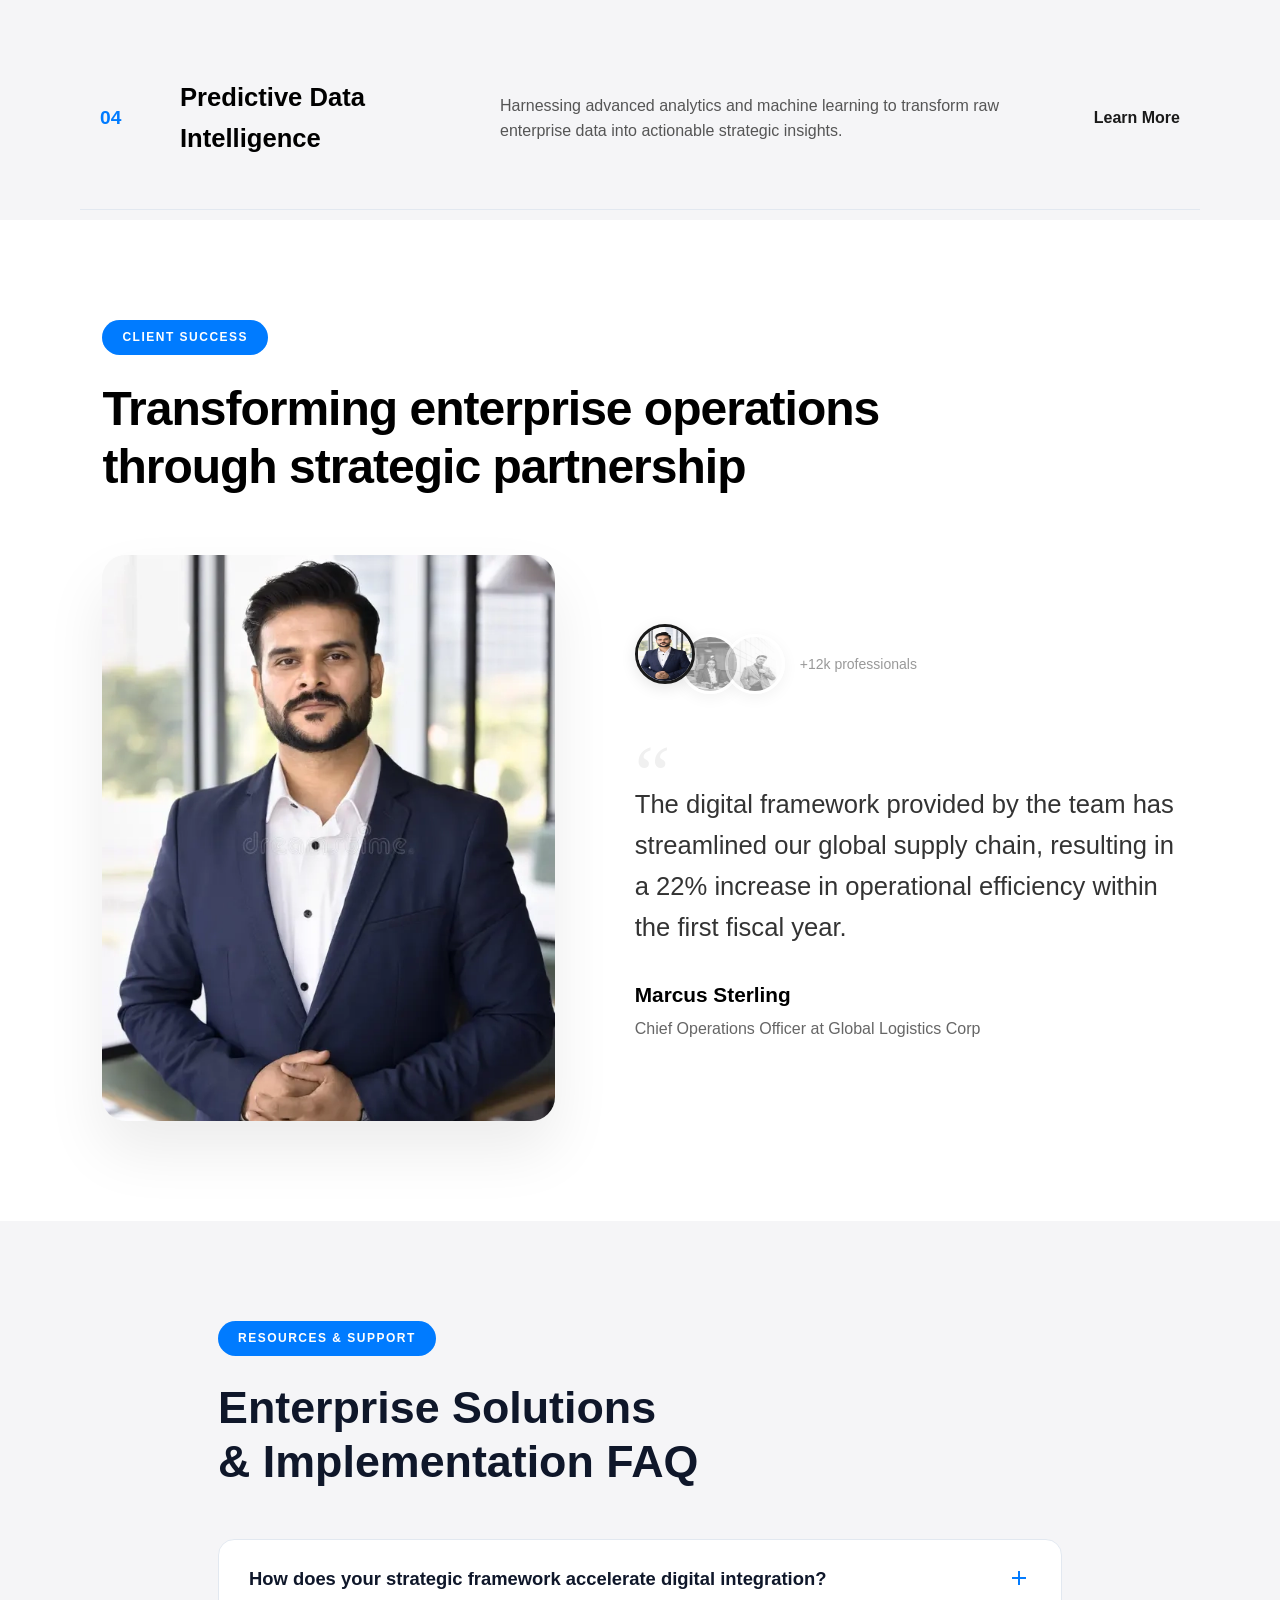
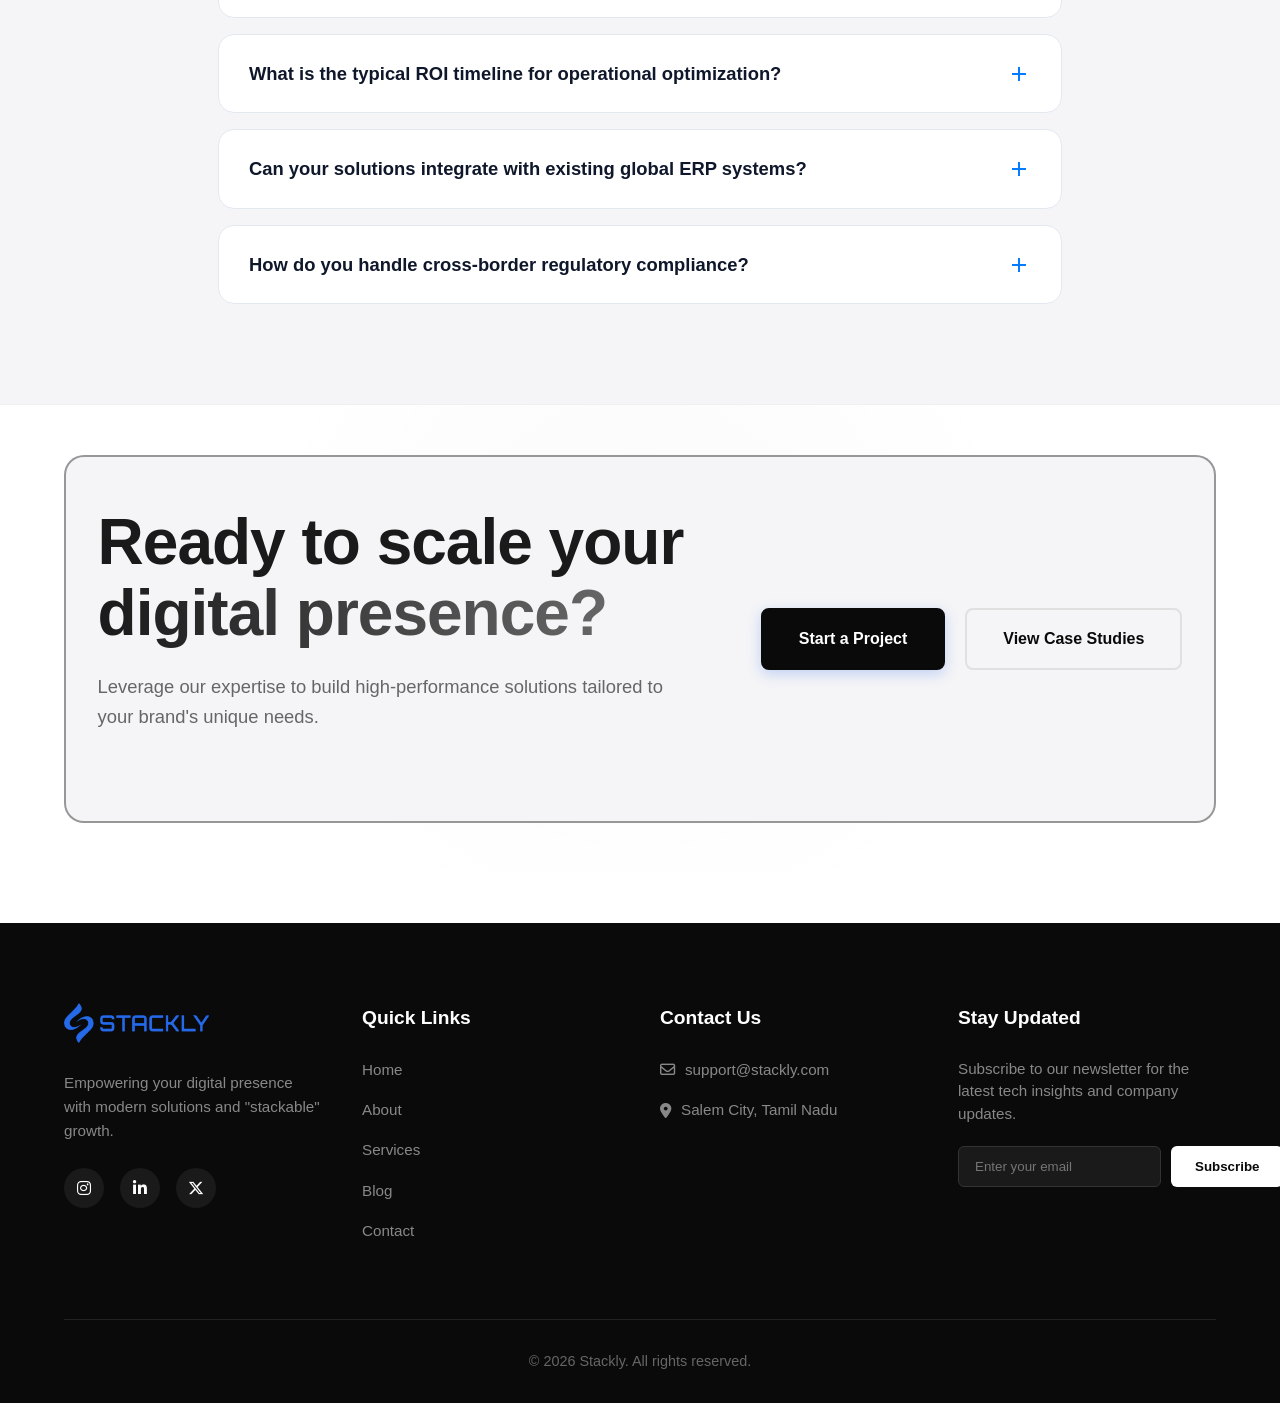
==== commit 102e3b9f: "Create a Home page" ====
--- a/index.html
+++ b/index.html
@@ -25,7 +25,7 @@
     </div>
 
     <nav class="nav-links" id="nav-links">
-      <a href="index.html">Home</a>
+      <a href="index.html" class="active">Home</a>
       <a href="404page.html">About</a>
       <a href="404page.html">Services</a>
       <a href="404page.html">Blog</a>
@@ -479,9 +479,13 @@
         <div class="footer-section newsletter-col" data-aos="fade-down" data-aos-delay="400">
           <h3>Stay Updated</h3>
           <p>Subscribe to our newsletter for the latest tech insights and company updates.</p>
-          <form class="newsletter-form" action="#" method="POST">
-            <input type="email" placeholder="Enter your email" required>
-            <a href="404page.html">Subscribe</a>
+          <form class="newsletter-form" id="newsletterForm" action="#" method="POST">
+            <input type="email" id="emailInput" placeholder="Enter your email" required>
+            <!-- Changed <a> to a <button> so it triggers form submission -->
+            <button type="submit">Subscribe</button>
+
+            <!-- Container for validation messages -->
+            <div id="validationMessage" style="margin-top: 8px; font-size: 14px; display: none;"></div>
           </form>
         </div>
 
--- a/style.css
+++ b/style.css
@@ -435,7 +435,7 @@
   }
 
   .about-header {
-    text-align: center;
+    /* text-align: center; */
     margin-left: auto;
     margin-right: auto;
   }
--- a/comman.css
+++ b/comman.css
@@ -42,7 +42,8 @@
   font-weight: bold;
   transition: all 0.4s ease;
 }
-.nav-links a:hover {
+.nav-links a:hover,
+.nav-links a.active {
   background-color: #2563eb;
   color: #eeeeee;
   padding: 8px 20px;
@@ -321,7 +322,7 @@
   border-color: #666666;
 }
 
-.newsletter-form a {
+.newsletter-form button {
   padding: 12px 24px;
   background-color: #ffffff;
   color: #0a0a0a;
@@ -414,7 +415,10 @@
     display: block;
   }
   .mob-login a {
-    padding: 08px 20px;
+    padding: 10px 20px;
+    background-color: #2563eb;
+    border-radius: 30px;
+    color: #ffffff;
   }
 
   .footer-container {
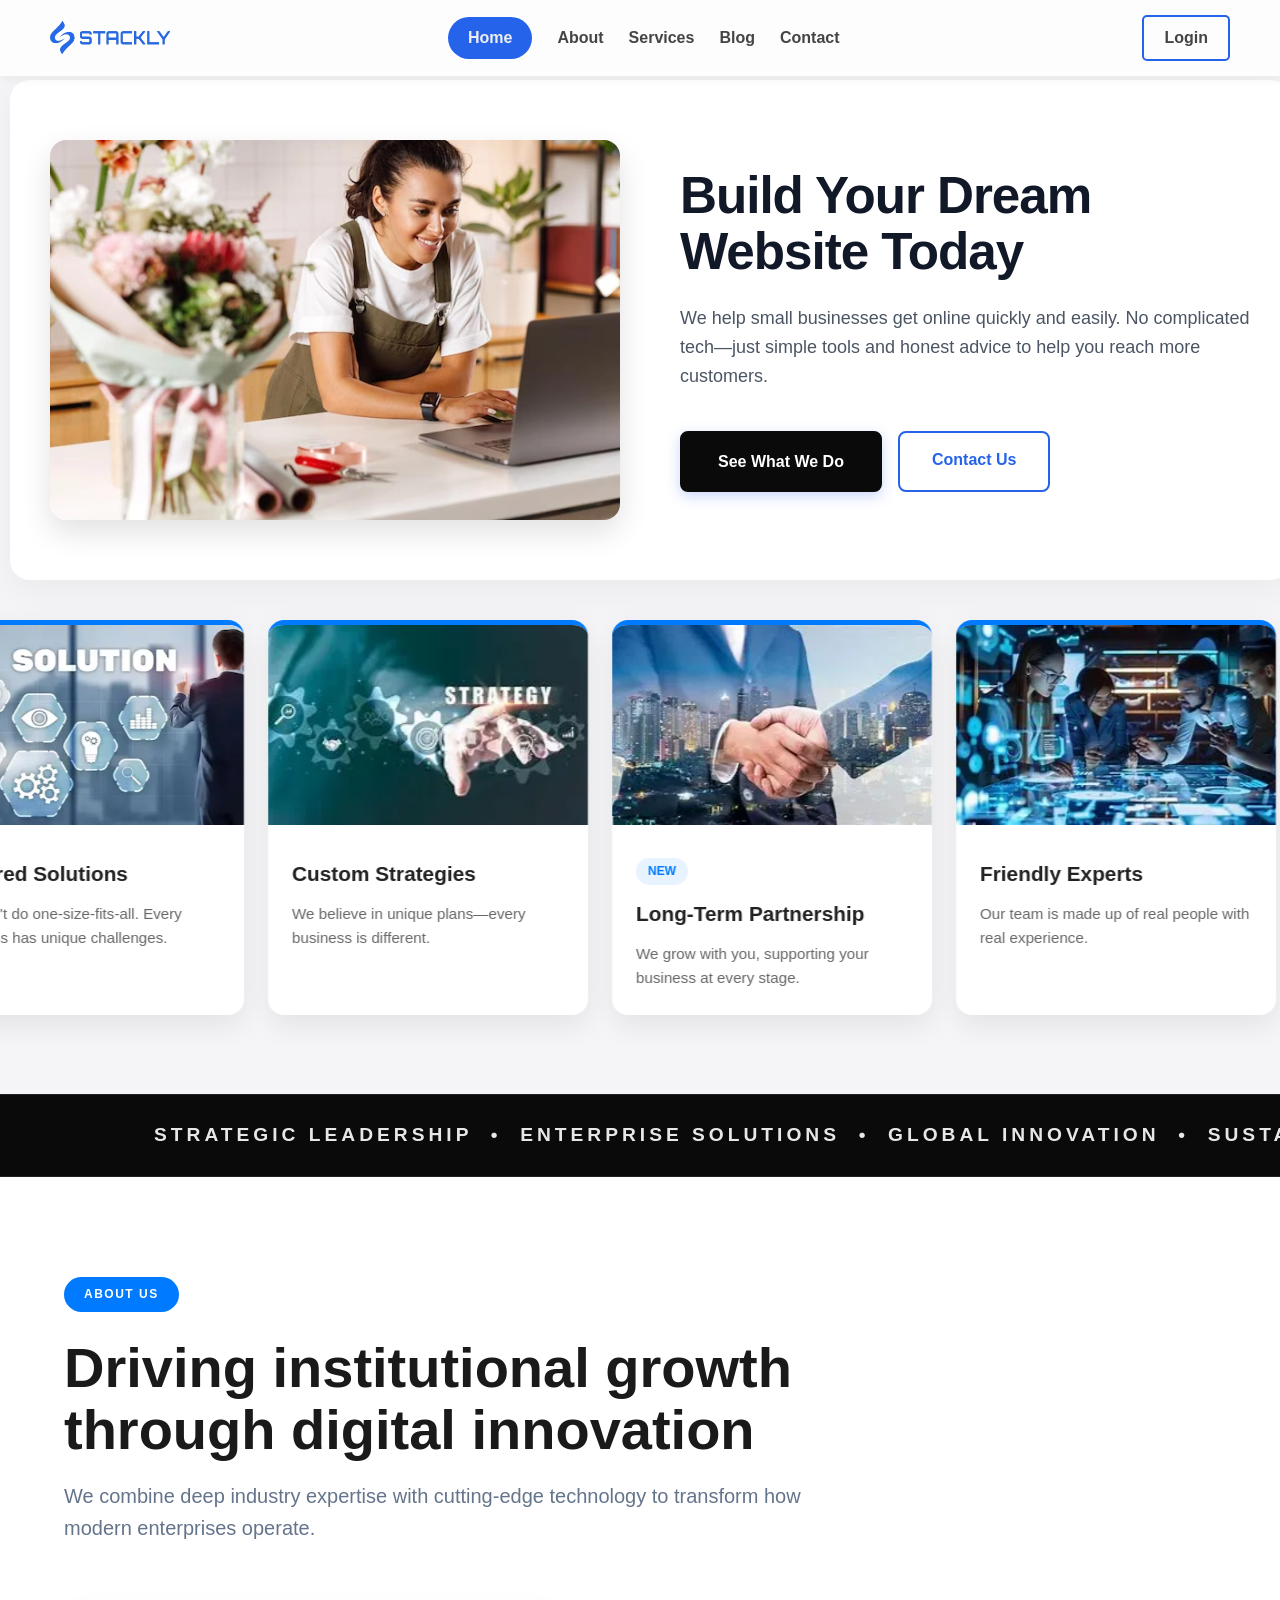
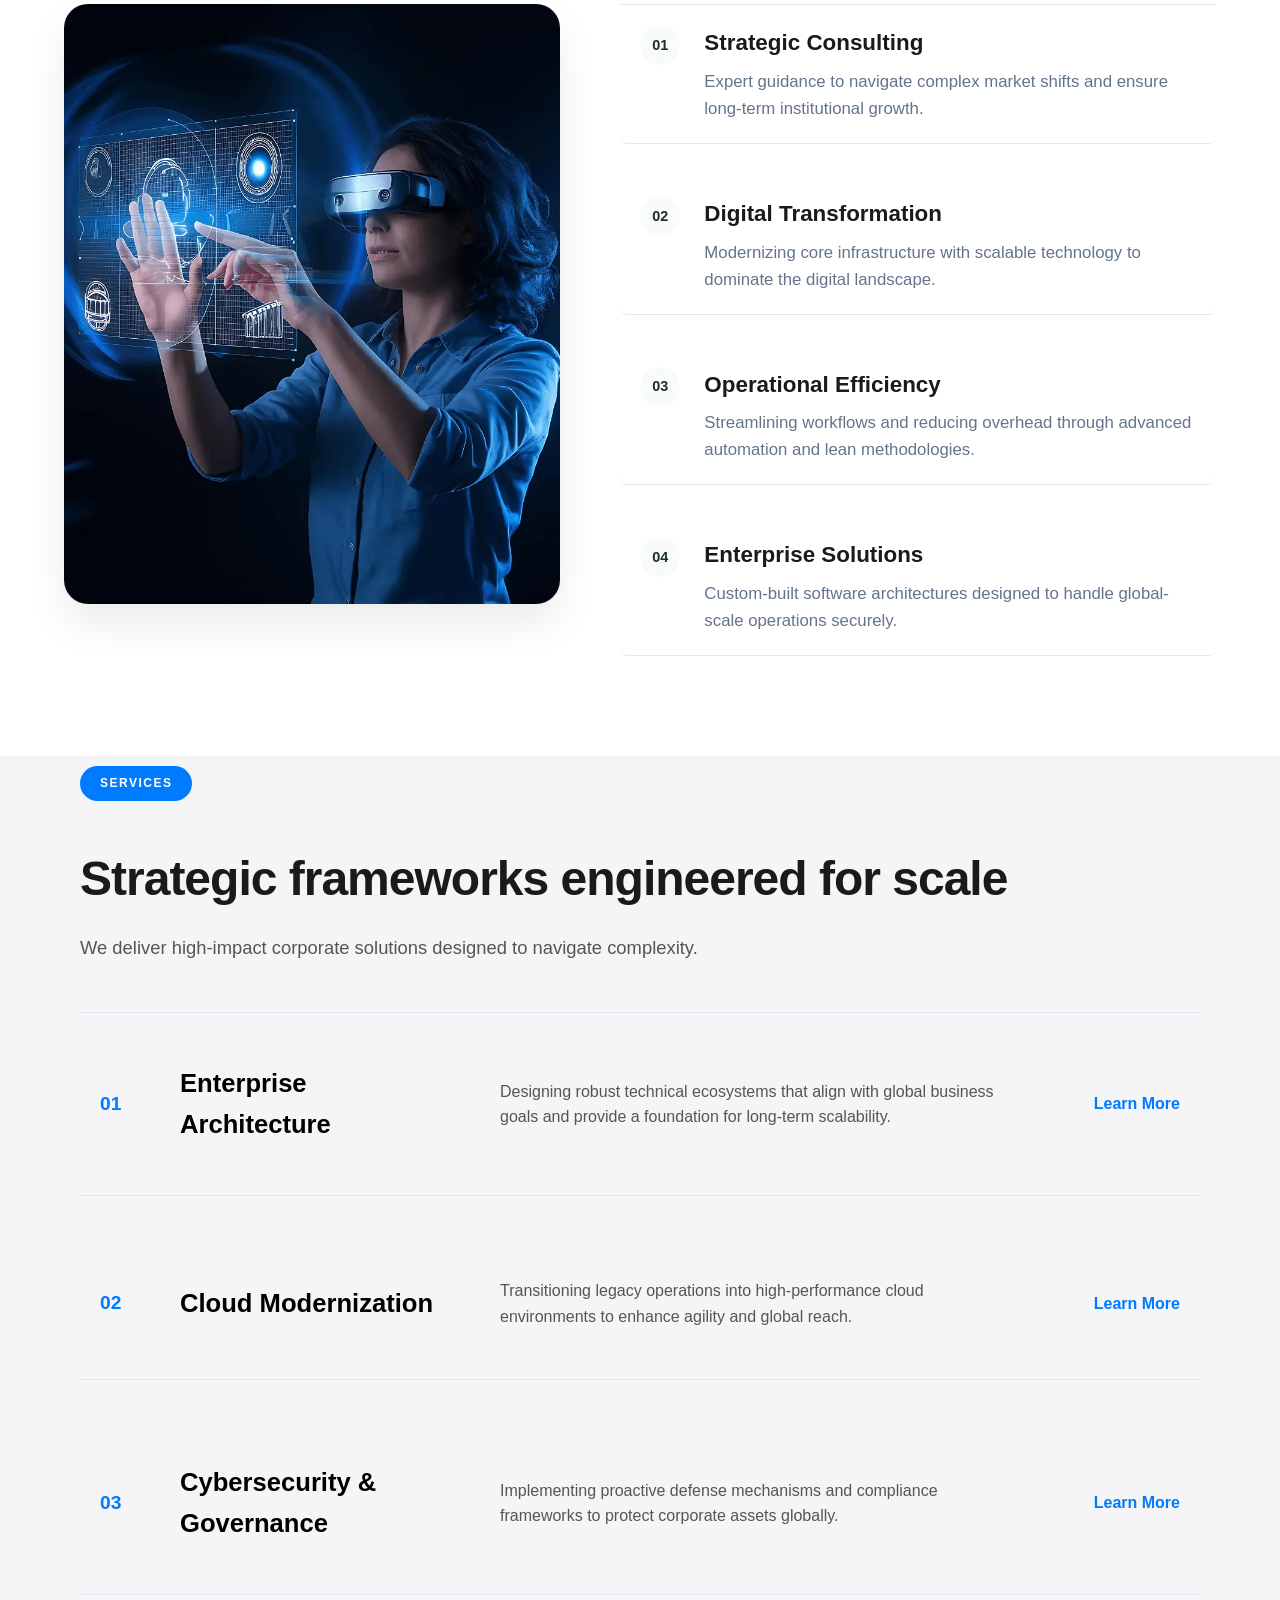
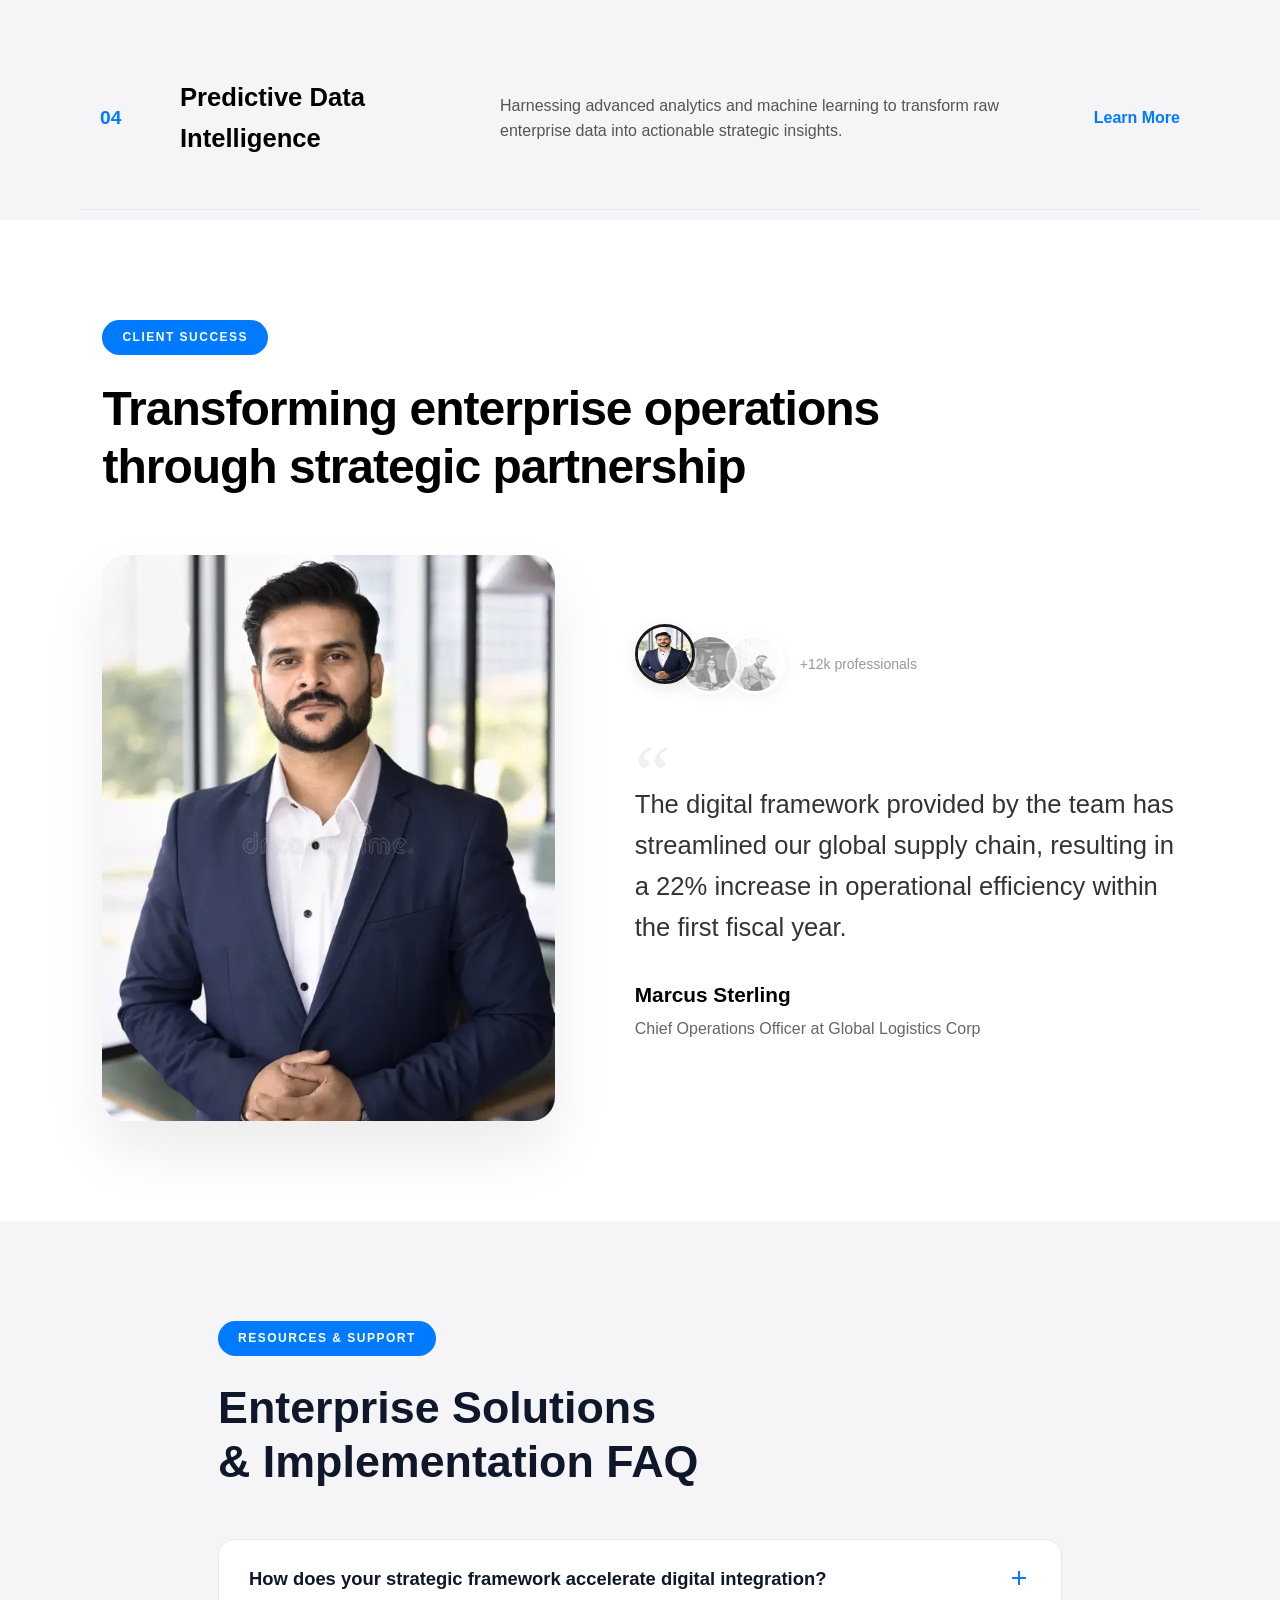
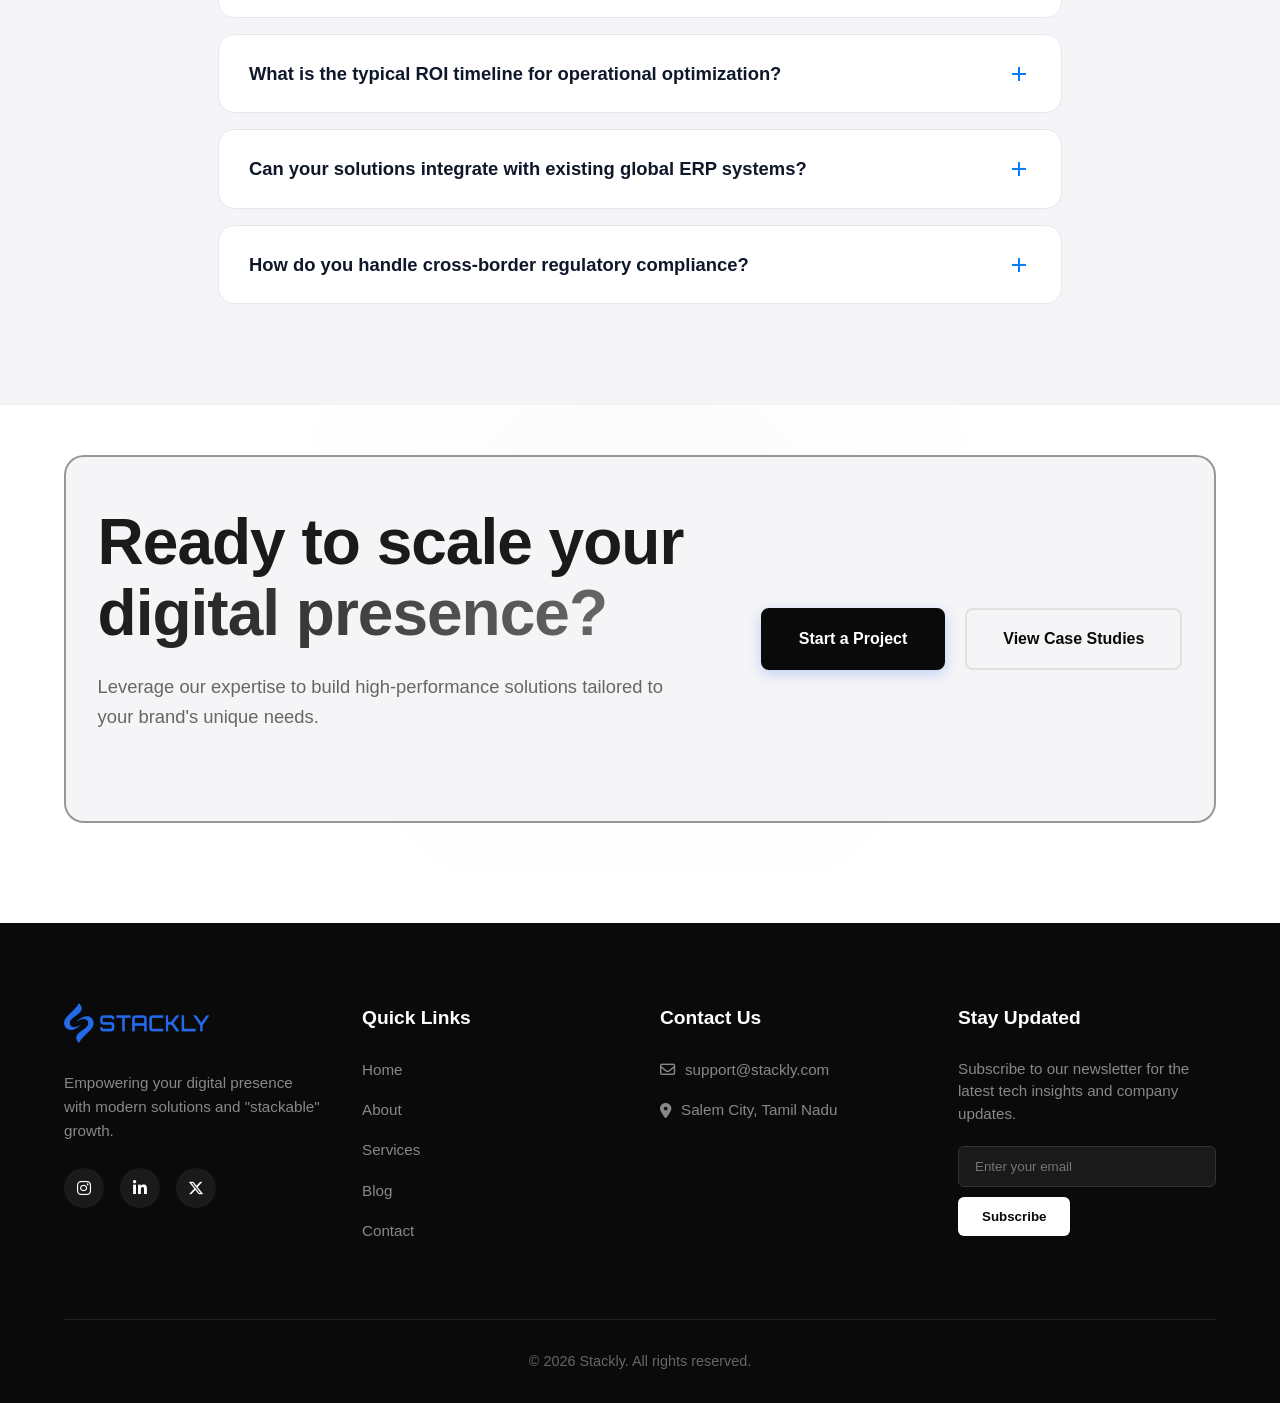
==== commit 658c39f5: "Create a Home page" ====
--- a/index.html
+++ b/index.html
@@ -480,12 +480,11 @@
           <h3>Stay Updated</h3>
           <p>Subscribe to our newsletter for the latest tech insights and company updates.</p>
           <form class="newsletter-form" id="newsletterForm" action="#" method="POST">
-            <input type="email" id="emailInput" placeholder="Enter your email" required>
-            <!-- Changed <a> to a <button> so it triggers form submission -->
-            <button type="submit">Subscribe</button>
-
-            <!-- Container for validation messages -->
-            <div id="validationMessage" style="margin-top: 8px; font-size: 14px; display: none;"></div>
+            <div>
+              <input type="email" id="emailInput" placeholder="Enter your email" required>
+              <button type="submit">Subscribe</button>
+            </div>
+            <div id="validationMessage" style="margin-top: 1px; font-size: 14px; display: none;"></div>
           </form>
         </div>
 
--- a/style.css
+++ b/style.css
@@ -528,11 +528,12 @@
   flex: 0 0 120px;
   text-align: right;
   font-weight: 700;
-  color: #1a1a1a;
+  color: #007bff;
   white-space: nowrap;
 }
 
-.service-row:hover .row-cta {
+.service-row:hover .row-cta,
+.service-row:hover .row-num {
   color: #ffffff;
 }
 
@@ -753,7 +754,7 @@
 
 .faq-ans p {
   color: var(--gray);
-  line-height: 1.7; 
+  line-height: 1.7;
   margin-bottom: 24px;
 }
 
--- a/comman.css
+++ b/comman.css
@@ -304,6 +304,7 @@
 
 .newsletter-form {
   display: flex;
+  flex-direction: column;
   gap: 10px;
 }
 
@@ -315,7 +316,9 @@
   border-radius: 6px;
   color: #ffffff;
   outline: none;
+  width: 100%;
   transition: border-color 0.3s ease;
+  margin-bottom: 10px;
 }
 
 .newsletter-form input:focus {
